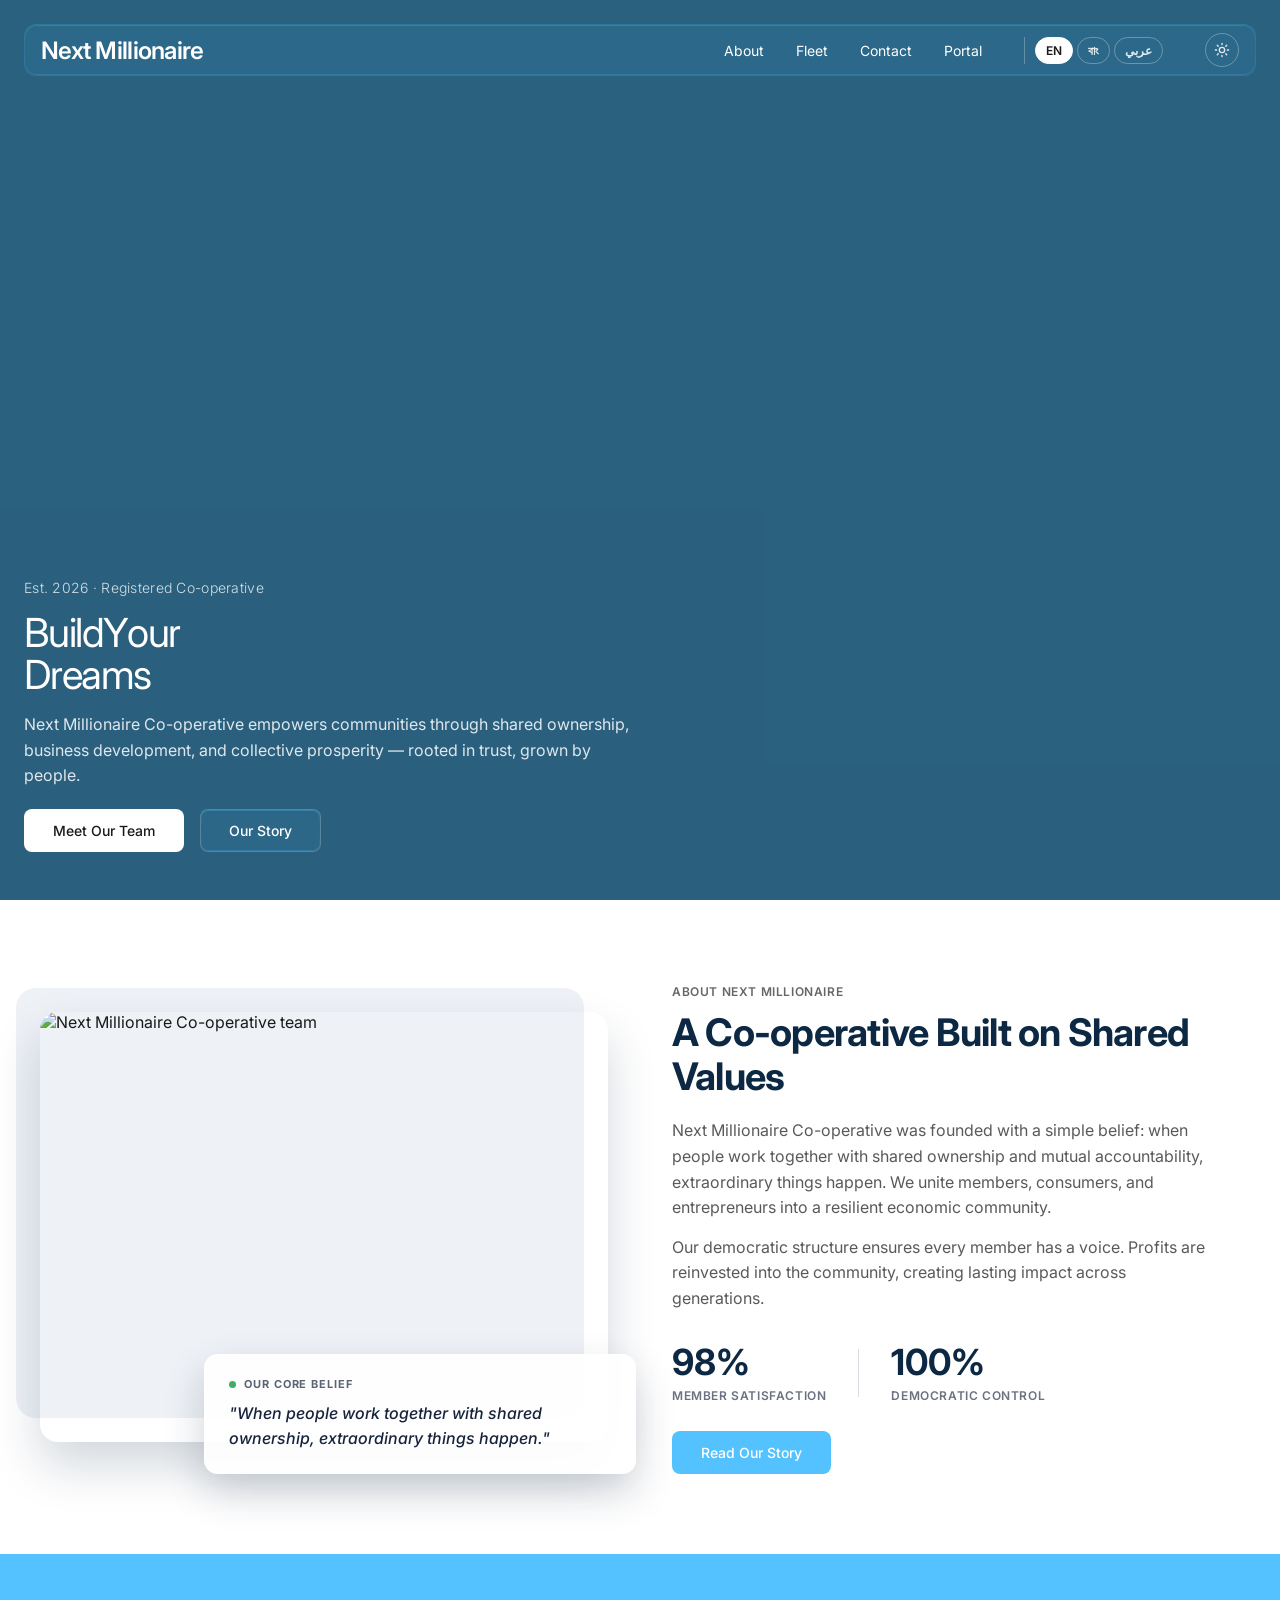
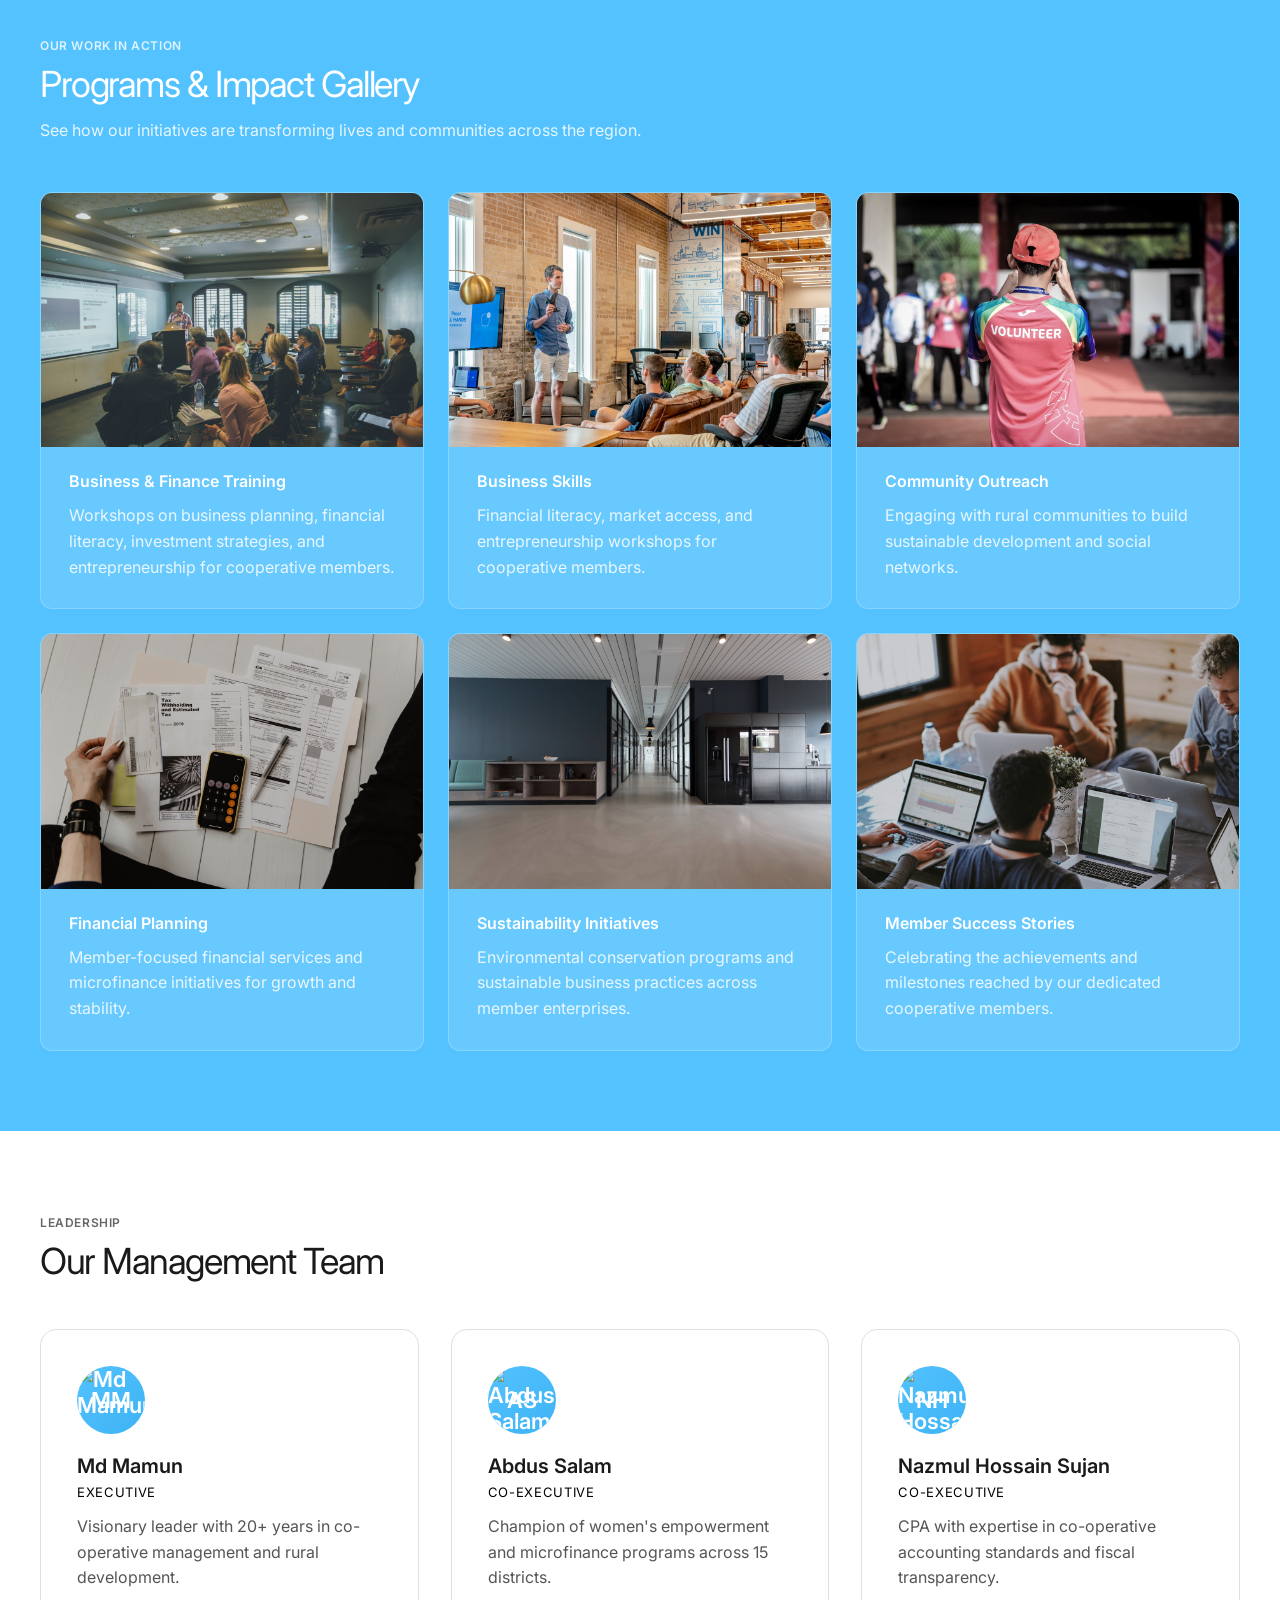
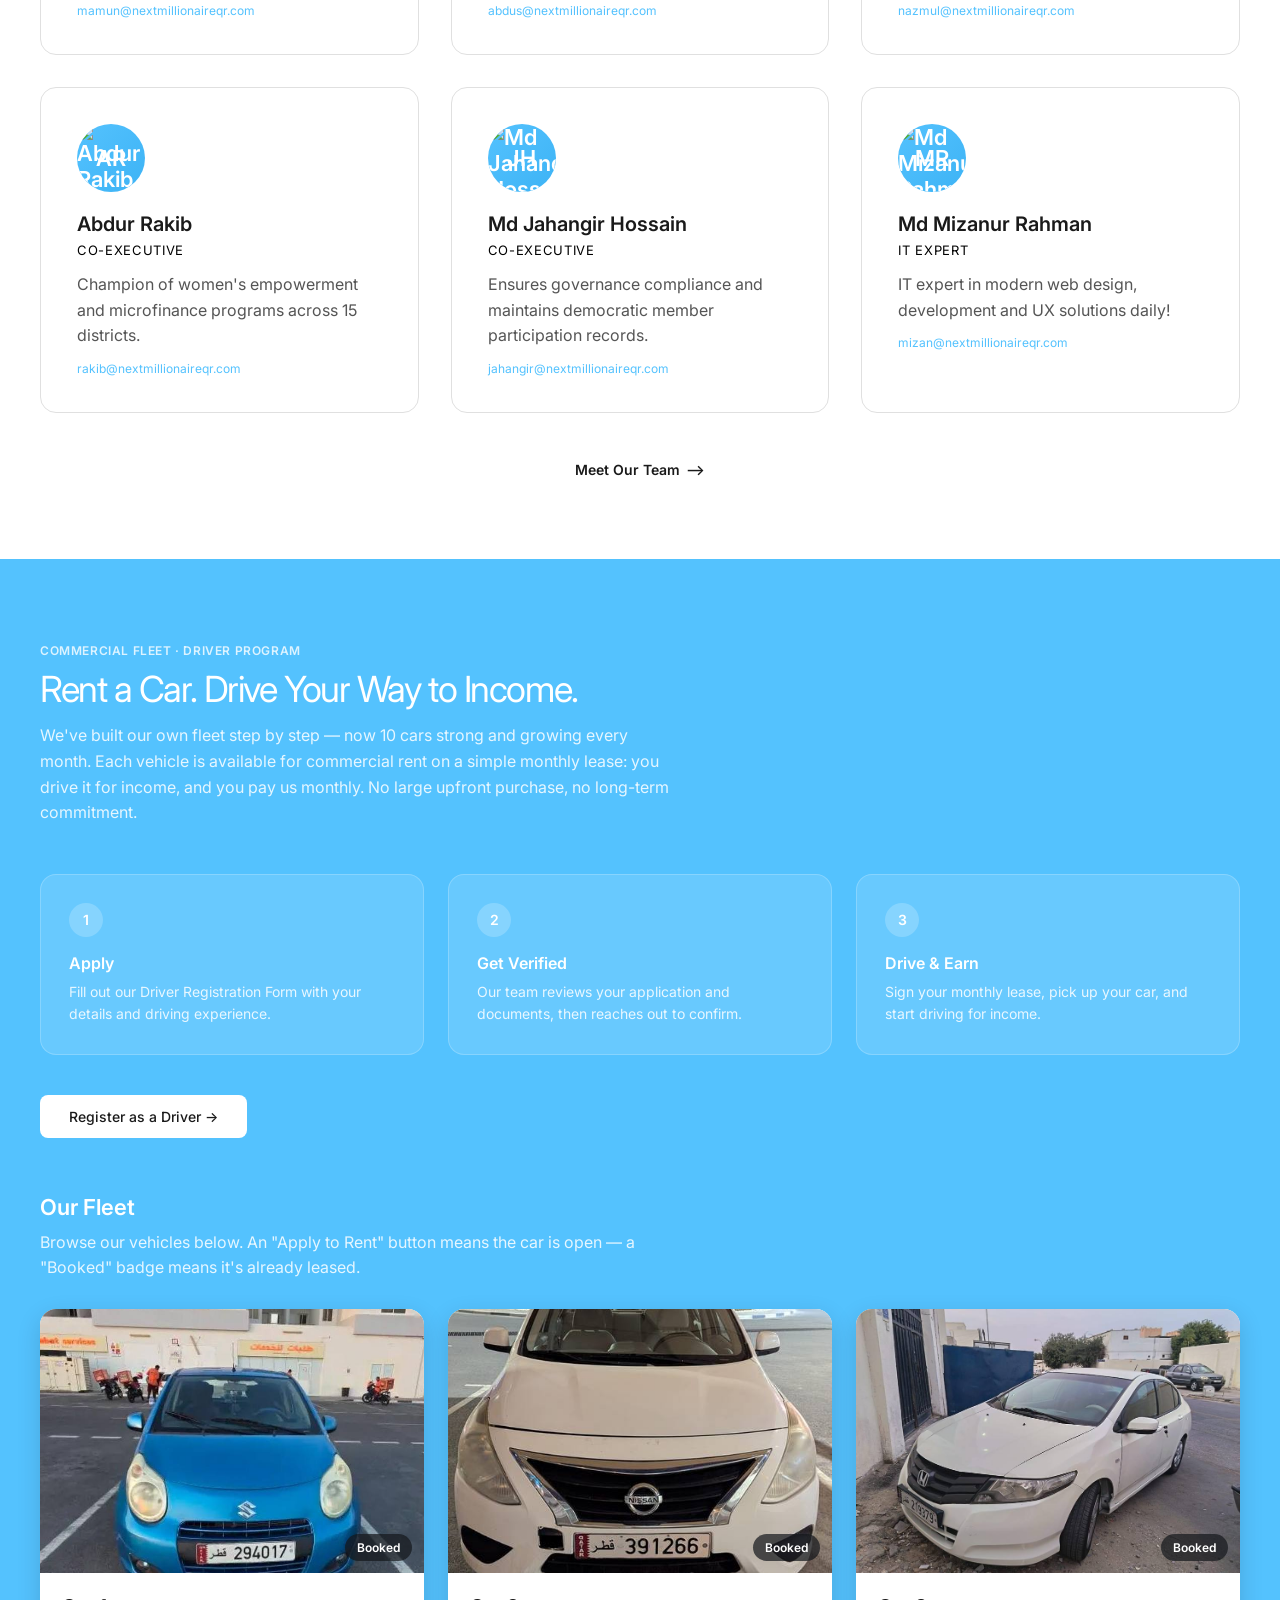
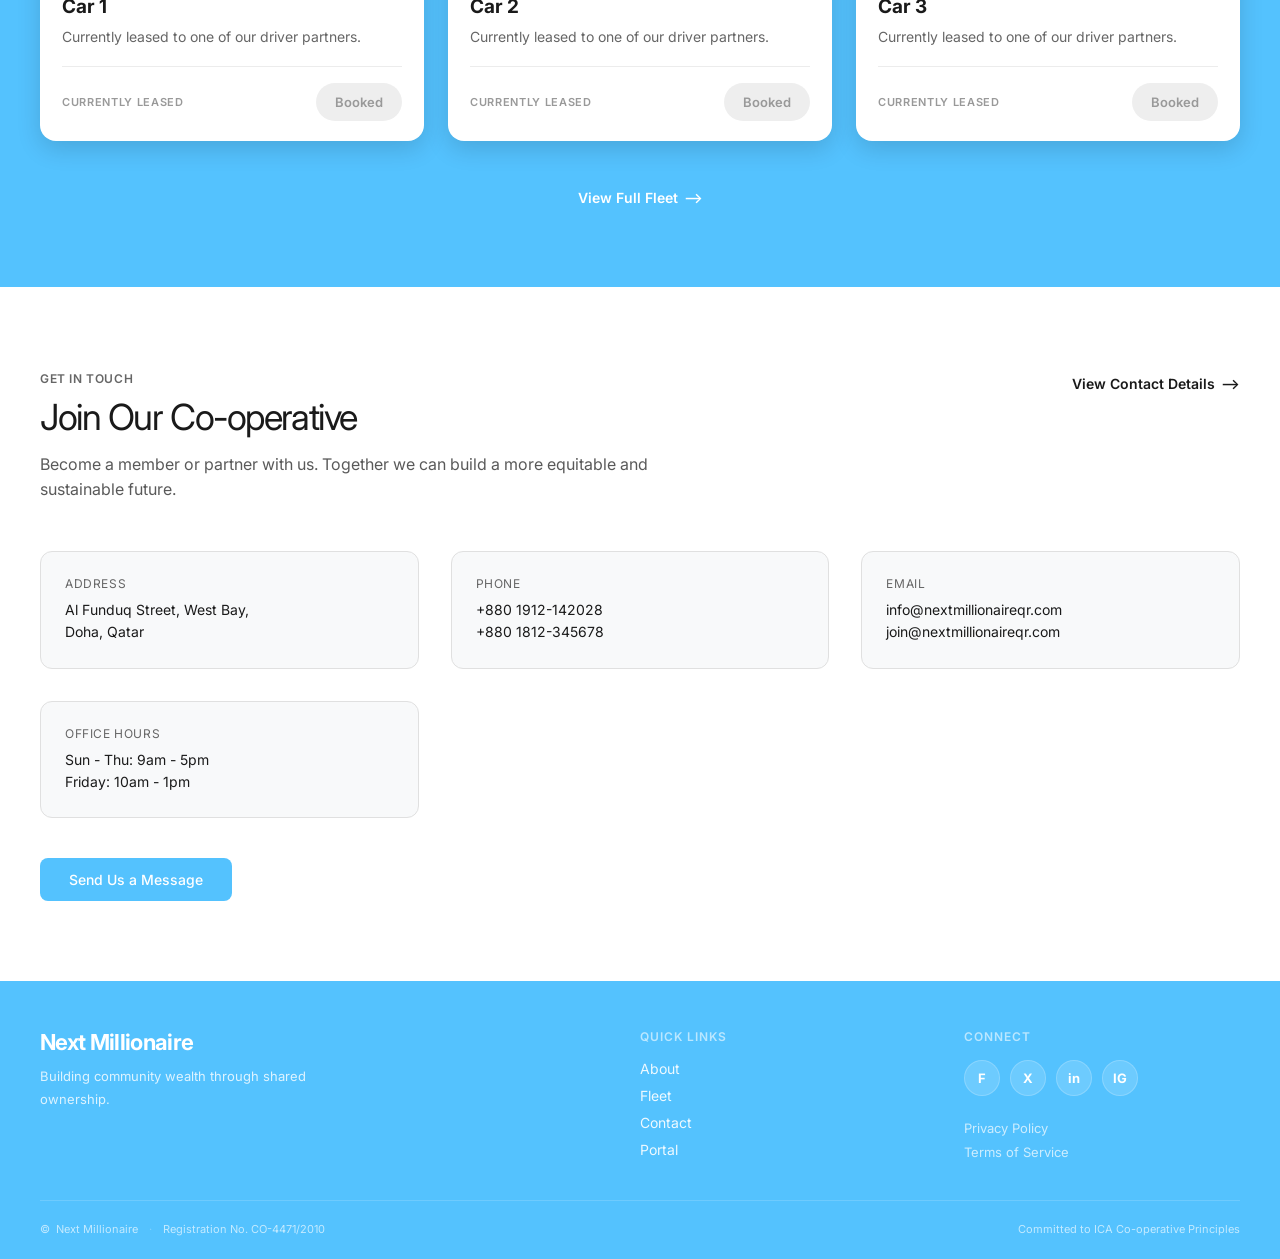
==== index.html @ caca3486 "Redesign footer to multi-column grid layout with nav links, social icons, and legal links" ====
<!DOCTYPE html>
<html lang="en">
<head>
<script>(function(){try{var t=localStorage.getItem('nm-theme')||((window.matchMedia&&window.matchMedia('(prefers-color-scheme: dark)').matches)?'dark':'light');document.documentElement.setAttribute('data-theme',t);}catch(e){}})();</script>
  <meta charset="UTF-8" />
  <meta name="viewport" content="width=device-width, initial-scale=1.0" />
  <title>Next Millionaire | Build Your Dreams</title>
  <meta name="description" content="Next Millionaire Co-operative empowers communities through shared ownership, business development, and collective prosperity — rooted in trust, grown by people.">
  <!-- Open Graph -->
  <meta property="og:title" content="Next Millionaire | Build Your Dreams">
  <meta property="og:description" content="Next Millionaire Co-operative empowers communities through shared ownership, business development, and collective prosperity — rooted in trust, grown by people.">
  <meta property="og:image" content="https://mizaaaan.github.io/nextmillionaireqr2/images/og-image.jpg">
  <meta property="og:image:width" content="1200">
  <meta property="og:image:height" content="630">
  <meta property="og:url" content="https://mizaaaan.github.io/nextmillionaireqr2/">
  <meta property="og:type" content="website">
  <meta property="og:site_name" content="Next Millionaire Co-operative">
  <meta property="og:locale" content="en_US">
  <!-- Twitter Card -->
  <meta name="twitter:card" content="summary_large_image">
  <meta name="twitter:title" content="Next Millionaire | Build Your Dreams">
  <meta name="twitter:description" content="Next Millionaire Co-operative empowers communities through shared ownership, business development, and collective prosperity.">
  <meta name="twitter:image" content="https://mizaaaan.github.io/nextmillionaireqr2/images/og-image.jpg">

  <!-- Favicons -->
  <link rel="icon" type="image/x-icon" href="images/favicon.ico">
  <link rel="icon" type="image/png" sizes="16x16" href="images/favicon-16x16.png">
  <link rel="icon" type="image/png" sizes="32x32" href="images/favicon-32x32.png">
  <link rel="apple-touch-icon" sizes="180x180" href="images/apple-touch-icon.png">
  <link rel="icon" type="image/png" sizes="192x192" href="images/android-chrome-192x192.png">
  <link rel="icon" type="image/png" sizes="512x512" href="images/android-chrome-512x512.png">

  <link rel="preconnect" href="https://fonts.googleapis.com">
  <link rel="preconnect" href="https://fonts.gstatic.com" crossorigin>
  <link href="https://fonts.googleapis.com/css2?family=Inter:wght@300;400;500;600&family=Hind+Siliguri:wght@400;500;600;700&family=Markazi+Text:wght@400;500;600;700&display=swap" rel="stylesheet">
  <link rel="stylesheet" href="css/styles.css">
  <style>
    /* Homepage section alternation (index.html only) */
    .content-section:nth-of-type(1) { background: #54C2FE; color: #fff; }
    .content-section:nth-of-type(2) { background: #fff; color: #1a1a1a; }
    .content-section:nth-of-type(3) { background: #54C2FE; color: #fff; }
    .content-section:nth-of-type(4) { background: #fff; color: #1a1a1a; }
    .content-section:nth-of-type(5) { background: #fff; color: #1a1a1a; }
    .content-section:nth-of-type(6) { background: #fff; color: #1a1a1a; }
    .content-section:nth-of-type(n+2):nth-of-type(even) .section-label { color: rgba(0, 0, 0, 0.6); }
    .content-section:nth-of-type(n+2):nth-of-type(even) .section-title { color: #1a1a1a; }
    .content-section:nth-of-type(n+2):nth-of-type(even) .muted { color: rgba(0, 0, 0, 0.65); }
    .content-section:nth-of-type(n+2):nth-of-type(odd) .section-label { color: rgba(255, 255, 255, 0.8); }
    .content-section:nth-of-type(n+2):nth-of-type(odd) .section-title { color: #fff; }
    .content-section:nth-of-type(n+2):nth-of-type(odd) .muted { color: rgba(255, 255, 255, 0.85); }
    .content-section:nth-of-type(3) .gallery-card,
    .content-section:nth-of-type(3) .value-card,
    .content-section:nth-of-type(4) .member-card { background: rgba(255, 255, 255, 0.12); border-color: rgba(255, 255, 255, 0.2); }
    .content-section:nth-of-type(3) .gallery-card:hover,
    .content-section:nth-of-type(3) .value-card:hover,
    .content-section:nth-of-type(4) .member-card:hover { background: rgba(255, 255, 255, 0.2); border-color: rgba(255, 255, 255, 0.4); }
    .content-section:nth-of-type(n+2):nth-of-type(even) .gallery-card,
    .content-section:nth-of-type(n+2):nth-of-type(even) .value-card { background: rgba(255, 255, 255, 0.12); border-color: rgba(255, 255, 255, 0.2); }
    .content-section:nth-of-type(n+2):nth-of-type(even) .gallery-card:hover,
    .content-section:nth-of-type(n+2):nth-of-type(even) .value-card:hover { background: rgba(255, 255, 255, 0.2); border-color: rgba(255, 255, 255, 0.4); }
    .content-section:nth-of-type(5) .value-card { color: #1a1a1a; }
    .content-section:nth-of-type(5) .value-card .muted { color: #555; }
    .content-section:nth-of-type(5) .value-title { color: #1a1a1a; }

    /* ── Homepage gallery card images ── */
    .gallery-card { padding: 0; overflow: hidden; display: block; }
    .gallery-card-img {
      width: 100%;
      aspect-ratio: 3 / 2;
      overflow: hidden;
      background: #eef1f3;
    }
    .gallery-card-img img {
      width: 100%;
      height: 100%;
      object-fit: cover;
      display: block;
      transition: transform 0.5s ease;
    }
    .gallery-card:hover .gallery-card-img img {
      transform: scale(1.05);
    }
    .gallery-card-body {
      padding: 24px 28px 28px;
    }
    .content-section:nth-of-type(n+2):nth-of-type(even) .member-contact { color: rgba(255, 255, 255, 0.9); }
    html[data-theme="dark"] .content-section:nth-of-type(1),
    html[data-theme="dark"] .content-section:nth-of-type(3) { background: #1a4f6e; color: #fff; }
    html[data-theme="dark"] .content-section:nth-of-type(2),
    html[data-theme="dark"] .content-section:nth-of-type(4),
    html[data-theme="dark"] .content-section:nth-of-type(5),
    html[data-theme="dark"] .content-section:nth-of-type(6) { background: #0d0f13; color: #e7e7e7; }
    html[data-theme="dark"] .content-section:nth-of-type(n+2):nth-of-type(even) .section-label,
    html[data-theme="dark"] .content-section:nth-of-type(5) .section-label { color: rgba(255, 255, 255, 0.55); }
    html[data-theme="dark"] .content-section:nth-of-type(n+2):nth-of-type(even) .section-title,
    html[data-theme="dark"] .content-section:nth-of-type(5) .section-title { color: #f5f5f5; }
    html[data-theme="dark"] .content-section:nth-of-type(n+2):nth-of-type(even) .muted,
    html[data-theme="dark"] .content-section:nth-of-type(5) .muted { color: rgba(255, 255, 255, 0.62); }
    html[data-theme="dark"] .content-section:nth-of-type(5) .value-card { color: #f5f5f5; }
    html[data-theme="dark"] .content-section:nth-of-type(5) .value-card .muted { color: rgba(255, 255, 255, 0.62); }
    html[data-theme="dark"] .content-section:nth-of-type(5) .value-title { color: #f5f5f5; }
    html[data-theme="dark"] .content-section:nth-of-type(n+2):nth-of-type(even) .member-contact { color: #7fd3ff; }

    /* ── Back to Top ── */
    #backToTop {
      position: fixed;
      bottom: 28px;
      right: 28px;
      z-index: 999;
      width: 44px;
      height: 44px;
      border-radius: 50%;
      background: #1a4f6e;
      color: #fff;
      border: none;
      cursor: pointer;
      display: flex;
      align-items: center;
      justify-content: center;
      box-shadow: 0 4px 14px rgba(0,0,0,0.25);
      opacity: 0;
      transform: translateY(14px);
      pointer-events: none;
      transition: opacity 0.35s ease, transform 0.35s ease, background 0.3s ease;
    }
    #backToTop.visible {
      opacity: 1;
      transform: translateY(0);
      pointer-events: auto;
    }
    #backToTop:hover {
      background: #123a52;
      transform: translateY(-3px);
    }
    #backToTop.visible:hover {
      transform: translateY(-3px);
    }
    #backToTop svg {
      width: 20px;
      height: 20px;
      stroke: currentColor;
      fill: none;
      stroke-width: 2.5;
      stroke-linecap: round;
      stroke-linejoin: round;
    }
    html[data-theme="dark"] #backToTop {
      background: #54C2FE;
      color: #1a1a1a;
    }
    html[data-theme="dark"] #backToTop:hover {
      background: #7fd3ff;
    }
    @media (max-width: 768px) {
      #backToTop { bottom: 20px; right: 20px; width: 38px; height: 38px; }
      #backToTop svg { width: 17px; height: 17px; }
    }

    /* ── Scroll Reveal Animations ── */
    .reveal {
      opacity: 0;
      transform: translateY(30px);
      transition: opacity 0.7s cubic-bezier(0.22, 1, 0.36, 1),
                  transform 0.7s cubic-bezier(0.22, 1, 0.36, 1);
    }
    .reveal.visible {
      opacity: 1;
      transform: translateY(0);
    }
  </style>
</head>
<body>
  <section class="hero">
    <!-- Background Video - REPLACE 'video.mp4' WITH YOUR VIDEO FILE -->
    <video class="bg-video" autoplay muted loop playsinline>
      <source src="https://d8j0ntlcm91z4.cloudfront.net/user_38xzZboKViGWJOttwIXH07lWA1P/hf_20260403_050628_c4e32401-fab4-4a27-b7a8-6e9291cd5959.mp4" type="video/mp4">
    </video>
    <!-- Overlay for better text readability -->
    <div style="position: absolute; inset: 0; background: rgba(0, 0, 0, 0.5); z-index: 1;"></div>
    <div class="hero-content">
      <div class="nav-wrap">
        <nav class="navbar liquid-glass">
          <a href="index.html" class="logo">Next Millionaire</a>
          <div class="nav-links">
            <a href="about.html" data-i18n="nav.about">About</a>
            <a href="fleet.html" data-i18n="nav.fleet">Fleet</a>
            <a href="contact.html" data-i18n="nav.contact">Contact</a>
            <a href="portal.html" data-i18n="nav.portal">Portal</a>
            <div class="lang-switch"><button data-lang-btn="en" class="active">EN</button><button data-lang-btn="bn">বাং</button><button data-lang-btn="ar">عربي</button></div><button class="theme-toggle" type="button" aria-label="Toggle dark mode" title="Toggle dark mode"><svg class="icon-sun" viewBox="0 0 24 24" fill="none" stroke="currentColor" stroke-width="2" stroke-linecap="round" stroke-linejoin="round"><circle cx="12" cy="12" r="4"></circle><path d="M12 2v2M12 20v2M4.93 4.93l1.41 1.41M17.66 17.66l1.41 1.41M2 12h2M20 12h2M4.93 19.07l1.41-1.41M17.66 6.34l1.41-1.41"/></svg><svg class="icon-moon" viewBox="0 0 24 24" fill="none" stroke="currentColor" stroke-width="2" stroke-linecap="round" stroke-linejoin="round"><path d="M21 12.79A9 9 0 1 1 11.21 3 7 7 0 0 0 21 12.79z"/></svg></button>
          </div>
          <button class="hamburger" id="hamburgerBtn">
            <span></span>
            <span></span>
            <span></span>
          </button>
        </nav>
        <div class="mobile-menu" id="mobileMenu">
          <a href="about.html" data-i18n="nav.about">About</a>
            <a href="fleet.html" data-i18n="nav.fleet">Fleet</a>
            <a href="contact.html" data-i18n="nav.contact">Contact</a>
            <a href="portal.html" data-i18n="nav.portal">Portal</a>
            <div class="lang-switch"><button data-lang-btn="en" class="active">EN</button><button data-lang-btn="bn">বাং</button><button data-lang-btn="ar">عربي</button></div><button class="theme-toggle" type="button" aria-label="Toggle dark mode" title="Toggle dark mode"><svg class="icon-sun" viewBox="0 0 24 24" fill="none" stroke="currentColor" stroke-width="2" stroke-linecap="round" stroke-linejoin="round"><circle cx="12" cy="12" r="4"></circle><path d="M12 2v2M12 20v2M4.93 4.93l1.41 1.41M17.66 17.66l1.41 1.41M2 12h2M20 12h2M4.93 19.07l1.41-1.41M17.66 6.34l1.41-1.41"/></svg><svg class="icon-moon" viewBox="0 0 24 24" fill="none" stroke="currentColor" stroke-width="2" stroke-linecap="round" stroke-linejoin="round"><path d="M21 12.79A9 9 0 1 1 11.21 3 7 7 0 0 0 21 12.79z"/></svg></button>
        </div>
      </div>
      <div class="hero-bottom">
        <div class="hero-grid">
          <div>
            <div class="eyebrow" data-i18n="hero.eyebrow">Est. 2026 · Registered Co-operative</div>
            <h1 id="heading"></h1>
            <p class="subheading" id="subheading" data-i18n="hero.subtitle">Next Millionaire Co-operative empowers communities through shared ownership, business development, and collective prosperity — rooted in trust, grown by people.</p>
            <div class="buttons" id="buttons">
              <a href="#management" class="btn-primary" data-i18n="hero.btn1">Meet Our Team</a>
              <a href="#about" class="btn-secondary liquid-glass" data-i18n="hero.btn2">Our Story</a>
            </div>
          </div>

        </div>
      </div>
    </div>
  </section>

  <section class="content-section reveal" id="about">
    <div class="container about-grid">
      <div class="about-media">
        <div class="about-media-decor"></div>
        <img class="about-photo" src="https://images.unsplash.com/photo-1657047954088-e805d0b3c2be?q=80&w=2150&auto=format&fit=crop&ixlib=rb-4.1.0&ixid=M3wxMjA3fDB8MHxwaG90by1wYWdlfHx8fGVufDB8fHx8fA%3D%3D 2150w," alt="Next Millionaire Co-operative team">
        <div class="about-quote-card">
          <div class="quote-label"><span class="quote-dot"></span><span data-i18n="about.quoteLabel">Our Core Belief</span></div>
          <p class="quote-text" data-i18n="about.quote">"When people work together with shared ownership, extraordinary things happen."</p>
        </div>
      </div>
      <div class="about-copy">
        <p class="section-label" data-i18n="about.label">About Next Millionaire</p>
        <h2 class="about-heading" data-i18n="about.title">A Co-operative Built on Shared Values</h2>
        <p class="muted" data-i18n="about.para1">Next Millionaire Co-operative was founded with a simple belief: when people work together with shared ownership and mutual accountability, extraordinary things happen. We unite members, consumers, and entrepreneurs into a resilient economic community.</p>
        <p class="muted" data-i18n="about.para2">Our democratic structure ensures every member has a voice. Profits are reinvested into the community, creating lasting impact across generations.</p>
        <div class="about-stats">
          <div class="about-stat">
            <div class="about-stat-num">98%</div>
            <div class="about-stat-label" data-i18n="stat.satisfaction">Member Satisfaction</div>
          </div>
          <div class="about-stat-divider"></div>
          <div class="about-stat">
            <div class="about-stat-num">100%</div>
            <div class="about-stat-label" data-i18n="stat.democratic">Democratic Control</div>
          </div>
        </div>
        <a href="about.html" class="about-cta" data-i18n="about.cta">Read Our Story</a>
      </div>
    </div>
  </section>
  
  <section class="content-section reveal" id="gallery">
    <div class="container">
      <div class="section-head-row">
        <div class="section-head">
          <p class="section-label" data-i18n="gallery.label">Our Work in Action</p>
          <h2 class="section-title" data-i18n="gallery.title">Programs & Impact Gallery</h2>
          <p class="muted" style="margin-top:14px;" data-i18n="gallery.subtitle">See how our initiatives are transforming lives and communities across the region.</p>
        </div>
      </div>
      <div class="gallery-grid">
        <div class="gallery-card"><div class="gallery-card-img"><img src="images/gallery/gallery-01.jpg" alt="Business & Finance Training" loading="lazy"></div><div class="gallery-card-body"><div class="gallery-title" data-i18n="g1.t">Business & Finance Training</div><p class="muted" data-i18n="g1.d">Workshops on business planning, financial literacy, investment strategies, and entrepreneurship for cooperative members.</p></div></div>
        <div class="gallery-card"><div class="gallery-card-img"><img src="images/gallery/gallery-02.jpg" alt="Business Skills" loading="lazy"></div><div class="gallery-card-body"><div class="gallery-title" data-i18n="g2.t">Business Skills</div><p class="muted" data-i18n="g2.d">Financial literacy, market access, and entrepreneurship workshops for cooperative members.</p></div></div>
        <div class="gallery-card"><div class="gallery-card-img"><img src="images/gallery/gallery-03.jpg" alt="Community Outreach" loading="lazy"></div><div class="gallery-card-body"><div class="gallery-title" data-i18n="g3.t">Community Outreach</div><p class="muted" data-i18n="g3.d">Engaging with rural communities to build sustainable development and social networks.</p></div></div>
        <div class="gallery-card"><div class="gallery-card-img"><img src="images/gallery/gallery-04.jpg" alt="Financial Planning" loading="lazy"></div><div class="gallery-card-body"><div class="gallery-title" data-i18n="g4.t">Financial Planning</div><p class="muted" data-i18n="g4.d">Member-focused financial services and microfinance initiatives for growth and stability.</p></div></div>
        <div class="gallery-card"><div class="gallery-card-img"><img src="images/gallery/gallery-05.jpg" alt="Sustainability Initiatives" loading="lazy"></div><div class="gallery-card-body"><div class="gallery-title" data-i18n="g5.t">Sustainability Initiatives</div><p class="muted" data-i18n="g5.d">Environmental conservation programs and sustainable business practices across member enterprises.</p></div></div>
        <div class="gallery-card"><div class="gallery-card-img"><img src="images/gallery/gallery-06.jpg" alt="Member Success Stories" loading="lazy"></div><div class="gallery-card-body"><div class="gallery-title" data-i18n="g6.t">Member Success Stories</div><p class="muted" data-i18n="g6.d">Celebrating the achievements and milestones reached by our dedicated cooperative members.</p></div></div>
      </div>
    </div>
  </section>

  <section class="content-section reveal" id="management">
    <div class="container">
      <div class="section-head">
        <p class="section-label" data-i18n="mgmt.label">Leadership</p>
        <h2 class="section-title" data-i18n="mgmt.title">Our Management Team</h2>
      </div>
      <div class="team-grid">
        <div class="member-card"><div class="avatar"><img src="images/Mamun.jpg" alt="Md Mamun">MM</div><div class="member-name">Md Mamun</div><div class="member-role" data-i18n="role.exec">executive</div><p class="muted" data-i18n="bio.leader">Visionary leader with 20+ years in co-operative management and rural development.</p><div class="member-contact">mamun@nextmillionaireqr.com</div></div>
        <div class="member-card"><div class="avatar"><img src="images/salam.jpeg" alt="Abdus Salam">AS</div><div class="member-name">Abdus Salam</div><div class="member-role" data-i18n="role.coexec">co-executive</div><p class="muted" data-i18n="bio.champion">Champion of women's empowerment and microfinance programs across 15 districts.</p><div class="member-contact">abdus@nextmillionaireqr.com</div></div>
        <div class="member-card"><div class="avatar"><img src="images/najm.jpg" alt="Nazmul Hossain Sujan">NH</div><div class="member-name">Nazmul Hossain Sujan</div><div class="member-role" data-i18n="role.coexec">co-executive</div><p class="muted" data-i18n="bio.cpa">CPA with expertise in co-operative accounting standards and fiscal transparency.</p><div class="member-contact">nazmul@nextmillionaireqr.com</div></div>
        <div class="member-card"><div class="avatar"><img src="images/rakib.jpg" alt="Abdur Rakib">AR</div><div class="member-name">Abdur Rakib</div><div class="member-role" data-i18n="role.coexec">co-executive</div><p class="muted" data-i18n="bio.champion">Champion of women's empowerment and microfinance programs across 15 districts.</p><div class="member-contact">rakib@nextmillionaireqr.com</div></div>
        <div class="member-card"><div class="avatar"><img src="images/jahangir.jpg" alt="Md Jahangir Hossain">JH</div><div class="member-name">Md Jahangir Hossain</div><div class="member-role" data-i18n="role.coexec">co-executive</div><p class="muted" data-i18n="bio.gov">Ensures governance compliance and maintains democratic member participation records.</p><div class="member-contact">jahangir@nextmillionaireqr.com</div></div>
        <div class="member-card"><div class="avatar"><img src="images/mizan.jpg" alt="Md Mizanur Rahman">MR</div><div class="member-name">Md Mizanur Rahman</div><div class="member-role" data-i18n="role.it">IT Expert</div><p class="muted" data-i18n="bio.it">IT expert in modern web design, development and UX solutions daily!</p><div class="member-contact">mizan@nextmillionaireqr.com</div></div>

      </div>
      <div class="section-link-below"><a href="team.html" class="section-link" data-i18n="mgmt.viewAll">Meet Our Team <span class="arrow">⟶</span></a></div>
    </div>
  </section>

  <section class="content-section reveal" id="driver-rental">
    <div class="container">
      <div class="section-head">
        <p class="section-label" data-i18n="dr.label">Commercial Fleet · Driver Program</p>
        <h2 class="section-title" data-i18n="dr.title">Rent a Car. Drive Your Way to Income.</h2>
        <p class="muted" style="margin-top:14px; max-width:640px;" data-i18n="dr.intro">We've built our own fleet step by step — now 10 cars strong and growing every month. Each vehicle is available for commercial rent on a simple monthly lease: you drive it for income, and you pay us monthly. No large upfront purchase, no long-term commitment.</p>
      </div>
      <div class="driver-steps">
        <div class="driver-step">
          <div class="driver-step-num">1</div>
          <div class="driver-step-title" data-i18n="dr.s1t">Apply</div>
          <p data-i18n="dr.s1d">Fill out our Driver Registration Form with your details and driving experience.</p>
        </div>
        <div class="driver-step">
          <div class="driver-step-num">2</div>
          <div class="driver-step-title" data-i18n="dr.s2t">Get Verified</div>
          <p data-i18n="dr.s2d">Our team reviews your application and documents, then reaches out to confirm.</p>
        </div>
        <div class="driver-step">
          <div class="driver-step-num">3</div>
          <div class="driver-step-title" data-i18n="dr.s3t">Drive &amp; Earn</div>
          <p data-i18n="dr.s3d">Sign your monthly lease, pick up your car, and start driving for income.</p>
        </div>
      </div>
      <div>
        <a href="https://forms.gle/8A5kRBSRUosY3T5PA" target="_blank" rel="noopener" class="btn-primary" data-i18n="dr.cta">Register as a Driver →</a>
      </div>

      <div class="fleet-head">
        <h3 class="fleet-title" data-i18n="dr.fleetTitle">Our Fleet</h3>
        <p class="muted fleet-subtitle" data-i18n="dr.fleetSubtitle">Browse our vehicles below. An "Apply to Rent" button means the car is open — a "Booked" badge means it's already leased.</p>
      </div>

      <div class="fleet-cards-grid" id="fleetGrid"></div>
      <div class="section-link-below"><a href="fleet.html" class="section-link" data-i18n="fleet.viewAll">View Full Fleet <span class="arrow">⟶</span></a></div>
    </div>
  </section>


  <section class="content-section reveal" id="contact">
    <div class="container">
      <div class="section-head-row">
        <div class="section-head">
          <p class="section-label" data-i18n="contact.label">Get In Touch</p>
          <h2 class="section-title" data-i18n="contact.title">Join Our Co-operative</h2>
          <p class="muted" style="margin-top:14px; max-width:620px;" data-i18n="contact.subtitle">Become a member or partner with us. Together we can build a more equitable and sustainable future.</p>
        </div>
        <a href="contact.html" class="section-link" data-i18n="contact.viewAll">View Contact Details <span class="arrow">⟶</span></a>
      </div>
      <div class="contact-grid">
        <div class="contact-item"><div class="contact-label" data-i18n="c.address">Address</div><div class="contact-value">Al Funduq Street, West Bay,<br>Doha, Qatar</div></div>
        <div class="contact-item"><div class="contact-label" data-i18n="c.phone">Phone</div><div class="contact-value">+880 1912-142028<br>+880 1812-345678</div></div>
        <div class="contact-item"><div class="contact-label" data-i18n="c.email">Email</div><div class="contact-value">info@nextmillionaireqr.com<br>join@nextmillionaireqr.com</div></div>
        <div class="contact-item"><div class="contact-label" data-i18n="c.hours">Office Hours</div><div class="contact-value" data-i18n="c.hoursVal">Sun - Thu: 9am - 5pm<br>Friday: 10am - 1pm</div></div>
      </div>
      <div style="margin-top:32px;"><a href="#" class="btn-primary" data-i18n="contact.btn">Send Us a Message</a></div>
    </div>
  </section>

    <footer>
    <div class="footer-inner">
      <div class="footer-grid">
        <!-- Brand column -->
        <div class="footer-brand-col">
          <div class="footer-brand-name">Next Millionaire</div>
          <div class="footer-tagline" data-i18n="footer.tagline">Building community wealth through shared ownership.</div>
        </div>
        <!-- Nav column -->
        <div>
          <div class="footer-col-title" data-i18n="footer.quickLinks">Quick Links</div>
          <div class="footer-links">
            <a href="about.html"><span data-i18n="nav.about">About</span> <span class="arrow-link">→</span></a>
            <a href="fleet.html"><span data-i18n="nav.fleet">Fleet</span> <span class="arrow-link">→</span></a>
            <a href="contact.html"><span data-i18n="nav.contact">Contact</span> <span class="arrow-link">→</span></a>
            <a href="portal.html"><span data-i18n="nav.portal">Portal</span> <span class="arrow-link">→</span></a>
          </div>
        </div>
        <!-- Social + Legal column -->
        <div class="footer-social-col">
          <div class="footer-col-title" data-i18n="footer.connect">Connect</div>
          <div class="footer-social-row">
            <a href="#" aria-label="Facebook" title="Facebook">F</a>
            <a href="#" aria-label="Twitter" title="Twitter">X</a>
            <a href="#" aria-label="LinkedIn" title="LinkedIn">in</a>
            <a href="#" aria-label="Instagram" title="Instagram">IG</a>
          </div>
          <div class="footer-legal-list">
            <a href="#" data-i18n="footer.privacy">Privacy Policy</a>
            <a href="#" data-i18n="footer.terms">Terms of Service</a>
          </div>
        </div>
      </div>
      <div class="footer-bottom">
        <div class="footer-meta">
          <span>&copy; <span id="year"></span> Next Millionaire</span>
          <span class="sep">&middot;</span>
          <span>Registration No. CO-4471/2010</span>
        </div>
        <div class="footer-meta">
          <span data-i18n="footer.ica">Committed to ICA Co-operative Principles</span>
        </div>
      </div>
    </div>
  </footer>

  <script>
    // Hamburger Menu Toggle
    const hamburgerBtn = document.getElementById('hamburgerBtn');
    const mobileMenu = document.getElementById('mobileMenu');

    hamburgerBtn.addEventListener('click', () => {
      hamburgerBtn.classList.toggle('active');
      mobileMenu.classList.toggle('active');
    });

    // Close menu when a link is clicked
    const menuLinks = mobileMenu.querySelectorAll('a');
    menuLinks.forEach(link => {
      link.addEventListener('click', () => {
        hamburgerBtn.classList.remove('active');
        mobileMenu.classList.remove('active');
      });
    });

    // Close menu when clicking outside
    document.addEventListener('click', (e) => {
      if (!e.target.closest('.nav-wrap')) {
        hamburgerBtn.classList.remove('active');
        mobileMenu.classList.remove('active');
      }
    });

    // Character animation for heading (language-aware)
    const heading = document.getElementById("heading");
    window.heroLines = {
      en: ["Build Your", "Dreams"],
      bn: ["আপনার স্বপ্ন", "গড়ে তুলুন"],
      ar: ["ابنِ", "أحلامك"]
    };

    window.setHeroHeading = function (lang) {
      const lines = window.heroLines[lang] || window.heroLines.en;
      const charDelay = 30;
      const initialDelay = 200;
      heading.innerHTML = "";

      // Latin script (English) can safely animate letter-by-letter since each
      // character is an independent glyph. Bengali and Arabic use connected/
      // shaped scripts (conjuncts, matras, ligatures) that must stay together
      // in the same box to render correctly, so those animate word-by-word.
      const isShapedScript = lang === "bn" || lang === "ar";

      lines.forEach((line, lineIndex) => {
        const lineSpan = document.createElement("span");
        lineSpan.style.display = "block";

        const units = isShapedScript ? line.split(" ") : [...line];

        units.forEach((unit, unitIndex) => {
          const span = document.createElement("span");
          span.className = "char";
          span.innerHTML = unit === "" ? "&nbsp;" : unit;
          const delay = initialDelay + lineIndex * units.length * charDelay + unitIndex * charDelay;
          span.style.transitionDelay = delay + "ms";
          lineSpan.appendChild(span);

          // Re-insert a real space between words so text wraps/reads normally
          if (isShapedScript && unitIndex < units.length - 1) {
            lineSpan.appendChild(document.createTextNode(" "));
          }
        });

        heading.appendChild(lineSpan);
      });

      setTimeout(() => {
        heading.querySelectorAll(".char").forEach((char) => {
          char.style.opacity = "1";
          char.style.transform = "translateX(0)";
        });
      }, 50);
    };

    window.setHeroHeading("en");

    setTimeout(() => document.getElementById("subheading").classList.add("show"), 800);
    setTimeout(() => document.getElementById("buttons").classList.add("show"), 1200);
    // Trigger tag-wrap visibility if element exists
    const tagWrap = document.querySelector(".tag-wrap");
    if (tagWrap) setTimeout(() => tagWrap.classList.add("show"), 1400);

  </script>

  <script>
    // ===================================================================
    // DRIVER FLEET — Our Fleet grid (in the "Drive With Us" section)
    //
    // HOW TO UPDATE CAR STATUSES:
    //   Edit data/fleet-status.json — change "booked" to "available" (or vice versa).
    //   The homepage and fleet page both read from this single file.
    //   No need to touch any HTML or JavaScript.
    // ===================================================================
    // Homepage shows only a preview of the fleet (first 3 cars).
    // The full 12-car list lives on fleet.html — see the "View Full Fleet" link below.
    const FLEET_DATA_URL = "data/fleet-status.json";
    const driverFormUrl = "https://forms.gle/8A5kRBSRUosY3T5PA";
    var _fleetCache = null;

    const fleetWords = {
      en: {
        car: "Car", booked: "Booked", available: "Available", apply: "Apply to Rent",
        monthlyLease: "Monthly Lease", currentlyLeased: "Currently Leased",
        descAvailable: "Ready for immediate pickup — apply today and start driving for income.",
        descBooked: "Currently leased to one of our driver partners."
      },
      bn: {
        car: "গাড়ি", booked: "বুক করা হয়েছে", available: "খালি আছে", apply: "ভাড়ার জন্য আবেদন করুন",
        monthlyLease: "মাসিক লিজ", currentlyLeased: "বর্তমানে লিজ দেওয়া",
        descAvailable: "সাথে সাথে পিকআপের জন্য প্রস্তুত — আজই আবেদন করুন এবং আয় শুরু করুন।",
        descBooked: "বর্তমানে আমাদের একজন ড্রাইভার পার্টনারের কাছে লিজ দেওয়া আছে।"
      },
      ar: {
        car: "سيارة", booked: "محجوزة", available: "متاحة", apply: "قدّم للإيجار",
        monthlyLease: "إيجار شهري", currentlyLeased: "مؤجرة حاليًا",
        descAvailable: "جاهزة للاستلام الفوري — قدّم اليوم وابدأ بتحقيق دخل.",
        descBooked: "مؤجرة حاليًا لأحد شركائنا السائقين."
      }
    };

    function loadFleetData(callback) {
      if (_fleetCache) {
        callback(_fleetCache);
        return;
      }
      var xhr = new XMLHttpRequest();
      xhr.open("GET", FLEET_DATA_URL, true);
      xhr.onload = function () {
        if (xhr.status === 200) {
          try {
            var data = JSON.parse(xhr.responseText);
            _fleetCache = data.cars || [];
            callback(_fleetCache);
          } catch (e) {
            callback([]);
          }
        } else {
          callback([]);
        }
      };
      xhr.onerror = function () { callback([]); };
      xhr.send();
    }

    window.renderFleet = function (lang) {
      loadFleetData(function (cars) {
        var grid = document.getElementById("fleetGrid");
        if (!grid) return;
        var words = fleetWords[lang] || fleetWords.en;
        // Homepage shows first 3 cars as a preview
        var preview = cars.slice(0, 3);
        grid.innerHTML = preview.map(function (car) {
          var label = words.car + " " + car.num;
          var isBooked = car.status === "booked";
          var pill = isBooked
            ? '<span class="fleet-pill booked">' + words.booked + '</span>'
            : '<span class="fleet-pill available"><span class="dot"></span>' + words.available + '</span>';
          var desc = isBooked ? words.descBooked : words.descAvailable;
          var footLabel = isBooked ? words.currentlyLeased : words.monthlyLease;
          var action = isBooked
            ? '<span class="fleet-card-v2-btn booked">' + words.booked + '</span>'
            : '<a href="' + driverFormUrl + '" target="_blank" rel="noopener" class="fleet-card-v2-btn">' + words.apply + '</a>';
          return '' +
            '<div class="fleet-card-v2">' +
              '<div class="fleet-card-v2-photo">' +
                '<img src="' + car.image + '" alt="' + label + '" loading="lazy">' +
                pill +
              '</div>' +
              '<div class="fleet-card-v2-body">' +
                '<h4 class="fleet-card-v2-title">' + label + '</h4>' +
                '<p class="fleet-card-v2-desc">' + desc + '</p>' +
                '<div class="fleet-card-v2-divider"></div>' +
                '<div class="fleet-card-v2-foot">' +
                  '<span class="fleet-card-v2-label">' + footLabel + '</span>' +
                  action +
                '</div>' +
              '</div>' +
            '</div>';
        }).join("");
      });
    };
    window.renderFleet("en");
  </script>

  <script>
    window.translations = {
      en: {
        "nav.about": "About", "nav.fleet": "Fleet", "nav.contact": "Contact", "nav.portal": "Portal",
        "hero.eyebrow": "Est. 2026 · Registered Co-operative",
        "hero.subtitle": "Next Millionaire Co-operative empowers communities through shared ownership, business development, and collective prosperity — rooted in trust, grown by people.",
        "hero.btn1": "Meet Our Team",
        "hero.btn2": "Our Story",
        "about.label": "About Next Millionaire",
        "about.title": "A Co-operative Built on Shared Values",
        "about.para1": "Next Millionaire Co-operative was founded with a simple belief: when people work together with shared ownership and mutual accountability, extraordinary things happen. We unite members, consumers, and entrepreneurs into a resilient economic community.",
        "about.para2": "Our democratic structure ensures every member has a voice. Profits are reinvested into the community, creating lasting impact across generations.",
        "stat.members": "Active Members", "stat.years": "Years of Service", "stat.turnover": "Annual Turnover", "stat.villages": "Villages Served",
        "about.tagline1": "🌱 Cultivating community wealth through democratic enterprise",
        "about.tagline2": "98% Member Satisfaction",
        "about.quoteLabel": "Our Core Belief",
        "about.quote": "\"When people work together with shared ownership, extraordinary things happen.\"",
        "stat.satisfaction": "Member Satisfaction", "stat.democratic": "Democratic Control",
        "about.cta": "Read Our Story",
        "gallery.label": "Our Work in Action",
        "gallery.title": "Programs &amp; Impact Gallery",
        "gallery.subtitle": "See how our initiatives are transforming lives and communities across the region.",
        "g1.t": "Business & Finance Training", "g1.d": "Workshops on business planning, financial literacy, investment strategies, and entrepreneurship for cooperative members.",
        "g2.t": "Business Skills", "g2.d": "Financial literacy, market access, and entrepreneurship workshops for cooperative members.",
        "g3.t": "Community Outreach", "g3.d": "Engaging with rural communities to build sustainable development and social networks.",
        "g4.t": "Financial Planning", "g4.d": "Member-focused financial services and microfinance initiatives for growth and stability.",
        "g5.t": "Sustainability Initiatives", "g5.d": "Environmental conservation programs and sustainable business practices across member enterprises.",
        "g6.t": "Member Success Stories", "g6.d": "Celebrating the achievements and milestones reached by our dedicated cooperative members.",
        "mgmt.label": "Leadership",
        "mgmt.title": "Our Management Team",
        "mgmt.viewAll": "Meet Our Team <span class=\"arrow\">⟶</span>",
        "role.exec": "executive", "role.coexec": "co-executive", "role.it": "IT Expert",
        "bio.leader": "Visionary leader with 20+ years in co-operative management and rural development.",
        "bio.champion": "Champion of women's empowerment and microfinance programs across 15 districts.",
        "bio.cpa": "CPA with expertise in co-operative accounting standards and fiscal transparency.",
        "bio.gov": "Ensures governance compliance and maintains democratic member participation records.",
        "bio.it": "IT expert in modern web design, development and UX solutions daily!",
        "dr.label": "Commercial Fleet · Driver Program",
        "dr.title": "Rent a Car. Drive Your Way to Income.",
        "dr.intro": "We've built our own fleet step by step — now 10 cars strong and growing every month. Each vehicle is available for commercial rent on a simple monthly lease: you drive it for income, and you pay us monthly. No large upfront purchase, no long-term commitment.",
        "dr.s1t": "Apply", "dr.s1d": "Fill out our Driver Registration Form with your details and driving experience.",
        "dr.s2t": "Get Verified", "dr.s2d": "Our team reviews your application and documents, then reaches out to confirm.",
        "dr.s3t": "Drive &amp; Earn", "dr.s3d": "Sign your monthly lease, pick up your car, and start driving for income.",
        "dr.cta": "Register as a Driver →",
        "dr.fleetTitle": "Our Fleet",
        "dr.fleetSubtitle": "Browse our vehicles below. An \"Apply to Rent\" button means the car is open — a \"Booked\" badge means it's already leased.",
        "fleet.viewAll": "View Full Fleet <span class=\"arrow\">⟶</span>",
        "values.label": "Our Principles",
        "values.title": "Built on Timeless Values",
        "v1.t": "Democratic Control", "v1.d": "One member, one vote. Every decision is made collectively, ensuring all voices shape our direction equally.",
        "v2.t": "Education &amp; Training", "v2.d": "We invest continuously in member skills, financial literacy, and leadership development for long-term empowerment.",
        "v3.t": "Environmental Stewardship", "v3.d": "Sustainable practices protect the land and resources for future generations of our business community.",
        "v4.t": "Equitable Distribution", "v4.d": "Surplus is distributed fairly based on member participation — rewarding contribution, not capital ownership.",
        "v5.t": "Transparency", "v5.d": "Open books, open decisions. Every member has access to financial records and governance documents.",
        "v6.t": "Community Concern", "v6.d": "We work for the sustainable development of our communities through policies accepted by our members.",
        "contact.label": "Get In Touch",
        "contact.title": "Join Our Co-operative",
        "contact.subtitle": "Become a member or partner with us. Together we can build a more equitable and sustainable future.",
        "contact.viewAll": "View Contact Details <span class=\"arrow\">⟶</span>",
        "c.address": "Address", "c.phone": "Phone", "c.email": "Email", "c.hours": "Office Hours",
        "c.hoursVal": "Sun - Thu: 9am - 5pm<br>Friday: 10am - 1pm",
        "contact.btn": "Send Us a Message",
                "footer.privacy": "Privacy Policy",
        "footer.terms": "Terms of Service",
        "footer.ica": "Committed to ICA Co-operative Principles",
        "footer.tagline": "Building community wealth through shared ownership."
      },
      bn: {
        "nav.about": "আমাদের সম্পর্কে", "nav.fleet": "ফ্লিট", "nav.contact": "যোগাযোগ", "nav.portal": "পোর্টাল",
        "hero.eyebrow": "প্রতিষ্ঠিত ২০২৬ · নিবন্ধিত সমবায় সমিতি",
        "hero.subtitle": "নেক্সট মিলিয়নিয়ার কো-অপারেটিভ যৌথ মালিকানা, ব্যবসায়িক উন্নয়ন এবং সমষ্টিগত সমৃদ্ধির মাধ্যমে সম্প্রদায়কে ক্ষমতায়ন করে — বিশ্বাসে প্রোথিত, মানুষের হাতে গড়া।",
        "hero.btn1": "আমাদের টিমের সাথে পরিচিত হোন",
        "hero.btn2": "আমাদের গল্প",
        "about.label": "নেক্সট মিলিয়নিয়ার সম্পর্কে",
        "about.title": "যৌথ মূল্যবোধের উপর গড়া একটি সমবায় সমিতি",
        "about.para1": "নেক্সট মিলিয়নিয়ার কো-অপারেটিভ একটি সহজ বিশ্বাস নিয়ে প্রতিষ্ঠিত হয়েছে: মানুষ যখন যৌথ মালিকানা ও পারস্পরিক জবাবদিহিতার মাধ্যমে একসাথে কাজ করে, তখন অসাধারণ কিছু ঘটে। আমরা সদস্য, ভোক্তা এবং উদ্যোক্তাদের একত্রিত করে একটি টেকসই অর্থনৈতিক সম্প্রদায় গড়ে তুলি।",
        "about.para2": "আমাদের গণতান্ত্রিক কাঠামো নিশ্চিত করে যে প্রতিটি সদস্যের মতামতের গুরুত্ব রয়েছে। মুনাফা সম্প্রদায়ে পুনর্বিনিয়োগ করা হয়, যা প্রজন্ম থেকে প্রজন্মে স্থায়ী প্রভাব তৈরি করে।",
        "stat.members": "সক্রিয় সদস্য", "stat.years": "সেবার বছর", "stat.turnover": "বার্ষিক লেনদেন", "stat.villages": "সেবাপ্রাপ্ত গ্রাম",
        "about.tagline1": "🌱 গণতান্ত্রিক উদ্যোগের মাধ্যমে সমষ্টিগত সম্পদ গড়ে তোলা",
        "about.tagline2": "৯৮% সদস্য সন্তুষ্টি",
        "about.quoteLabel": "আমাদের মূল বিশ্বাস",
        "about.quote": "\"মানুষ যখন যৌথ মালিকানা নিয়ে একসাথে কাজ করে, তখন অসাধারণ কিছু ঘটে।\"",
        "stat.satisfaction": "সদস্য সন্তুষ্টি", "stat.democratic": "গণতান্ত্রিক নিয়ন্ত্রণ",
        "about.cta": "আমাদের গল্প পড়ুন",
        "gallery.label": "আমাদের কর্মকাণ্ড",
        "gallery.title": "কর্মসূচি ও প্রভাবের গ্যালারি",
        "gallery.subtitle": "দেখুন কীভাবে আমাদের উদ্যোগ পুরো অঞ্চল জুড়ে মানুষের জীবন ও সম্প্রদায়কে বদলে দিচ্ছে।",
        "g1.t": "ব্যবসা ও আর্থিক প্রশিক্ষণ", "g1.d": "ব্যবসায়িক পরিকল্পনা, আর্থিক সাক্ষরতা, বিনিয়োগ কৌশল এবং উদ্যোক্তা উন্নয়নে কর্মশালা।",
        "g2.t": "ব্যবসায়িক দক্ষতা", "g2.d": "সমবায় সদস্যদের জন্য আর্থিক সাক্ষরতা, বাজার সংযোগ এবং উদ্যোক্তা কর্মশালা।",
        "g3.t": "সম্প্রদায়ের সাথে যোগাযোগ", "g3.d": "টেকসই উন্নয়ন ও সামাজিক নেটওয়ার্ক গড়তে গ্রামীণ সম্প্রদায়ের সাথে সম্পৃক্ততা।",
        "g4.t": "আর্থিক পরিকল্পনা", "g4.d": "প্রবৃদ্ধি ও স্থিতিশীলতার জন্য সদস্যকেন্দ্রিক আর্থিক সেবা ও ক্ষুদ্রঋণ উদ্যোগ।",
        "g5.t": "টেকসই উদ্যোগ", "g5.d": "সদস্যদের উদ্যোগজুড়ে পরিবেশ সংরক্ষণ কর্মসূচি ও টেকসই ব্যবসায়িক অনুশীলন।",
        "g6.t": "সদস্যদের সাফল্যের গল্প", "g6.d": "আমাদের নিবেদিতপ্রাণ সমবায় সদস্যদের অর্জন ও মাইলফলক উদযাপন।",
        "mgmt.label": "নেতৃত্ব",
        "mgmt.title": "আমাদের ব্যবস্থাপনা টিম",
        "mgmt.viewAll": "আমাদের টিমের সাথে পরিচিত হন <span class=\"arrow\">⟶</span>",
        "role.exec": "নির্বাহী", "role.coexec": "সহ-নির্বাহী", "role.it": "আইটি বিশেষজ্ঞ",
        "bio.leader": "সমবায় ব্যবস্থাপনা ও গ্রামীণ উন্নয়নে ২০+ বছরের অভিজ্ঞতাসম্পন্ন দূরদর্শী নেতা।",
        "bio.champion": "১৫টি জেলাজুড়ে নারীর ক্ষমতায়ন ও ক্ষুদ্রঋণ কর্মসূচির একজন প্রবক্তা।",
        "bio.cpa": "সমবায় হিসাবরক্ষণ মান ও আর্থিক স্বচ্ছতায় দক্ষ একজন সিপিএ (চার্টার্ড অ্যাকাউন্ট্যান্ট)।",
        "bio.gov": "পরিচালনাগত সম্মতি নিশ্চিত করেন এবং গণতান্ত্রিক সদস্য অংশগ্রহণের রেকর্ড সংরক্ষণ করেন।",
        "bio.it": "আধুনিক ওয়েব ডিজাইন, ডেভেলপমেন্ট এবং ইউএক্স সমাধানে দক্ষ আইটি বিশেষজ্ঞ!",
        "dr.label": "বাণিজ্যিক বহর · চালক কর্মসূচি",
        "dr.title": "গাড়ি ভাড়া নিন। আয়ের পথে গাড়ি চালান।",
        "dr.intro": "আমরা ধাপে ধাপে নিজস্ব গাড়ির বহর গড়ে তুলেছি — এখন ১০টি গাড়ি নিয়ে, এবং প্রতি মাসে তা আরও বাড়ছে। প্রতিটি গাড়ি একটি সহজ মাসিক লিজে বাণিজ্যিক ভাড়ায় পাওয়া যায়: আপনি আয়ের জন্য গাড়ি চালাবেন এবং আমাদের মাসিক অর্থ পরিশোধ করবেন। কোনো বড় অগ্রিম অর্থ প্রয়োজন নেই, দীর্ঘমেয়াদী প্রতিশ্রুতিরও দরকার নেই।",
        "dr.s1t": "আবেদন করুন", "dr.s1d": "আপনার তথ্য ও ড্রাইভিং অভিজ্ঞতাসহ আমাদের চালক নিবন্ধন ফর্ম পূরণ করুন।",
        "dr.s2t": "যাচাই সম্পন্ন করুন", "dr.s2d": "আমাদের টিম আপনার আবেদন ও কাগজপত্র যাচাই করে নিশ্চিত করতে যোগাযোগ করবে।",
        "dr.s3t": "গাড়ি চালান ও আয় করুন", "dr.s3d": "মাসিক লিজে স্বাক্ষর করুন, গাড়ি সংগ্রহ করুন এবং আয়ের জন্য গাড়ি চালানো শুরু করুন।",
        "dr.cta": "চালক হিসেবে নিবন্ধন করুন →",
        "dr.fleetTitle": "আমাদের গাড়ির বহর",
        "dr.fleetSubtitle": "নিচে আমাদের গাড়িগুলো দেখুন। \"Apply to Rent\" বাটন মানে গাড়িটি খালি আছে — \"Booked\" ব্যাজ মানে এটি ইতিমধ্যে লিজ দেওয়া হয়েছে।",
        "fleet.viewAll": "সম্পূর্ণ ফ্লিট দেখুন <span class=\"arrow\">⟶</span>",
        "values.label": "আমাদের নীতিমালা",
        "values.title": "চিরন্তন মূল্যবোধের উপর প্রতিষ্ঠিত",
        "v1.t": "গণতান্ত্রিক নিয়ন্ত্রণ", "v1.d": "একজন সদস্য, একটি ভোট। প্রতিটি সিদ্ধান্ত যৌথভাবে নেওয়া হয়, যাতে সকলের মতামত সমানভাবে আমাদের দিকনির্দেশনা গঠন করে।",
        "v2.t": "শিক্ষা ও প্রশিক্ষণ", "v2.d": "দীর্ঘমেয়াদী ক্ষমতায়নের জন্য আমরা সদস্যদের দক্ষতা, আর্থিক সাক্ষরতা এবং নেতৃত্ব উন্নয়নে ক্রমাগত বিনিয়োগ করি।",
        "v3.t": "পরিবেশগত তত্ত্বাবধান", "v3.d": "টেকসই চর্চা আমাদের ব্যবসায়িক সম্প্রদায়ের ভবিষ্যৎ প্রজন্মের জন্য জমি ও সম্পদ রক্ষা করে।",
        "v4.t": "ন্যায্য বণ্টন", "v4.d": "সদস্যদের অংশগ্রহণের ভিত্তিতে উদ্বৃত্ত ন্যায্যভাবে বণ্টন করা হয় — যা মূলধনের মালিকানা নয়, অবদানকে পুরস্কৃত করে।",
        "v5.t": "স্বচ্ছতা", "v5.d": "উন্মুক্ত হিসাব, উন্মুক্ত সিদ্ধান্ত। প্রতিটি সদস্যের আর্থিক নথি ও পরিচালনা সংক্রান্ত নথিতে প্রবেশাধিকার রয়েছে।",
        "v6.t": "সম্প্রদায়ের প্রতি দায়বদ্ধতা", "v6.d": "আমরা সদস্যদের গৃহীত নীতিমালার মাধ্যমে আমাদের সম্প্রদায়ের টেকসই উন্নয়নে কাজ করি।",
        "contact.label": "যোগাযোগ করুন",
        "contact.title": "আমাদের সমবায়ে যোগ দিন",
        "contact.subtitle": "সদস্য হন অথবা আমাদের সাথে অংশীদার হন। একসাথে আমরা আরও ন্যায্য ও টেকসই ভবিষ্যৎ গড়তে পারি।",
        "contact.viewAll": "যোগাযোগের বিবরণ দেখুন <span class=\"arrow\">⟶</span>",
        "c.address": "ঠিকানা", "c.phone": "ফোন", "c.email": "ইমেইল", "c.hours": "অফিসের সময়",
        "c.hoursVal": "রবি - বৃহস্পতি: সকাল ৯টা - বিকাল ৫টা<br>শুক্রবার: সকাল ১০টা - দুপুর ১টা",
        "contact.btn": "আমাদের বার্তা পাঠান",
        "footer.ica": "আইসিএ সমবায় নীতিমালার প্রতি প্রতিশ্রুতিবদ্ধ",
        "footer.quickLinks": "দ্রুত লিঙ্ক",
        "footer.connect": "সংযোগ",
        "footer.tagline": "যৌগ মালিকানার মাধ্যমে সম্প্রদায়ের সম্পদ গড়ে তোলা",
      },
      ar: {
        "nav.about": "من نحن", "nav.fleet": "الأسطول", "nav.contact": "اتصل بنا", "nav.portal": "البوابة",
        "hero.eyebrow": "تأسست 2026 · جمعية تعاونية مسجلة",
        "hero.subtitle": "تعمل جمعية نكست ميليونير التعاونية على تمكين المجتمعات من خلال الملكية المشتركة والتنمية التجارية والازدهار الجماعي — متجذرة في الثقة، وينميها الناس.",
        "hero.btn1": "تعرف على فريقنا",
        "hero.btn2": "قصتنا",
        "about.label": "عن نكست ميليونير",
        "about.title": "جمعية تعاونية مبنية على قيم مشتركة",
        "about.para1": "تأسست جمعية نكست ميليونير التعاونية على إيمان بسيط: عندما يعمل الناس معًا بملكية مشتركة ومساءلة متبادلة، تحدث أمور استثنائية. نجمع الأعضاء والمستهلكين ورواد الأعمال في مجتمع اقتصادي قوي ومترابط.",
        "about.para2": "يضمن هيكلنا الديمقراطي أن يكون لكل عضو صوت مسموع. يُعاد استثمار الأرباح في المجتمع، مما يخلق أثرًا دائمًا عبر الأجيال.",
        "stat.members": "الأعضاء النشطون", "stat.years": "سنوات الخدمة", "stat.turnover": "الإيرادات السنوية", "stat.villages": "القرى التي نخدمها",
        "about.tagline1": "🌱 نزرع ثروة المجتمع من خلال المشاريع الديمقراطية",
        "about.tagline2": "98% رضا الأعضاء",
        "about.quoteLabel": "إيماننا الأساسي",
        "about.quote": "\"عندما يعمل الناس معًا بملكية مشتركة، تحدث أمور استثنائية.\"",
        "stat.satisfaction": "رضا الأعضاء", "stat.democratic": "الرقابة الديمقراطية",
        "about.cta": "اقرأ قصتنا",
        "gallery.label": "أعمالنا في الميدان",
        "gallery.title": "معرض البرامج والأثر",
        "gallery.subtitle": "شاهد كيف تُحدث مبادراتنا تحولًا في حياة الناس والمجتمعات في جميع أنحاء المنطقة.",
        "g1.t": "التدريب على الأعمال والمالي", "g1.d": "ورش عمل حول التخطيط עסקי والثقافة المالية واستراتيجيات الاستثمار وريادة الأعمال لأعضاء الجمعية.",
        "g2.t": "المهارات التجارية", "g2.d": "ورش عمل حول المعرفة المالية والوصول إلى الأسواق وريادة الأعمال لأعضاء الجمعية.",
        "g3.t": "التواصل المجتمعي", "g3.d": "التفاعل مع المجتمعات الريفية لبناء تنمية مستدامة وشبكات اجتماعية.",
        "g4.t": "التخطيط المالي", "g4.d": "خدمات مالية تركز على الأعضاء ومبادرات التمويل الأصغر لتحقيق النمو والاستقرار.",
        "g5.t": "مبادرات الاستدامة", "g5.d": "برامج للحفاظ على البيئة وممارسات الأعمال المستدامة عبر مؤسسات الأعضاء.",
        "g6.t": "قصص نجاح الأعضاء", "g6.d": "الاحتفاء بإنجازات وأعضاء جمعيتنا المتفانين ومحطاتهم المهمة.",
        "mgmt.label": "القيادة",
        "mgmt.title": "فريق الإدارة لدينا",
        "mgmt.viewAll": "تعرف على فريقنا <span class=\"arrow\">⟶</span>",
        "role.exec": "المدير التنفيذي", "role.coexec": "نائب تنفيذي", "role.it": "خبير تقنية المعلومات",
        "bio.leader": "قائد صاحب رؤية يمتلك خبرة تزيد عن 20 عامًا في الإدارة التعاونية والتنمية الريفية.",
        "bio.champion": "رائد في برامج تمكين المرأة والتمويل الأصغر عبر 15 منطقة.",
        "bio.cpa": "محاسب قانوني معتمد يتمتع بخبرة في معايير المحاسبة التعاونية والشفافية المالية.",
        "bio.gov": "يضمن الالتزام بالحوكمة ويحتفظ بسجلات مشاركة الأعضاء الديمقراطية.",
        "bio.it": "خبير تقنية معلومات متخصص في تصميم وتطوير المواقع وحلول تجربة المستخدم يوميًا!",
        "dr.label": "الأسطول التجاري · برنامج السائقين",
        "dr.title": "استأجر سيارة. اقُد طريقك نحو الدخل.",
        "dr.intro": "قمنا ببناء أسطولنا الخاص خطوة بخطوة — ويضم الآن 10 سيارات، ويستمر في النمو كل شهر. كل سيارة متاحة للإيجار التجاري بعقد إيجار شهري بسيط: تقود السيارة لتحقيق دخل، وتدفع لنا شهريًا. بدون دفعة أولى كبيرة، وبدون التزام طويل الأمد.",
        "dr.s1t": "قدّم طلبك", "dr.s1d": "املأ استمارة تسجيل السائق ببياناتك وخبرتك في القيادة.",
        "dr.s2t": "التحقق من طلبك", "dr.s2d": "يراجع فريقنا طلبك ومستنداتك، ثم يتواصل معك للتأكيد.",
        "dr.s3t": "قُد واكسب", "dr.s3d": "وقّع عقد الإيجار الشهري، واستلم سيارتك، وابدأ القيادة لتحقيق الدخل.",
        "dr.cta": "سجّل كسائق ←",
        "dr.fleetTitle": "أسطولنا",
        "dr.fleetSubtitle": "تصفح سياراتنا أدناه. زر \"التقديم للإيجار\" يعني أن السيارة متاحة — وشارة \"محجوزة\" تعني أنها مؤجرة بالفعل.",
        "fleet.viewAll": "عرض الأسطول الكامل <span class=\"arrow\">⟶</span>",
        "values.label": "مبادئنا",
        "values.title": "مبني على قيم خالدة",
        "v1.t": "الرقابة الديمقراطية", "v1.d": "عضو واحد، صوت واحد. يُتخذ كل قرار بشكل جماعي، بما يضمن أن تُشكّل جميع الآراء اتجاهنا بالتساوي.",
        "v2.t": "التعليم والتدريب", "v2.d": "نستثمر باستمرار في مهارات الأعضاء والمعرفة المالية وتطوير القيادات من أجل التمكين طويل الأمد.",
        "v3.t": "الإشراف البيئي", "v3.d": "تحمي الممارسات المستدامة الأرض والموارد للأجيال القادمة من مجتمعنا الزراعي.",
        "v4.t": "التوزيع العادل", "v4.d": "يُوزَّع الفائض بعدالة بناءً على مشاركة الأعضاء — لمكافأة المساهمة، لا ملكية رأس المال.",
        "v5.t": "الشفافية", "v5.d": "سجلات مفتوحة، وقرارات مفتوحة. يمكن لكل عضو الاطلاع على السجلات المالية ووثائق الحوكمة.",
        "v6.t": "الاهتمام بالمجتمع", "v6.d": "نعمل من أجل التنمية المستدامة لمجتمعاتنا من خلال سياسات يوافق عليها أعضاؤنا.",
        "contact.label": "تواصل معنا",
        "contact.title": "انضم إلى جمعيتنا التعاونية",
        "contact.subtitle": "كن عضوًا أو شريكًا معنا. معًا يمكننا بناء مستقبل أكثر عدلاً واستدامة.",
        "contact.viewAll": "عرض تفاصيل التواصل <span class=\"arrow\">⟶</span>",
        "c.address": "العنوان", "c.phone": "الهاتف", "c.email": "البريد الإلكتروني", "c.hours": "ساعات العمل",
        "c.hoursVal": "الأحد - الخميس: 9 صباحًا - 5 مساءً<br>الجمعة: 10 صباحًا - 1 ظهرًا",
        "contact.btn": "أرسل لنا رسالة",
        "footer.privacy": "سياسة الخصوصية",
        "footer.terms": "شروط الخدمة",
        "footer.ica": "ملتزمون بمبادئ التحالف التعاوني الدولي (ICA)",
        "footer.quickLinks": "روابط سريعة",
        "footer.tagline": "Building community wealth through shared ownership.",
      }
    };
  </script>
  <script src="js/theme-toggle.js"></script>
  <script src="js/i18n.js"></script>

  <!-- Back to Top -->
  <button id="backToTop" type="button" aria-label="Back to top" title="Back to top">
    <svg viewBox="0 0 24 24"><polyline points="18 15 12 9 6 15"/></svg>
  </button>
  <script>
    (function() {
      var btn = document.getElementById('backToTop');
      var threshold = 400;
      var ticking = false;

      function onScroll() {
        if (!ticking) {
          window.requestAnimationFrame(function() {
            btn.classList.toggle('visible', window.scrollY > threshold);
            ticking = false;
          });
          ticking = true;
        }
      }

      btn.addEventListener('click', function() {
        window.scrollTo({ top: 0, behavior: 'smooth' });
      });

      window.addEventListener('scroll', onScroll, { passive: true });
    })();

    // ── Scroll Reveal (IntersectionObserver) ──
    (function () {
      var els = document.querySelectorAll('.reveal');
      if ('IntersectionObserver' in window) {
        var observer = new IntersectionObserver(function (entries) {
          entries.forEach(function (entry) {
            if (entry.isIntersecting) {
              entry.target.classList.add('visible');
              observer.unobserve(entry.target);
            }
          });
        }, { threshold: 0.12, rootMargin: '0px 0px -40px 0px' });
        els.forEach(function (el) { observer.observe(el); });
      } else {
        // Fallback: show everything immediately
        els.forEach(function (el) { el.classList.add('visible'); });
      }
    })();
  </script>
</body>
</html>
---- css/styles.css ----
/* ============================================================================
   Next Millionaire — Shared Stylesheet
   ============================================================================ */

/* ── Reset & Base ── */
* { margin: 0; padding: 0; box-sizing: border-box; }
html { scroll-behavior: smooth; }
body {
  font-family: 'Inter', sans-serif;
  background: #fff;
  color: #1a1a1a;
  overflow-x: hidden;
  -webkit-font-smoothing: antialiased;
  -moz-osx-font-smoothing: grayscale;
}
a { color: inherit; text-decoration: none; }

/* ── Liquid Glass Effect ── */
.liquid-glass {
  background: rgba(84, 194, 254, 0.08);
  background-blend-mode: luminosity;
  backdrop-filter: blur(4px);
  -webkit-backdrop-filter: blur(4px);
  border: 1px solid rgba(84, 194, 254, 0.15);
  box-shadow: inset 0 1px 1px rgba(84, 194, 254, 0.1);
  position: relative;
  overflow: hidden;
}
.liquid-glass::before {
  content: '';
  position: absolute;
  inset: 0;
  border-radius: inherit;
  padding: 1.4px;
  background: linear-gradient(180deg,
    rgba(84,194,254,0.2) 0%, rgba(84,194,254,0.1) 20%,
    rgba(84,194,254,0) 40%, rgba(84,194,254,0) 60%,
    rgba(84,194,254,0.1) 80%, rgba(84,194,254,0.2) 100%);
  -webkit-mask: linear-gradient(#fff 0 0) content-box, linear-gradient(#fff 0 0);
  -webkit-mask-composite: xor;
  mask-composite: exclude;
  pointer-events: none;
}
.content-section:nth-of-type(n+2):nth-of-type(even) .liquid-glass {
  background: rgba(255, 255, 255, 0.12);
  border-color: rgba(255, 255, 255, 0.2);
  box-shadow: inset 0 1px 1px rgba(255, 255, 255, 0.1);
}

/* ── Hero ── */
.hero {
  position: relative;
  min-height: 60vh;
  overflow: hidden;
  background: #54C2FE;
}
.bg-video {
  position: absolute;
  inset: 0;
  width: 100%;
  height: 100%;
  object-fit: cover;
  z-index: 0;
  display: block;
}
.hero-content {
  position: relative;
  z-index: 2;
  min-height: 100vh;
  display: flex;
  flex-direction: column;
  color: #fff;
}

/* ── Navigation ── */
.nav-wrap { padding: 24px 24px 0; }
.navbar {
  display: flex;
  align-items: center;
  justify-content: space-between;
  padding: 8px 16px;
  border-radius: 12px;
}
.logo {
  font-size: 24px;
  font-weight: 600;
  letter-spacing: -0.03em;
  white-space: nowrap;
}
.nav-links {
  display: flex;
  align-items: center;
  gap: 32px;
  font-size: 14px;
}
.nav-links a { transition: color 0.3s ease; }
.nav-links a:hover { color: rgba(255, 255, 255, 0.7); }

/* Hamburger Menu */
.hamburger {
  display: none;
  flex-direction: column;
  cursor: pointer;
  background: none;
  border: none;
  padding: 0;
  gap: 6px;
}
.hamburger span {
  width: 24px;
  height: 2px;
  background: #fff;
  border-radius: 2px;
  transition: all 0.3s ease;
}
.hamburger.active span:nth-child(1) {
  transform: translateY(8px) rotate(45deg);
}
.hamburger.active span:nth-child(2) {
  opacity: 0;
}
.hamburger.active span:nth-child(3) {
  transform: translateY(-8px) rotate(-45deg);
}

/* Mobile Menu - Liquid Glass */
.mobile-menu {
  display: none;
  position: fixed;
  top: 70px;
  right: 16px;
  background: rgba(255, 255, 255, 0.08);
  background-blend-mode: screen;
  backdrop-filter: blur(20px);
  -webkit-backdrop-filter: blur(20px);
  border: 1px solid rgba(255, 255, 255, 0.2);
  border-radius: 16px;
  padding: 16px 0;
  min-width: 200px;
  z-index: 1000;
  box-shadow:
    0 8px 32px rgba(0, 0, 0, 0.3),
    inset 0 1px 1px rgba(255, 255, 255, 0.2);
  overflow: hidden;
}
.mobile-menu::before {
  content: '';
  position: absolute;
  inset: 0;
  border-radius: 16px;
  padding: 1.4px;
  background: linear-gradient(135deg,
    rgba(255,255,255,0.4) 0%,
    rgba(255,255,255,0.1) 30%,
    rgba(255,255,255,0.05) 50%,
    rgba(255,255,255,0.1) 70%,
    rgba(255,255,255,0.3) 100%);
  -webkit-mask: linear-gradient(#fff 0 0) content-box, linear-gradient(#fff 0 0);
  -webkit-mask-composite: xor;
  mask-composite: exclude;
  pointer-events: none;
  z-index: 0;
}
.mobile-menu.active {
  display: flex;
  flex-direction: column;
}
.mobile-menu a {
  padding: 12px 24px;
  font-size: 14px;
  transition: all 0.3s ease;
  border-left: 3px solid transparent;
  position: relative;
  z-index: 1;
}
.mobile-menu a:hover {
  background: rgba(255, 255, 255, 0.12);
  border-left-color: #667eea;
  color: #fff;
  backdrop-filter: blur(5px);
}

/* ── Hero Bottom ── */
.hero-bottom {
  flex: 1;
  display: flex;
  flex-direction: column;
  justify-content: flex-end;
  padding: 0 24px 48px;
}
.hero-grid {
  display: grid;
  grid-template-columns: 1fr;
  align-items: end;
  gap: 32px;
}
.eyebrow {
  display: inline-block;
  margin-bottom: 16px;
  color: rgba(255, 255, 255, 0.8);
  font-size: 14px;
  font-weight: 300;
  letter-spacing: 0.02em;
}
h1 {
  font-size: 40px;
  line-height: 1.05;
  font-weight: 400;
  letter-spacing: -0.04em;
  margin-bottom: 16px;
}
.char {
  display: inline-block;
  opacity: 0;
  transform: translateX(-18px);
  transition: opacity 500ms ease-out, transform 500ms ease-out;
}
.subheading {
  color: rgba(255, 255, 255, 0.85);
  font-size: 16px;
  line-height: 1.6;
  margin-bottom: 20px;
  max-width: 620px;
  opacity: 0;
  transition: opacity 1000ms ease;
}
.buttons {
  display: flex;
  flex-wrap: wrap;
  gap: 16px;
  opacity: 0;
  transition: opacity 1000ms ease;
}
.buttons.show { opacity: 1; }

.btn-primary, .btn-secondary {
  padding: 12px 28px;
  border-radius: 8px;
  font-size: 14px;
  font-weight: 500;
  display: inline-block;
  transition: all 0.3s ease;
  cursor: pointer;
}
.btn-primary {
  background: #fff;
  color: #1a1a1a;
  border: 1px solid transparent;
}
.btn-primary:hover {
  background: transparent;
  color: #fff;
  border-color: #fff;
  transform: translateY(-2px);
}
.btn-secondary {
  border: 1px solid rgba(255, 255, 255, 0.2);
  color: #fff;
}
.btn-secondary:hover {
  border-color: rgba(255, 255, 255, 0.4);
  background: rgba(255, 255, 255, 0.05);
}

.tag-wrap {
  opacity: 0;
  transition: opacity 1000ms ease;
}
.tag-wrap.show { opacity: 1; }
.tag {
  display: inline-block;
  padding: 8px 16px;
  border-radius: 20px;
  font-size: 12px;
  font-weight: 500;
  letter-spacing: 0.05em;
  text-transform: uppercase;
}
.subheading.show { opacity: 1; }

/* ── Content Sections ── */
.content-section {
  padding: 80px 24px;
  background: #fff;
}
#values {
  padding-top: 40px;
}



.container {
  max-width: 1200px;
  margin: 0 auto;
}
.section-head { margin-bottom: 48px; }

/* Section head row */
.section-head-row {
  display: flex;
  justify-content: space-between;
  align-items: flex-start;
  gap: 24px;
  flex-wrap: wrap;
  margin-bottom: 48px;
}
.section-head-row .section-head { margin-bottom: 0; flex: 1 1 320px; }

.section-link {
  display: inline-flex;
  align-items: center;
  gap: 6px;
  margin-top: 8px;
  font-size: 14px;
  font-weight: 600;
  color: inherit;
  text-decoration: none;
  white-space: nowrap;
  transition: gap 0.2s ease, opacity 0.2s ease;
}
.section-link-below {
  text-align: center;
  margin-top: 40px;
}
.card-link {
  display: inline-flex;
  align-items: center;
  gap: 6px;
  margin-top: 16px;
  font-size: 14px;
  font-weight: 600;
  color: inherit;
  text-decoration: none;
  transition: gap 0.2s ease, opacity 0.2s ease;
}
.card-link:hover { gap: 10px; opacity: 0.8; }
.section-link .arrow,
.card-link .arrow { transition: transform 0.2s ease; }
.section-link:hover .arrow,
.card-link:hover .arrow { transform: translateX(3px); }

.section-label {
  display: inline-block;
  color: #666;
  font-size: 12px;
  font-weight: 600;
  letter-spacing: 0.05em;
  text-transform: uppercase;
  margin-bottom: 12px;
}
.section-title {
  font-size: 36px;
  font-weight: 400;
  letter-spacing: -0.04em;
  line-height: 1.1;
  max-width: 600px;
  color: #1a1a1a;
}
.muted {
  color: #666;
  line-height: 1.6;
}

/* ── Glass Card (about, gallery, team, etc.) ── */
.glass-card {
  padding: 32px;
  border-radius: 12px;
}

/* ── Stats Grid ── */
.stats-grid {
  display: grid;
  grid-template-columns: 1fr 1fr;
  gap: 24px;
  margin-bottom: 24px;
}
.stat {
  text-align: center;
}
.stat-num {
  font-size: 28px;
  font-weight: 600;
  display: block;
  margin-bottom: 8px;
}
.stat-label {
  font-size: 12px;
  color: #666;
  text-transform: uppercase;
  letter-spacing: 0.05em;
}

/* ── About Section ── */
.about-grid {
  display: grid;
  grid-template-columns: 1fr 1fr;
  gap: 64px;
  align-items: center;
}
.about-media {
  position: relative;
}
.about-media-decor {
  position: absolute;
  top: -24px;
  left: -24px;
  width: 100%;
  height: 100%;
  background: #eef1f6;
  border-radius: 20px;
  z-index: 0;
}
.about-photo {
  position: relative;
  z-index: 1;
  display: block;
  width: 100%;
  height: 430px;
  object-fit: cover;
  border-radius: 18px;
  box-shadow: 0 24px 48px rgba(13, 40, 67, 0.18);
}
.about-quote-card {
  position: absolute;
  z-index: 2;
  right: -28px;
  bottom: -32px;
  width: 76%;
  background: rgba(255, 255, 255, 0.92);
  border-radius: 14px;
  padding: 22px 24px;
  box-shadow: 0 18px 40px rgba(13, 40, 67, 0.2);
  border: 1px solid rgba(255, 255, 255, 0.7);
}
.quote-label {
  display: flex;
  align-items: center;
  gap: 8px;
  font-size: 11px;
  font-weight: 700;
  letter-spacing: 0.08em;
  text-transform: uppercase;
  color: #5a6472;
  margin-bottom: 10px;
}
.quote-dot {
  width: 7px;
  height: 7px;
  border-radius: 50%;
  background: #3fae6a;
  flex-shrink: 0;
}
.quote-text {
  font-style: italic;
  font-size: 16px;
  line-height: 1.55;
  color: #16233a;
  font-weight: 500;
}
.about-heading {
  font-size: 38px;
  font-weight: 700;
  letter-spacing: -0.02em;
  line-height: 1.15;
  color: #0d2843;
  max-width: 520px;
  margin-bottom: 20px;
}
.about-copy .muted { max-width: 540px; }
.about-copy .muted + .muted { margin-top: 14px; }
.about-stats {
  display: flex;
  align-items: center;
  gap: 32px;
  margin: 32px 0 28px;
}
.about-stat-num {
  font-size: 36px;
  font-weight: 700;
  color: #0d2843;
  line-height: 1;
  margin-bottom: 8px;
}
.about-stat-label {
  font-size: 12px;
  font-weight: 600;
  letter-spacing: 0.05em;
  text-transform: uppercase;
  color: #6b7280;
}
.about-stat-divider {
  width: 1px;
  height: 48px;
  background: #d8dde3;
  flex-shrink: 0;
}
.about-cta {
  display: inline-block;
  background: #54C2FE;
  color: #fff;
  padding: 12px 28px;
  border-radius: 8px;
  font-size: 14px;
  font-weight: 500;
  border: 1px solid transparent;
  transition: all 0.3s ease;
  cursor: pointer;
}
.about-cta:hover {
  background: transparent;
  color: #54C2FE;
  border-color: #54C2FE;
  transform: translateY(-2px);
}

/* ── Team ── */
.team-grid {
  display: grid;
  grid-template-columns: repeat(3, 1fr);
  gap: 32px;
}
.member-card {
  background: #f8f9fa;
  padding: 36px;
  border-radius: 16px;
  border: 1px solid #e0e0e0;
  transition: all 0.3s ease;
}
.member-card:hover {
  background: #fff;
  border-color: #54C2FE;
  transform: translateY(-4px);
  box-shadow: 0 8px 24px rgba(84, 194, 254, 0.15);
}
#management .member-card {
  background: #fff;
  border-color: #e0e0e0;
}
#management .member-card:hover {
  background: #fff;
  border-color: #54C2FE;
}
.avatar {
  width: 68px;
  height: 68px;
  border-radius: 50%;
  background: linear-gradient(135deg, #54C2FE 0%, #3DB3F5 100%);
  display: flex;
  align-items: center;
  justify-content: center;
  font-weight: 600;
  font-size: 22px;
  color: #fff;
  margin-bottom: 20px;
  overflow: hidden;
  position: relative;
}
.avatar img {
  width: 100%;
  height: 100%;
  object-fit: cover;
  position: absolute;
  top: 0;
  left: 0;
  border-radius: 50%;
}
.member-name {
  font-size: 20px;
  font-weight: 600;
  margin-bottom: 6px;
}
.member-role {
  font-size: 13px;
  color: #000;
  text-transform: uppercase;
  letter-spacing: 0.05em;
  margin-bottom: 14px;
}
#management .member-role {
  color: #000;
}
#management .member-name {
  color: #1a1a1a;
}
#management .muted {
  color: #555;
}
.member-contact {
  font-size: 12px;
  color: #54C2FE;
  margin-top: 12px;
  word-break: break-word;
}
.content-section:nth-of-type(n+2):nth-of-type(even) .member-contact {
  color: rgba(255, 255, 255, 0.9);
}
#management .member-contact {
  color: #54C2FE;
}

/* ── Gallery ── */
.gallery-grid {
  display: grid;
  grid-template-columns: repeat(auto-fit, minmax(320px, 1fr));
  gap: 24px;
}
.gallery-card, .value-card {
  background: #f8f9fa;
  padding: 32px;
  border-radius: 12px;
  border: 1px solid #e0e0e0;
  transition: all 0.3s ease;
}
.content-section:nth-of-type(3) .value-card,
.content-section:nth-of-type(3) .gallery-card,
.content-section:nth-of-type(4) .member-card {
  background: rgba(255, 255, 255, 0.12);
  border-color: rgba(255, 255, 255, 0.2);
}
.gallery-card:hover, .value-card:hover {
  background: #fff;
  border-color: #54C2FE;
  transform: translateY(-4px);
  box-shadow: 0 8px 24px rgba(84, 194, 254, 0.15);
}
.content-section:nth-of-type(3) .value-card:hover,
.content-section:nth-of-type(3) .gallery-card:hover,
.content-section:nth-of-type(4) .member-card:hover {
  background: rgba(255, 255, 255, 0.2);
  border-color: rgba(255, 255, 255, 0.4);
}
.content-section:nth-of-type(n+2):nth-of-type(even) .gallery-card,
.content-section:nth-of-type(n+2):nth-of-type(even) .value-card {
  background: rgba(255, 255, 255, 0.12);
  border-color: rgba(255, 255, 255, 0.2);
}
.content-section:nth-of-type(n+2):nth-of-type(even) .gallery-card:hover,
.content-section:nth-of-type(n+2):nth-of-type(even) .value-card:hover {
  background: rgba(255, 255, 255, 0.2);
  border-color: rgba(255, 255, 255, 0.4);
}
.icon {
  font-size: 40px;
  margin-bottom: 16px;
  display: block;
}
.value-card .icon {
  font-size: 48px;
  margin-bottom: 20px;
}
.gallery-title, .value-title {
  font-size: 16px;
  font-weight: 600;
  margin-bottom: 12px;
  color: inherit;
}
.value-title {
  font-size: 18px;
  font-weight: 700;
  margin-bottom: 12px;
  color: inherit;
}
.content-section:nth-of-type(5) .value-card {
  color: #1a1a1a;
}
.content-section:nth-of-type(5) .value-card .muted {
  color: #555;
}
.content-section:nth-of-type(5) .value-title {
  color: #1a1a1a;
}

/* #values is nth-of-type(5)=odd but has white background */
#values {
  background: #fff;
  color: #1a1a1a;
}
#values .value-card {
  background: #f5f5f5;
  border-color: #e0e0e0;
}
#values .value-card:hover {
  background: #fff;
  border-color: #54C2FE;
}
#values .section-label {
  color: rgba(0, 0, 0, 0.6);
}
#values .section-title {
  color: #1a1a1a;
}
#values .muted {
  color: rgba(0, 0, 0, 0.65);
}
#values .gallery-title,
#values .value-title {
  color: #1a1a1a;
}

/* ── Values Grid ── */
.values-grid {
  display: grid;
  grid-template-columns: repeat(auto-fit, minmax(280px, 1fr));
  gap: 20px;
  max-width: 100%;
}
.value-card {
  background: #f5f5f5;
  padding: 32px;
  border-radius: 16px;
  border: 1px solid #e0e0e0;
  transition: all 0.3s ease;
  display: flex;
  flex-direction: column;
}
.value-card:hover {
  background: #fff;
  border-color: #54C2FE;
  transform: translateY(-4px);
  box-shadow: 0 8px 24px rgba(84, 194, 254, 0.15);
}

/* ── Contact ── */
#contact .btn-primary {
  background: #54C2FE;
  color: #fff;
  border-color: transparent;
}
#contact .btn-primary:hover {
  background: transparent;
  color: #54C2FE;
  border-color: #54C2FE;
}

.contact-grid {
  display: grid;
  grid-template-columns: repeat(auto-fit, minmax(280px, 1fr));
  gap: 32px;
  margin-bottom: 40px;
}
.contact-item {
  background: #f8f9fa;
  padding: 24px;
  border-radius: 12px;
  border: 1px solid #e0e0e0;
}
.contact-label {
  font-size: 12px;
  color: #666;
  text-transform: uppercase;
  letter-spacing: 0.05em;
  margin-bottom: 8px;
  display: block;
}
.contact-value {
  font-size: 14px;
  line-height: 1.6;
}

/* ── Footer ── */
footer {
  background: #54C2FE;
  border-top: none;
  padding: 48px 24px 0;
  color: #fff;
  text-align: left;
}
html[data-theme="dark"] footer {
  background: #1a4f6e;
  border-top: 1px solid rgba(255, 255, 255, 0.06);
}
.footer-inner {
  max-width: 1200px;
  margin: 0 auto;
}

/* Multi-column grid layout */
.footer-grid {
  display: grid;
  grid-template-columns: 2fr 1fr 1fr;
  gap: 48px;
  padding-bottom: 40px;
}

/* Brand column */
.footer-brand-col {}
.footer-brand-name {
  font-size: 22px;
  font-weight: 700;
  letter-spacing: -0.03em;
  margin-bottom: 10px;
  color: #fff;
}
.footer-tagline {
  font-size: 13px;
  line-height: 1.7;
  color: rgba(255,255,255,0.8);
  max-width: 320px;
}

/* Nav column */
.footer-col-title {
  font-size: 12px;
  font-weight: 600;
  letter-spacing: 0.08em;
  text-transform: uppercase;
  color: rgba(255,255,255,0.6);
  margin-bottom: 16px;
}
.footer-links {
  display: flex;
  flex-direction: column;
  gap: 10px;
}
.footer-links a {
  color: rgba(255,255,255,0.9);
  font-size: 14px;
  font-weight: 400;
  transition: all 0.2s ease;
  display: inline-flex;
  align-items: center;
  gap: 6px;
  width: fit-content;
}
.footer-links a:hover {
  opacity: 0.75;
  transform: translateX(4px);
}
.footer-links a .arrow-link {
  opacity: 0;
  transition: opacity 0.2s ease, transform 0.2s ease;
  font-size: 11px;
}
.footer-links a:hover .arrow-link {
  opacity: 1;
  transform: translateX(2px);
}

/* Social + Legal column */
.footer-social-col {}
.footer-social-row {
  display: flex;
  gap: 10px;
  margin-bottom: 24px;
}
.footer-social-row a {
  display: inline-flex;
  align-items: center;
  justify-content: center;
  width: 36px;
  height: 36px;
  border-radius: 50%;
  background: rgba(255,255,255,0.15);
  color: #fff;
  font-size: 13px;
  font-weight: 700;
  transition: all 0.25s ease;
  border: 1px solid rgba(255,255,255,0.2);
  text-decoration: none;
}
.footer-social-row a:hover {
  background: rgba(255,255,255,0.95);
  color: #1a4f6e;
  transform: translateY(-3px);
  border-color: rgba(255,255,255,0.8);
  box-shadow: 0 4px 12px rgba(0,0,0,0.1);
}
.footer-legal-list {
  display: flex;
  flex-direction: column;
  gap: 8px;
}
.footer-legal-list a {
  color: rgba(255,255,255,0.7);
  font-size: 13px;
  font-weight: 400;
  transition: opacity 0.2s ease;
  width: fit-content;
}
.footer-legal-list a:hover { opacity: 0.85; }

/* Bottom bar */
.footer-bottom {
  border-top: 1px solid rgba(255,255,255,0.15);
  padding: 20px 0;
  display: flex;
  justify-content: space-between;
  align-items: center;
  flex-wrap: wrap;
  gap: 8px;
}
html[data-theme="dark"] .footer-bottom {
  border-top-color: rgba(255,255,255,0.08);
}
.footer-meta {
  font-size: 11px;
  color: rgba(255,255,255,0.65);
  line-height: 1.6;
}
.footer-meta span {
  display: inline-block;
}
.footer-meta .sep {
  margin: 0 8px;
  opacity: 0.4;
}

/* ── Driver Car Rental ── */
#driver-rental,
#fleet {
  background: #54C2FE;
  color: #fff;
}
#driver-rental .section-label,
#fleet .section-label { color: rgba(255, 255, 255, 0.8); }
#driver-rental .section-title,
#fleet .section-title { color: #fff; }
#driver-rental .muted,
#fleet .muted { color: rgba(255, 255, 255, 0.85); }

.driver-steps {
  display: grid;
  grid-template-columns: repeat(auto-fit, minmax(220px, 1fr));
  gap: 24px;
  margin-bottom: 40px;
}
.driver-step {
  background: rgba(255, 255, 255, 0.12);
  border: 1px solid rgba(255, 255, 255, 0.2);
  border-radius: 16px;
  padding: 28px;
  transition: all 0.3s ease;
}
.driver-step:hover {
  background: rgba(255, 255, 255, 0.2);
  border-color: rgba(255, 255, 255, 0.4);
  transform: translateY(-4px);
}
.driver-step-num {
  width: 34px;
  height: 34px;
  border-radius: 50%;
  background: rgba(255, 255, 255, 0.2);
  display: flex;
  align-items: center;
  justify-content: center;
  font-weight: 600;
  font-size: 14px;
  margin-bottom: 16px;
}
.driver-step-title { font-size: 16px; font-weight: 600; margin-bottom: 8px; color: #fff; }
.driver-step p { color: rgba(255, 255, 255, 0.85); font-size: 14px; line-height: 1.6; }

/* ── Fleet ── */
.fleet-head {
  margin-top: 56px;
  margin-bottom: 24px;
}
.fleet-head-row {
  margin-top: 56px;
  display: flex;
  align-items: baseline;
  justify-content: space-between;
  gap: 24px;
  flex-wrap: wrap;
}
.fleet-subtitle {
  margin-top: 10px;
  margin-bottom: 28px;
  max-width: 640px;
}
.fleet-title {
  font-size: 22px;
  font-weight: 600;
  color: #fff;
  margin-bottom: 8px;
}
.fleet-grid {
  display: grid;
  grid-template-columns: repeat(auto-fill, minmax(220px, 1fr));
  gap: 20px;
}
.fleet-card {
  background: rgba(255, 255, 255, 0.12);
  border: 1px solid rgba(255, 255, 255, 0.2);
  border-radius: 16px;
  overflow: hidden;
  transition: all 0.3s ease;
}
.fleet-card:hover {
  background: rgba(255, 255, 255, 0.2);
  border-color: rgba(255, 255, 255, 0.4);
  transform: translateY(-4px);
}
.fleet-photo {
  width: 100%;
  aspect-ratio: 4 / 3;
  overflow: hidden;
  background: rgba(255, 255, 255, 0.08);
}
.fleet-photo img {
  width: 100%;
  height: 100%;
  object-fit: cover;
  display: block;
}
.fleet-info {
  padding: 14px 16px 18px;
  display: flex;
  align-items: center;
  justify-content: space-between;
  gap: 10px;
}
.fleet-label {
  font-size: 14px;
  font-weight: 600;
  color: #fff;
}
.fleet-status {
  font-size: 12px;
  font-weight: 600;
  padding: 7px 14px;
  border-radius: 999px;
  text-decoration: none;
  white-space: nowrap;
  border: 1px solid transparent;
  transition: all 0.3s ease;
}
.fleet-status.booked {
  background: rgba(255, 255, 255, 0.15);
  color: rgba(255, 255, 255, 0.65);
  cursor: not-allowed;
}
.fleet-status.available {
  background: #fff;
  color: #1a1a1a;
}
.fleet-status.available:hover {
  background: transparent;
  color: #fff;
  border-color: #fff;
}

/* ── Homepage Fleet Preview (v2 cards) ── */
.fleet-cards-grid {
  display: grid;
  grid-template-columns: repeat(3, 1fr);
  gap: 24px;
}
.fleet-card-v2 {
  background: #fff;
  border-radius: 16px;
  overflow: hidden;
  box-shadow: 0 8px 24px rgba(0, 0, 0, 0.14);
  display: flex;
  flex-direction: column;
  transition: transform 0.3s ease, box-shadow 0.3s ease;
}
.fleet-card-v2:hover {
  transform: translateY(-4px);
  box-shadow: 0 14px 32px rgba(0, 0, 0, 0.2);
}
.fleet-card-v2-photo {
  position: relative;
  aspect-ratio: 16 / 11;
  overflow: hidden;
  background: #eef1f3;
}
.fleet-card-v2-photo img {
  width: 100%;
  height: 100%;
  object-fit: cover;
  display: block;
}
.fleet-pill {
  position: absolute;
  right: 12px;
  bottom: 12px;
  display: inline-flex;
  align-items: center;
  gap: 6px;
  padding: 6px 12px;
  border-radius: 999px;
  font-size: 12px;
  font-weight: 600;
}
.fleet-pill.available { background: rgba(255, 255, 255, 0.95); color: #1a8449; }
.fleet-pill.available .dot { width: 6px; height: 6px; border-radius: 50%; background: #21b25e; display: inline-block; }
.fleet-pill.booked { background: rgba(20, 24, 28, 0.7); color: #fff; }
.fleet-card-v2-body {
  padding: 22px 22px 20px;
  display: flex;
  flex-direction: column;
  flex: 1;
}
.fleet-card-v2-title {
  font-size: 19px;
  font-weight: 700;
  color: #1a1a1a;
  margin-bottom: 8px;
}
.fleet-card-v2-desc {
  font-size: 14px;
  line-height: 1.6;
  color: #666;
  flex: 1;
}
.fleet-card-v2-divider {
  height: 1px;
  background: #ececec;
  margin: 18px 0 16px;
}
.fleet-card-v2-foot {
  display: flex;
  align-items: center;
  justify-content: space-between;
  gap: 10px;
}
.fleet-card-v2-label {
  font-size: 11px;
  font-weight: 600;
  letter-spacing: 0.06em;
  text-transform: uppercase;
  color: #999;
}
.fleet-card-v2-btn {
  font-size: 13px;
  font-weight: 600;
  padding: 10px 18px;
  border-radius: 999px;
  text-decoration: none;
  white-space: nowrap;
  background: #1a4f6e;
  color: #fff;
  border: 1px solid transparent;
  transition: all 0.3s ease;
}
.fleet-card-v2-btn:hover { background: #123a52; }
.fleet-card-v2-btn.booked {
  background: #eee;
  color: #999;
  cursor: not-allowed;
}

/* ========================================================================
   Language switcher & i18n
   ======================================================================== */
.lang-switch {
  display: flex;
  align-items: center;
  gap: 4px;
  margin-left: 10px;
  padding-left: 10px;
  border-left: 1px solid rgba(255, 255, 255, 0.25);
}
.lang-switch button {
  background: transparent;
  border: 1px solid rgba(255, 255, 255, 0.3);
  color: rgba(255, 255, 255, 0.85);
  font-size: 12px;
  font-weight: 600;
  padding: 5px 10px;
  border-radius: 999px;
  cursor: pointer;
  transition: all 0.25s ease;
  font-family: 'Inter', sans-serif;
}
.lang-switch button:hover {
  border-color: #fff;
  color: #fff;
}
.lang-switch button.active {
  background: #fff;
  color: #1a1a1a;
  border-color: #fff;
}
.mobile-menu .lang-switch {
  margin: 12px 24px 4px;
  padding-left: 0;
  padding-top: 16px;
  border-left: none;
  border-top: 1px solid rgba(255, 255, 255, 0.15);
}

/* Bangla / Arabic type */
body.lang-bn { font-family: 'Hind Siliguri', 'Inter', sans-serif; }
body.lang-ar { font-family: 'Markazi Text', 'Inter', sans-serif; }

/* RTL adjustments (Arabic) */
html[dir="rtl"] .lang-switch {
  margin-left: 0;
  margin-right: 10px;
  padding-left: 0;
  padding-right: 10px;
  border-left: none;
  border-right: 1px solid rgba(255, 255, 255, 0.25);
}
html[dir="rtl"] .mobile-menu a { border-left: none; border-right: 3px solid transparent; }
html[dir="rtl"] .mobile-menu a:hover { border-left-color: transparent; border-right-color: #667eea; }
html[dir="rtl"] .eyebrow,
html[dir="rtl"] .section-head,
html[dir="rtl"] .fleet-head { text-align: right; }
html[dir="rtl"] .fleet-head-row { flex-direction: row-reverse; text-align: right; }
html[dir="rtl"] .fleet-subtitle { text-align: right; }
html[dir="rtl"] .driver-step,
html[dir="rtl"] .value-card,
html[dir="rtl"] .gallery-card,
html[dir="rtl"] .member-card,
html[dir="rtl"] .contact-item,
html[dir="rtl"] .glass-card { text-align: right; }
html[dir="rtl"] .section-link .arrow,
html[dir="rtl"] .card-link .arrow { display: inline-block; transform: scaleX(-1); }
html[dir="rtl"] .section-link:hover .arrow,
html[dir="rtl"] .card-link:hover .arrow { transform: scaleX(-1) translateX(3px); }
html[dir="rtl"] .fleet-info { flex-direction: row-reverse; }
html[dir="rtl"] .fleet-card-v2-foot { flex-direction: row-reverse; }
html[dir="rtl"] .about-heading,
html[dir="rtl"] .about-copy .muted,
html[dir="rtl"] .quote-text { text-align: right; }
html[dir="rtl"] .about-quote-card { right: auto; left: -28px; }
html[dir="rtl"] .about-media-decor { left: auto; right: -24px; }

/* RTL footer */
html[dir="rtl"] footer { text-align: right; }
html[dir="rtl"] .footer-links a:hover { transform: translateX(-4px); }
html[dir="rtl"] .footer-links a .arrow-link {
  display: inline-block;
  transform: scaleX(-1);
}
html[dir="rtl"] .footer-links a:hover .arrow-link {
  transform: scaleX(-1) translateX(2px);
}
html[dir="rtl"] .footer-bottom { flex-direction: row-reverse; }
@media (max-width: 768px) {
  html[dir="rtl"] .footer-links a:hover { transform: none; }
  html[dir="rtl"] .footer-bottom { flex-direction: column; }
}

/* ========================================================================
   Theme Toggle Button
   ======================================================================== */
.theme-toggle {
  display: flex;
  align-items: center;
  justify-content: center;
  width: 34px;
  height: 34px;
  margin-left: 10px;
  border: 1px solid rgba(255, 255, 255, 0.3);
  border-radius: 999px;
  background: transparent;
  color: rgba(255, 255, 255, 0.85);
  cursor: pointer;
  transition: all 0.25s ease;
  flex-shrink: 0;
}
.theme-toggle:hover { border-color: #fff; color: #fff; }
.theme-toggle svg { width: 16px; height: 16px; display: block; pointer-events: none; }
.theme-toggle .icon-moon { display: none; }
html[data-theme="dark"] .theme-toggle .icon-sun { display: none; }
html[data-theme="dark"] .theme-toggle .icon-moon { display: block; }
.mobile-menu .theme-toggle { margin: 12px 24px 0; }
html[dir="rtl"] .theme-toggle { margin-left: 0; margin-right: 10px; }
html[dir="rtl"] .mobile-menu .theme-toggle { margin: 12px 24px 0; }

/* ========================================================================
   Dark Theme Palette
   ======================================================================== */
html[data-theme="dark"] body { background: #0d0f13; color: #e7e7e7; }
html[data-theme="dark"] .mobile-menu { background: rgba(20, 22, 28, 0.55); }
html[data-theme="dark"] .content-section { background: #0d0f13; color: #e7e7e7; }

html[data-theme="dark"] .content-section:nth-of-type(1),
html[data-theme="dark"] .content-section:nth-of-type(3) { background: #1a4f6e; color: #fff; }

html[data-theme="dark"] .content-section:nth-of-type(2),
html[data-theme="dark"] .content-section:nth-of-type(4),
html[data-theme="dark"] .content-section:nth-of-type(5),
html[data-theme="dark"] .content-section:nth-of-type(6) { background: #0d0f13; color: #e7e7e7; }

html[data-theme="dark"] .section-label { color: rgba(255, 255, 255, 0.55); }
html[data-theme="dark"] .section-title { color: #f5f5f5; }
html[data-theme="dark"] .muted { color: rgba(255, 255, 255, 0.62); }

html[data-theme="dark"] .content-section:nth-of-type(n+2):nth-of-type(even) .section-label,
html[data-theme="dark"] .content-section:nth-of-type(5) .section-label { color: rgba(255, 255, 255, 0.55); }
html[data-theme="dark"] .content-section:nth-of-type(n+2):nth-of-type(even) .section-title,
html[data-theme="dark"] .content-section:nth-of-type(5) .section-title { color: #f5f5f5; }
html[data-theme="dark"] .content-section:nth-of-type(n+2):nth-of-type(even) .muted,
html[data-theme="dark"] .content-section:nth-of-type(5) .muted { color: rgba(255, 255, 255, 0.62); }
html[data-theme="dark"] .content-section:nth-of-type(5) .value-card { color: #f5f5f5; }
html[data-theme="dark"] .content-section:nth-of-type(5) .value-card .muted { color: rgba(255, 255, 255, 0.62); }
html[data-theme="dark"] .content-section:nth-of-type(5) .value-title { color: #f5f5f5; }
html[data-theme="dark"] .content-section:nth-of-type(n+2):nth-of-type(even) .member-contact { color: #7fd3ff; }

/* About section (dark) */
html[data-theme="dark"] .about-media-decor { background: rgba(255, 255, 255, 0.06); }
html[data-theme="dark"] .about-photo { box-shadow: 0 24px 48px rgba(0, 0, 0, 0.45); }
html[data-theme="dark"] .about-quote-card { background: rgba(20, 22, 28, 0.85); border-color: rgba(255, 255, 255, 0.12); }
html[data-theme="dark"] .quote-text { color: #e7e7e7; }
html[data-theme="dark"] .quote-label { color: rgba(255, 255, 255, 0.55); }
html[data-theme="dark"] .about-heading { color: #f5f5f5; }
html[data-theme="dark"] .about-stat-num { color: #f5f5f5; }
html[data-theme="dark"] .about-stat-label { color: rgba(255, 255, 255, 0.55); }
html[data-theme="dark"] .about-stat-divider { background: rgba(255, 255, 255, 0.15); }
html[data-theme="dark"] .about-cta { background: #fff; color: #1a1a1a; border-color: transparent; }
html[data-theme="dark"] .about-cta:hover { background: transparent; color: #fff; border-color: #fff; }

/* Glass card (dark) */
html[data-theme="dark"] .glass-card { background: rgba(255, 255, 255, 0.04); border-color: rgba(255, 255, 255, 0.1); }
html[data-theme="dark"] .glass-card::before { display: none; }
html[data-theme="dark"] .stat-label { color: rgba(255, 255, 255, 0.55); }
html[data-theme="dark"] .stat-num { color: #f5f5f5; }

/* Cards (dark) */
html[data-theme="dark"] .member-card,
html[data-theme="dark"] .gallery-card,
html[data-theme="dark"] .value-card,
html[data-theme="dark"] .contact-item {
  background: rgba(255, 255, 255, 0.035);
  border-color: rgba(255, 255, 255, 0.1);
}
html[data-theme="dark"] .member-card:hover,
html[data-theme="dark"] .gallery-card:hover,
html[data-theme="dark"] .value-card:hover {
  background: rgba(255, 255, 255, 0.06);
  border-color: #54C2FE;
}
html[data-theme="dark"] #management .member-card,
html[data-theme="dark"] #management .member-card:hover { background: rgba(255, 255, 255, 0.035); border-color: rgba(255, 255, 255, 0.1); }
html[data-theme="dark"] #management .member-card:hover { border-color: #54C2FE; }
html[data-theme="dark"] .member-name,
html[data-theme="dark"] #management .member-name,
html[data-theme="dark"] .gallery-title,
html[data-theme="dark"] .value-title { color: #f5f5f5; }
html[data-theme="dark"] .member-role,
html[data-theme="dark"] #management .member-role { color: rgba(255, 255, 255, 0.55); }
html[data-theme="dark"] #management .muted { color: rgba(255, 255, 255, 0.62); }

html[data-theme="dark"] .fleet-card,
html[data-theme="dark"] .driver-step { background: rgba(255, 255, 255, 0.04); border-color: rgba(255, 255, 255, 0.1); }
html[data-theme="dark"] .fleet-status { color: rgba(255, 255, 255, 0.7); }

/* Fleet v2 cards (dark) */
html[data-theme="dark"] .fleet-card-v2 { background: rgba(255, 255, 255, 0.05); box-shadow: none; border: 1px solid rgba(255, 255, 255, 0.1); }
html[data-theme="dark"] .fleet-card-v2-title { color: #f5f5f5; }
html[data-theme="dark"] .fleet-card-v2-desc { color: rgba(255, 255, 255, 0.6); }
html[data-theme="dark"] .fleet-card-v2-divider { background: rgba(255, 255, 255, 0.12); }
html[data-theme="dark"] .fleet-card-v2-label { color: rgba(255, 255, 255, 0.45); }
html[data-theme="dark"] .fleet-card-v2-btn.booked { background: rgba(255, 255, 255, 0.1); color: rgba(255, 255, 255, 0.5); }

/* index.html only sections (dark) */
html[data-theme="dark"] #values { background: #0d0f13; color: #e7e7e7; }
html[data-theme="dark"] #driver-rental,
html[data-theme="dark"] #fleet { background: #1a4f6e; color: #fff; }

html[data-theme="dark"] #values .value-card { background: rgba(255, 255, 255, 0.035); border-color: rgba(255, 255, 255, 0.1); }
html[data-theme="dark"] #values .value-card:hover { background: rgba(255, 255, 255, 0.06); border-color: #54C2FE; }
html[data-theme="dark"] #values .section-label { color: rgba(255, 255, 255, 0.55); }
html[data-theme="dark"] #values .section-title { color: #f5f5f5; }
html[data-theme="dark"] #values .muted { color: rgba(255, 255, 255, 0.62); }
html[data-theme="dark"] #values .gallery-title,
html[data-theme="dark"] #values .value-title { color: #f5f5f5; }

/* Contact dark */
html[data-theme="dark"] #contact .contact-label { color: rgba(255, 255, 255, 0.55); }
html[data-theme="dark"] #contact .contact-value { color: #e7e7e7; }
html[data-theme="dark"] #contact .btn-primary { background: #fff; color: #1a1a1a; border-color: transparent; }
html[data-theme="dark"] #contact .btn-primary:hover { background: transparent; color: #fff; border-color: #fff; }

/* ========================================================================
   Media Queries
   ======================================================================== */

/* ── Tablet (≤1024px) ── */
@media (max-width: 1024px) {
  .team-grid {
    grid-template-columns: repeat(2, 1fr);
    gap: 24px;
  }
  .gallery-grid {
    grid-template-columns: repeat(2, 1fr);
  }
  .values-grid {
    grid-template-columns: repeat(2, 1fr);
  }
  .fleet-cards-grid { grid-template-columns: repeat(2, 1fr); }

  .footer-grid {
    grid-template-columns: 1fr 1fr;
    gap: 32px;
  }
  .footer-brand-col { grid-column: 1 / -1; }
  .footer-tagline { max-width: 100%; }
}

/* ── Mobile (≤768px) ── */
@media (max-width: 768px) {
  h1 { font-size: 32px; }
  .section-title { font-size: 26px; }
  .logo { font-size: 18px; }

  .nav-links { display: none; }
  .hamburger { display: flex; }

  .content-section { padding: 60px 16px; }
  .section-head { margin-bottom: 32px; }
  .section-head-row { flex-direction: column; align-items: flex-start; gap: 12px; margin-bottom: 32px; }
  .fleet-head-row { flex-direction: column; align-items: flex-start; gap: 10px; }
  .section-head-row .section-head { flex: none; width: 100%; }

  .about-grid { grid-template-columns: 1fr; gap: 56px; }
  .about-media-decor { display: none; }
  .about-photo { height: 300px; }
  .about-quote-card { position: static; width: 100%; margin-top: 16px; right: auto; bottom: auto; }
  .about-heading { font-size: 28px; max-width: 100%; }
  .about-stats { gap: 20px; }
  .about-stat-num { font-size: 28px; }

  .team-grid {
    grid-template-columns: 1fr;
    gap: 20px;
  }
  .member-card {
    padding: 24px;
    border-radius: 12px;
  }
  .avatar {
    width: 52px;
    height: 52px;
    font-size: 17px;
    margin-bottom: 14px;
  }
  .member-name { font-size: 17px; }
  .member-role { font-size: 12px; }

  .gallery-grid { grid-template-columns: 1fr; gap: 16px; }
  .gallery-card { padding: 24px; }

  .values-grid { grid-template-columns: 1fr; gap: 16px; }
  .value-card { padding: 24px; }
  .value-title { font-size: 16px; }
  .value-card .icon { font-size: 36px; margin-bottom: 14px; }

  .contact-grid { grid-template-columns: 1fr; gap: 16px; }
  .contact-item { padding: 20px; }

  .driver-steps { grid-template-columns: 1fr; gap: 16px; }
  .driver-step { padding: 22px; }

  .fleet-grid { grid-template-columns: repeat(auto-fill, minmax(140px, 1fr)); gap: 12px; }
  .fleet-info { padding: 10px 12px 14px; flex-direction: column; align-items: flex-start; gap: 8px; }
  .fleet-status { width: 100%; text-align: center; }

  .fleet-cards-grid { grid-template-columns: 1fr; gap: 18px; }

  .buttons { flex-direction: column; gap: 12px; }
  .btn-primary, .btn-secondary { text-align: center; }

  .footer-grid {
    grid-template-columns: 1fr;
    gap: 28px;
  }
  .footer-brand-col { grid-column: 1; }
  footer { padding: 36px 16px 0; text-align: center; }
  .footer-bottom { flex-direction: column; text-align: center; gap: 4px; }
  .footer-links a { width: 100%; justify-content: center; }
  .footer-links a:hover { transform: none; }
  .footer-social-row { justify-content: center; }
  .footer-legal-list { align-items: center; }
  .footer-tagline { max-width: 100%; }
}

/* ── Small mobile (≤480px) ── */
@media (max-width: 480px) {
  h1 { font-size: 28px; }
  .section-title { font-size: 22px; }
  .content-section { padding: 48px 14px; }
  .stats-grid { grid-template-columns: 1fr 1fr; }
  .stat-num { font-size: 22px; }
  .about-stat-num { font-size: 24px; }
  .about-photo { height: 240px; }
  .member-card { padding: 20px; }
  .member-name { font-size: 16px; }
}
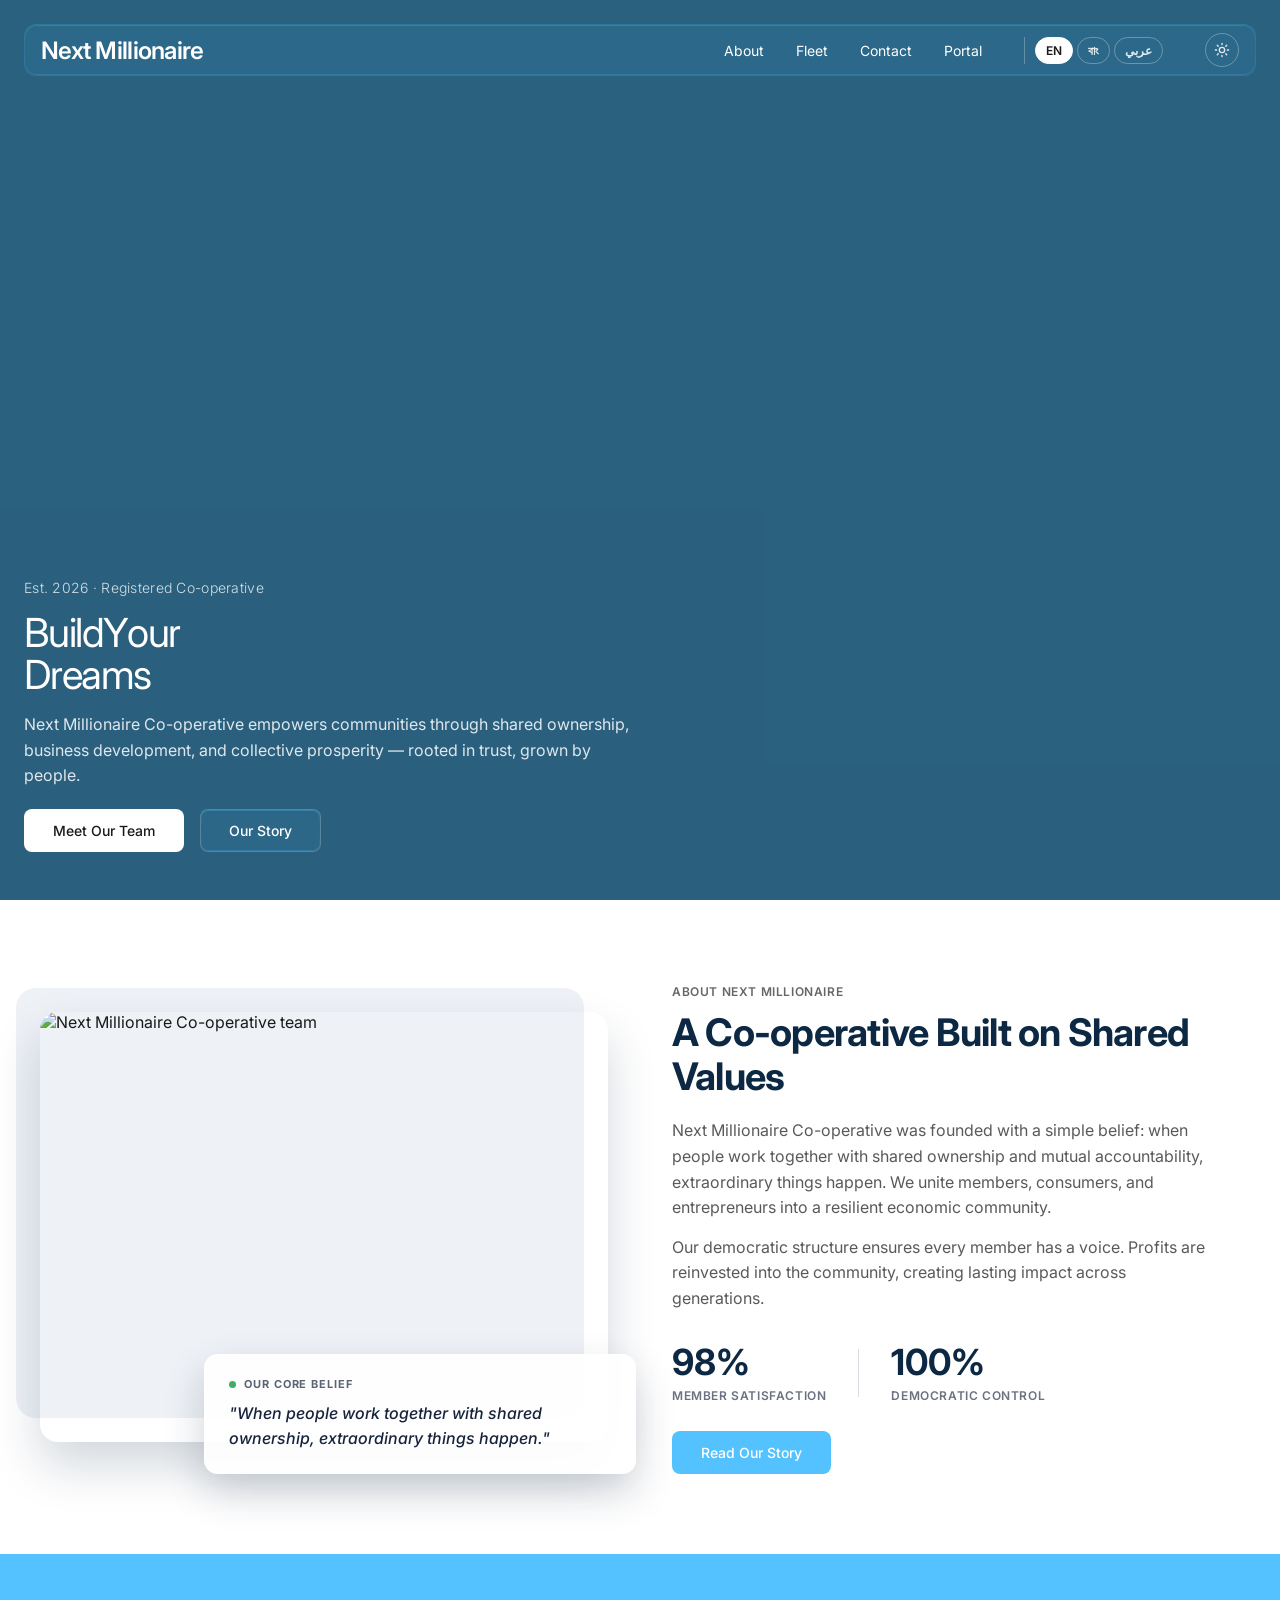
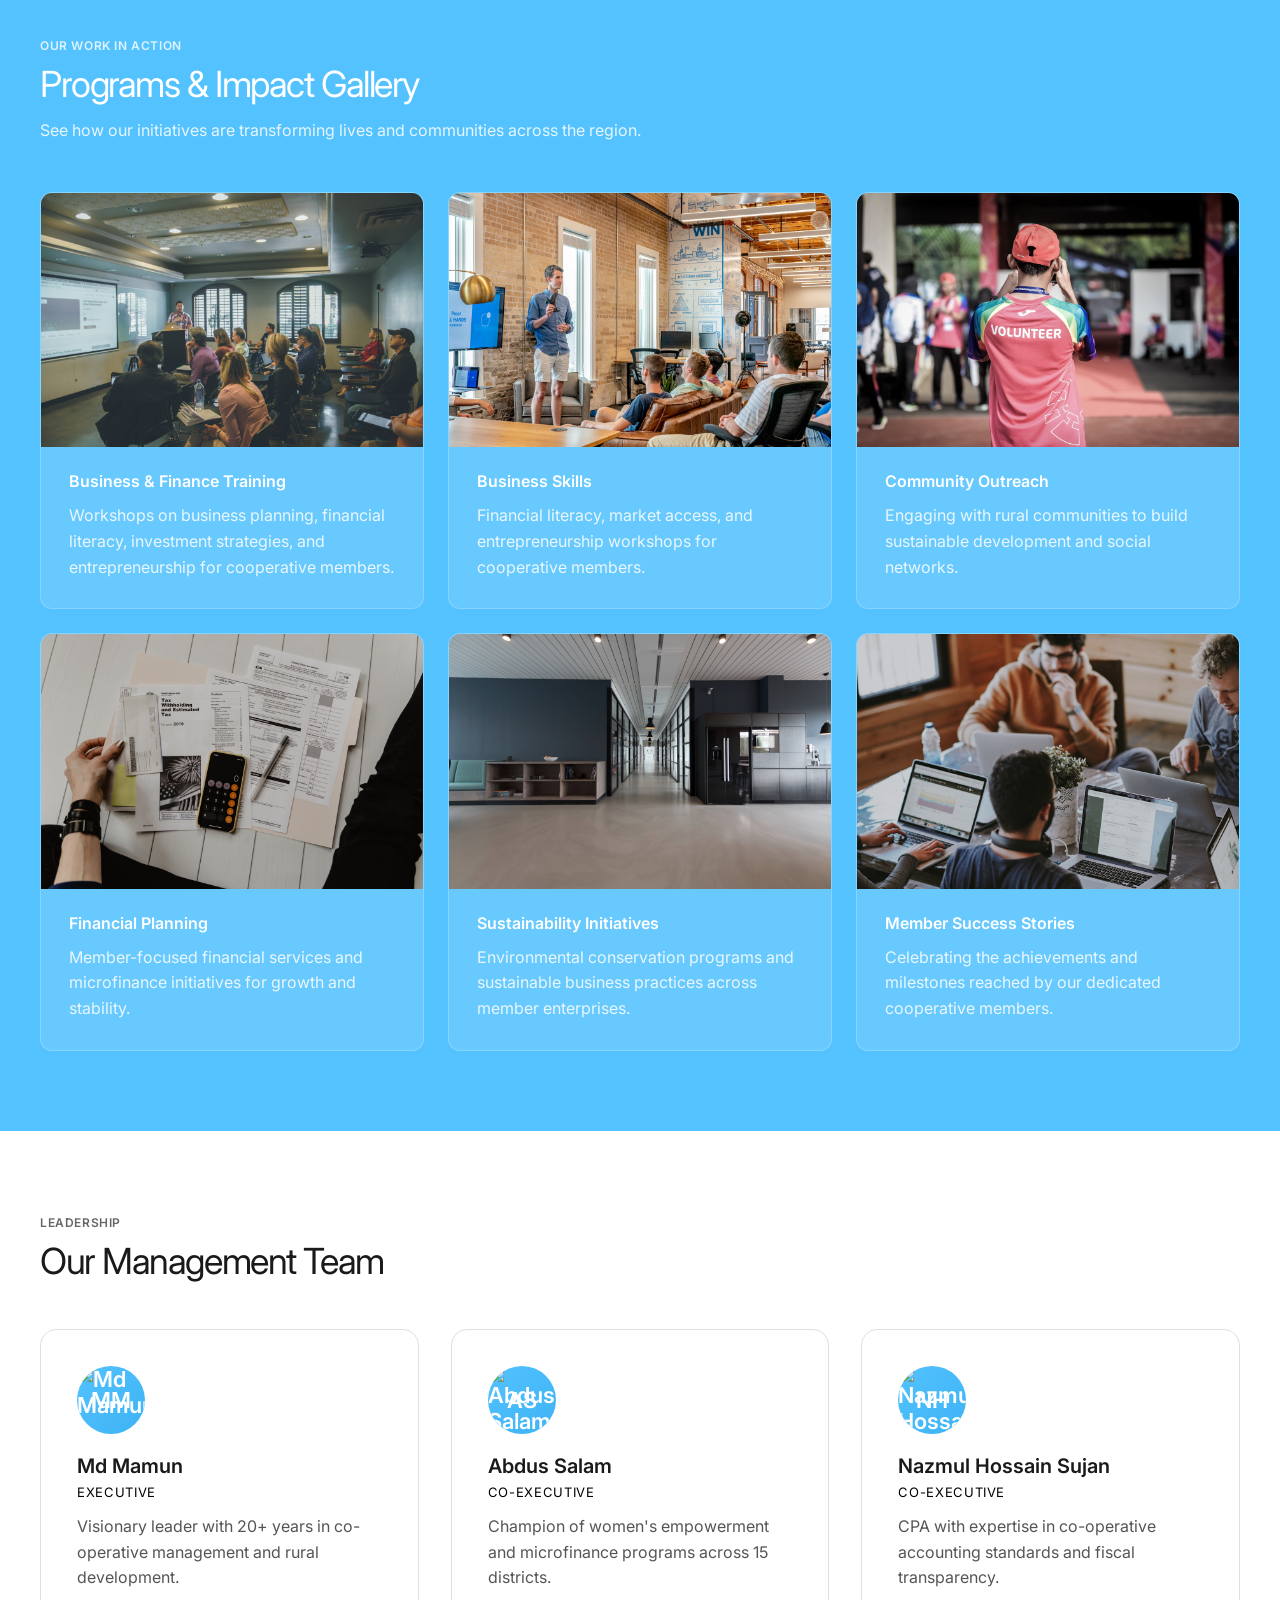
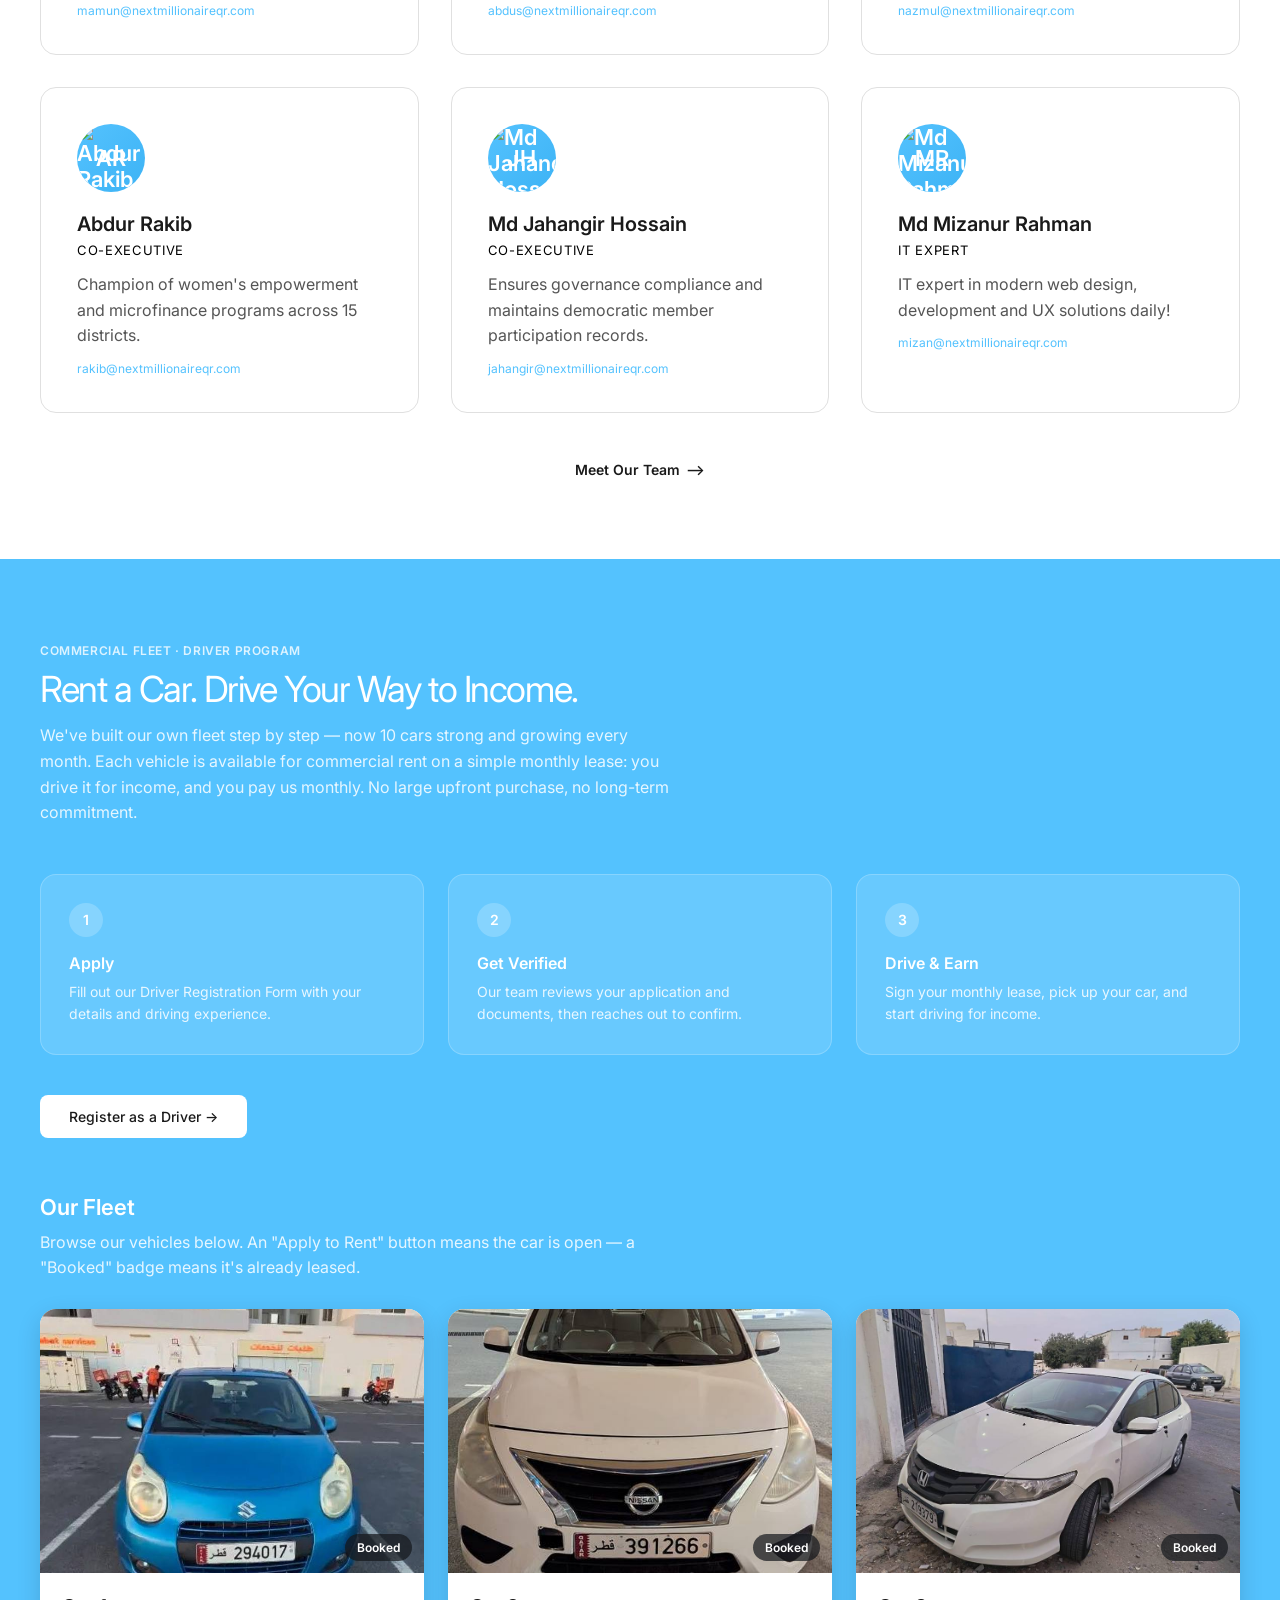
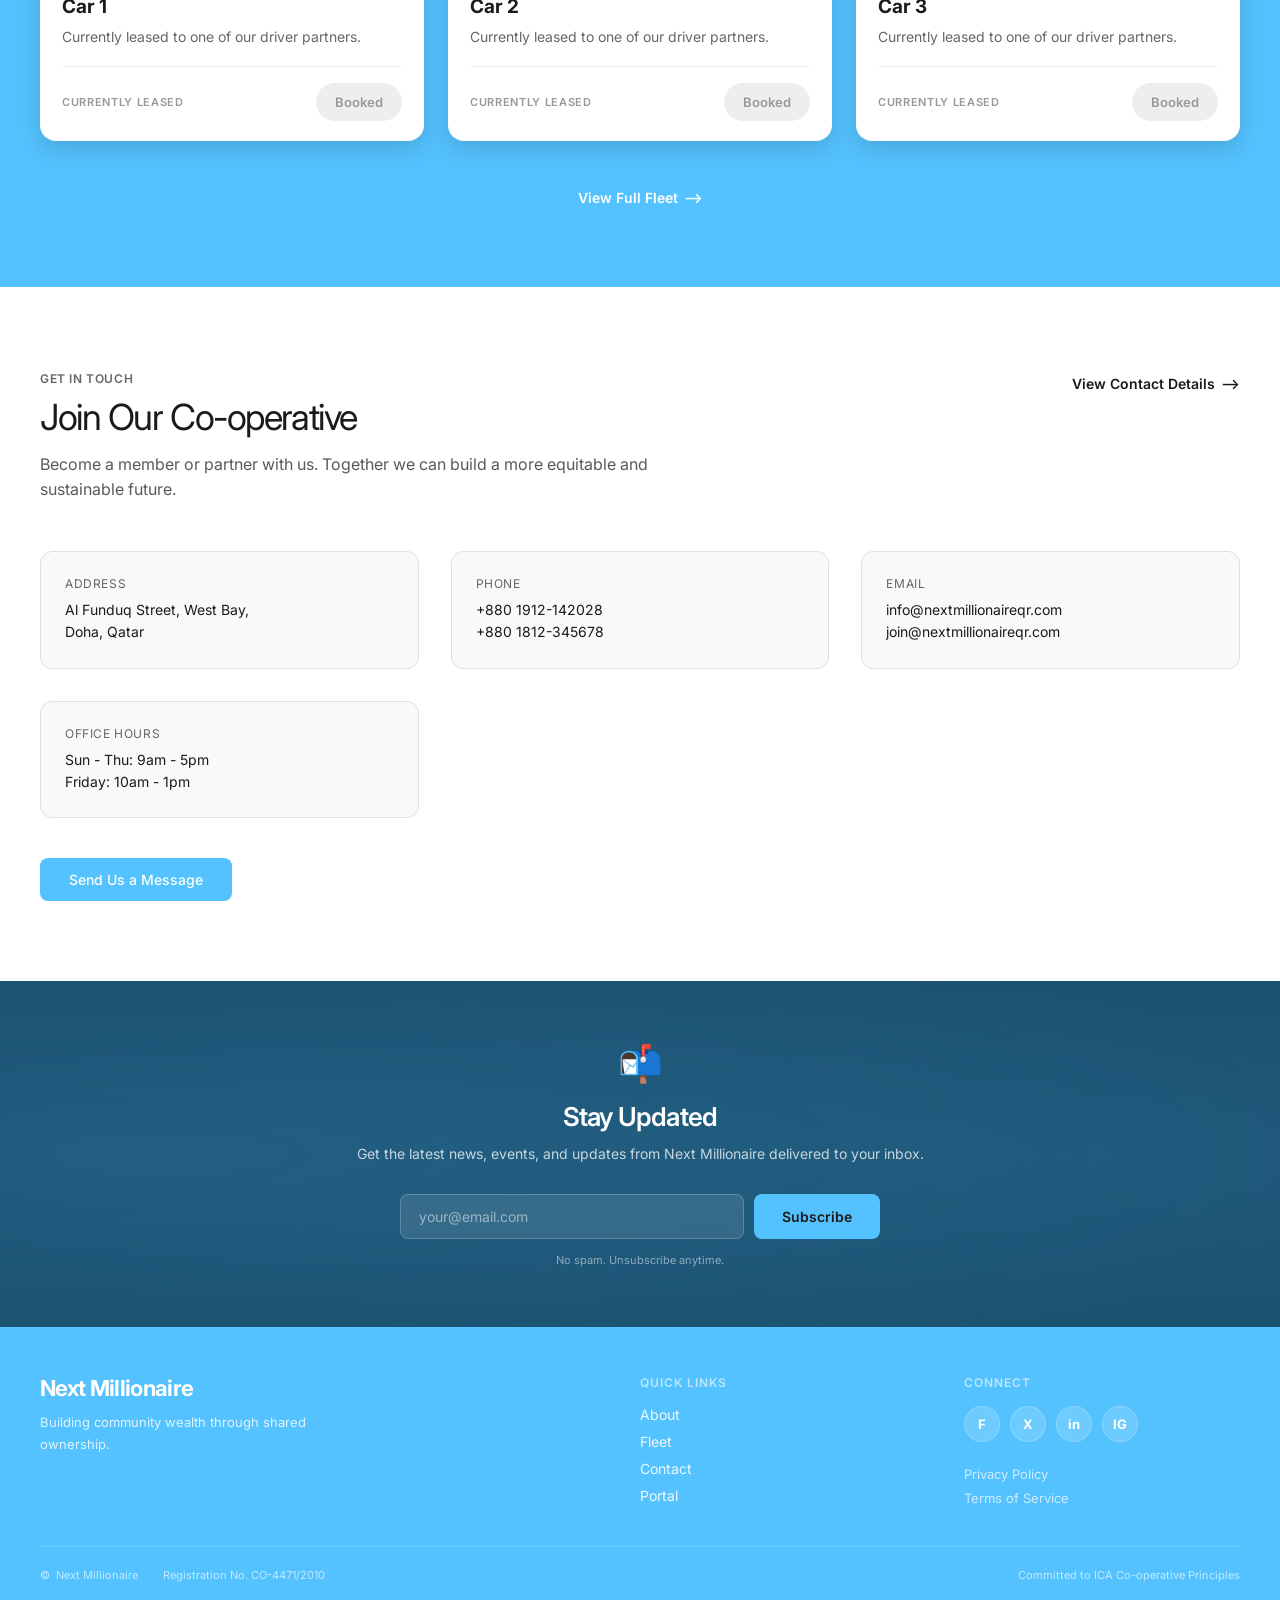
==== commit 038fb17a: "Add newsletter signup section above footer with i18n support" ====
--- a/index.html
+++ b/index.html
@@ -345,6 +345,19 @@
         <div class="contact-item"><div class="contact-label" data-i18n="c.hours">Office Hours</div><div class="contact-value" data-i18n="c.hoursVal">Sun - Thu: 9am - 5pm<br>Friday: 10am - 1pm</div></div>
       </div>
       <div style="margin-top:32px;"><a href="#" class="btn-primary" data-i18n="contact.btn">Send Us a Message</a></div>
+    </div>
+  </section>
+  <!-- Newsletter Signup -->
+  <section class="newsletter-section">
+    <div class="newsletter-inner">
+      <span class="newsletter-icon">📬</span>
+      <h3 class="newsletter-title" data-i18n="newsletter.title">Stay Updated</h3>
+      <p class="newsletter-desc" data-i18n="newsletter.desc">Get the latest news, events, and updates from Next Millionaire delivered to your inbox.</p>
+      <form class="newsletter-form" onsubmit="event.preventDefault(); alert('Thanks for subscribing!');">
+        <input type="email" placeholder="your@email.com" aria-label="Email address" required>
+        <button type="submit" data-i18n="newsletter.btn">Subscribe</button>
+      </form>
+      <p class="newsletter-note" data-i18n="newsletter.note">No spam. Unsubscribe anytime.</p>
     </div>
   </section>
 
@@ -647,7 +660,11 @@
                 "footer.privacy": "Privacy Policy",
         "footer.terms": "Terms of Service",
         "footer.ica": "Committed to ICA Co-operative Principles",
-        "footer.tagline": "Building community wealth through shared ownership."
+        "footer.tagline": "Building community wealth through shared ownership.",
+        "newsletter.title": "Stay Updated",
+        "newsletter.desc": "Get the latest news, events, and updates from Next Millionaire delivered to your inbox.",
+        "newsletter.btn": "Subscribe",
+        "newsletter.note": "No spam. Unsubscribe anytime.",
       },
       bn: {
         "nav.about": "আমাদের সম্পর্কে", "nav.fleet": "ফ্লিট", "nav.contact": "যোগাযোগ", "nav.portal": "পোর্টাল",
@@ -712,7 +729,11 @@
         "footer.ica": "আইসিএ সমবায় নীতিমালার প্রতি প্রতিশ্রুতিবদ্ধ",
         "footer.quickLinks": "দ্রুত লিঙ্ক",
         "footer.connect": "সংযোগ",
-        "footer.tagline": "যৌগ মালিকানার মাধ্যমে সম্প্রদায়ের সম্পদ গড়ে তোলা",
+        "footer.tagline": "যৌগ মালিকানার মাধ্যমে সম্প্রদায়ের সম্পদ গড়ে তোলা",,
+        "newsletter.title": "সাপডেট থাকুন",
+        "newsletter.desc": "নেক্সট মিলিয়নিয়ার থেকে সাম্প্রতিক খবর, ইভেন্ট এবং আপডেট আপনার ইনবক্সে পেতে সাবস্ক্রাব করুন।",
+        "newsletter.btn": "সাবস্ক্রাব",
+        "newsletter.note": "কোনো স্প্যাম নেই। যে কোনো সময় আনসাবস্ক্রাব করতে পারেন।",
       },
       ar: {
         "nav.about": "من نحن", "nav.fleet": "الأسطول", "nav.contact": "اتصل بنا", "nav.portal": "البوابة",
@@ -778,7 +799,11 @@
         "footer.terms": "شروط الخدمة",
         "footer.ica": "ملتزمون بمبادئ التحالف التعاوني الدولي (ICA)",
         "footer.quickLinks": "روابط سريعة",
-        "footer.tagline": "Building community wealth through shared ownership.",
+        "footer.tagline": "Building community wealth through shared ownership.",,
+        "newsletter.title": "ابق على اطلاع",
+        "newsletter.desc": "احصل على آخر الأخبار والفعاليات والتحديثات من نكست ميليونير مباشرة إلى صندوق الوارد الخاص بك.",
+        "newsletter.btn": "اشتراك",
+        "newsletter.note": "لا بريد مزعج. يمكنك إلغاء الاشتراك في أي وقت.",
       }
     };
   </script>
--- a/css/styles.css
+++ b/css/styles.css
@@ -756,6 +756,111 @@
   font-size: 14px;
   line-height: 1.6;
 }
+
+/* ── Newsletter Signup ── */
+.newsletter-section {
+  background: #1a4f6e;
+  padding: 60px 24px;
+  text-align: center;
+  color: #fff;
+  position: relative;
+  overflow: hidden;
+}
+html[data-theme="dark"] .newsletter-section {
+  background: #0d0f13;
+  border-top: 1px solid rgba(255, 255, 255, 0.06);
+  border-bottom: 1px solid rgba(255, 255, 255, 0.06);
+}
+.newsletter-section::before {
+  content: '';
+  position: absolute;
+  top: -50%;
+  left: -50%;
+  width: 200%;
+  height: 200%;
+  background: radial-gradient(ellipse at 30% 50%, rgba(84,194,254,0.12) 0%, transparent 50%),
+              radial-gradient(ellipse at 70% 50%, rgba(84,194,254,0.08) 0%, transparent 50%);
+  pointer-events: none;
+}
+.newsletter-inner {
+  max-width: 600px;
+  margin: 0 auto;
+  position: relative;
+  z-index: 1;
+}
+.newsletter-icon {
+  font-size: 36px;
+  margin-bottom: 16px;
+  display: block;
+}
+.newsletter-title {
+  font-size: 26px;
+  font-weight: 600;
+  letter-spacing: -0.03em;
+  margin-bottom: 10px;
+  color: #fff;
+}
+.newsletter-desc {
+  font-size: 14px;
+  line-height: 1.7;
+  color: rgba(255,255,255,0.75);
+  margin-bottom: 28px;
+}
+.newsletter-form {
+  display: flex;
+  gap: 10px;
+  max-width: 480px;
+  margin: 0 auto;
+}
+.newsletter-form input[type="email"] {
+  flex: 1;
+  padding: 13px 18px;
+  border-radius: 8px;
+  border: 1px solid rgba(255,255,255,0.2);
+  background: rgba(255,255,255,0.1);
+  color: #fff;
+  font-size: 14px;
+  font-family: 'Inter', sans-serif;
+  outline: none;
+  transition: all 0.25s ease;
+}
+.newsletter-form input[type="email"]::placeholder {
+  color: rgba(255,255,255,0.5);
+}
+.newsletter-form input[type="email"]:focus {
+  border-color: rgba(255,255,255,0.5);
+  background: rgba(255,255,255,0.15);
+}
+.newsletter-form button {
+  padding: 13px 28px;
+  border-radius: 8px;
+  border: none;
+  background: #54C2FE;
+  color: #1a1a1a;
+  font-size: 14px;
+  font-weight: 600;
+  cursor: pointer;
+  transition: all 0.25s ease;
+  white-space: nowrap;
+  font-family: 'Inter', sans-serif;
+}
+.newsletter-form button:hover {
+  background: #7fd3ff;
+  transform: translateY(-2px);
+}
+.newsletter-note {
+  font-size: 11px;
+  color: rgba(255,255,255,0.5);
+  margin-top: 14px;
+}
+@media (max-width: 768px) {
+  .newsletter-section { padding: 48px 16px; }
+  .newsletter-title { font-size: 22px; }
+  .newsletter-form { flex-direction: column; gap: 10px; }
+  .newsletter-form input[type="email"] { text-align: center; }
+  .newsletter-form button { width: 100%; }
+}
+html[dir="rtl"] .newsletter-section { text-align: center; }
 
 /* ── Footer ── */
 footer {
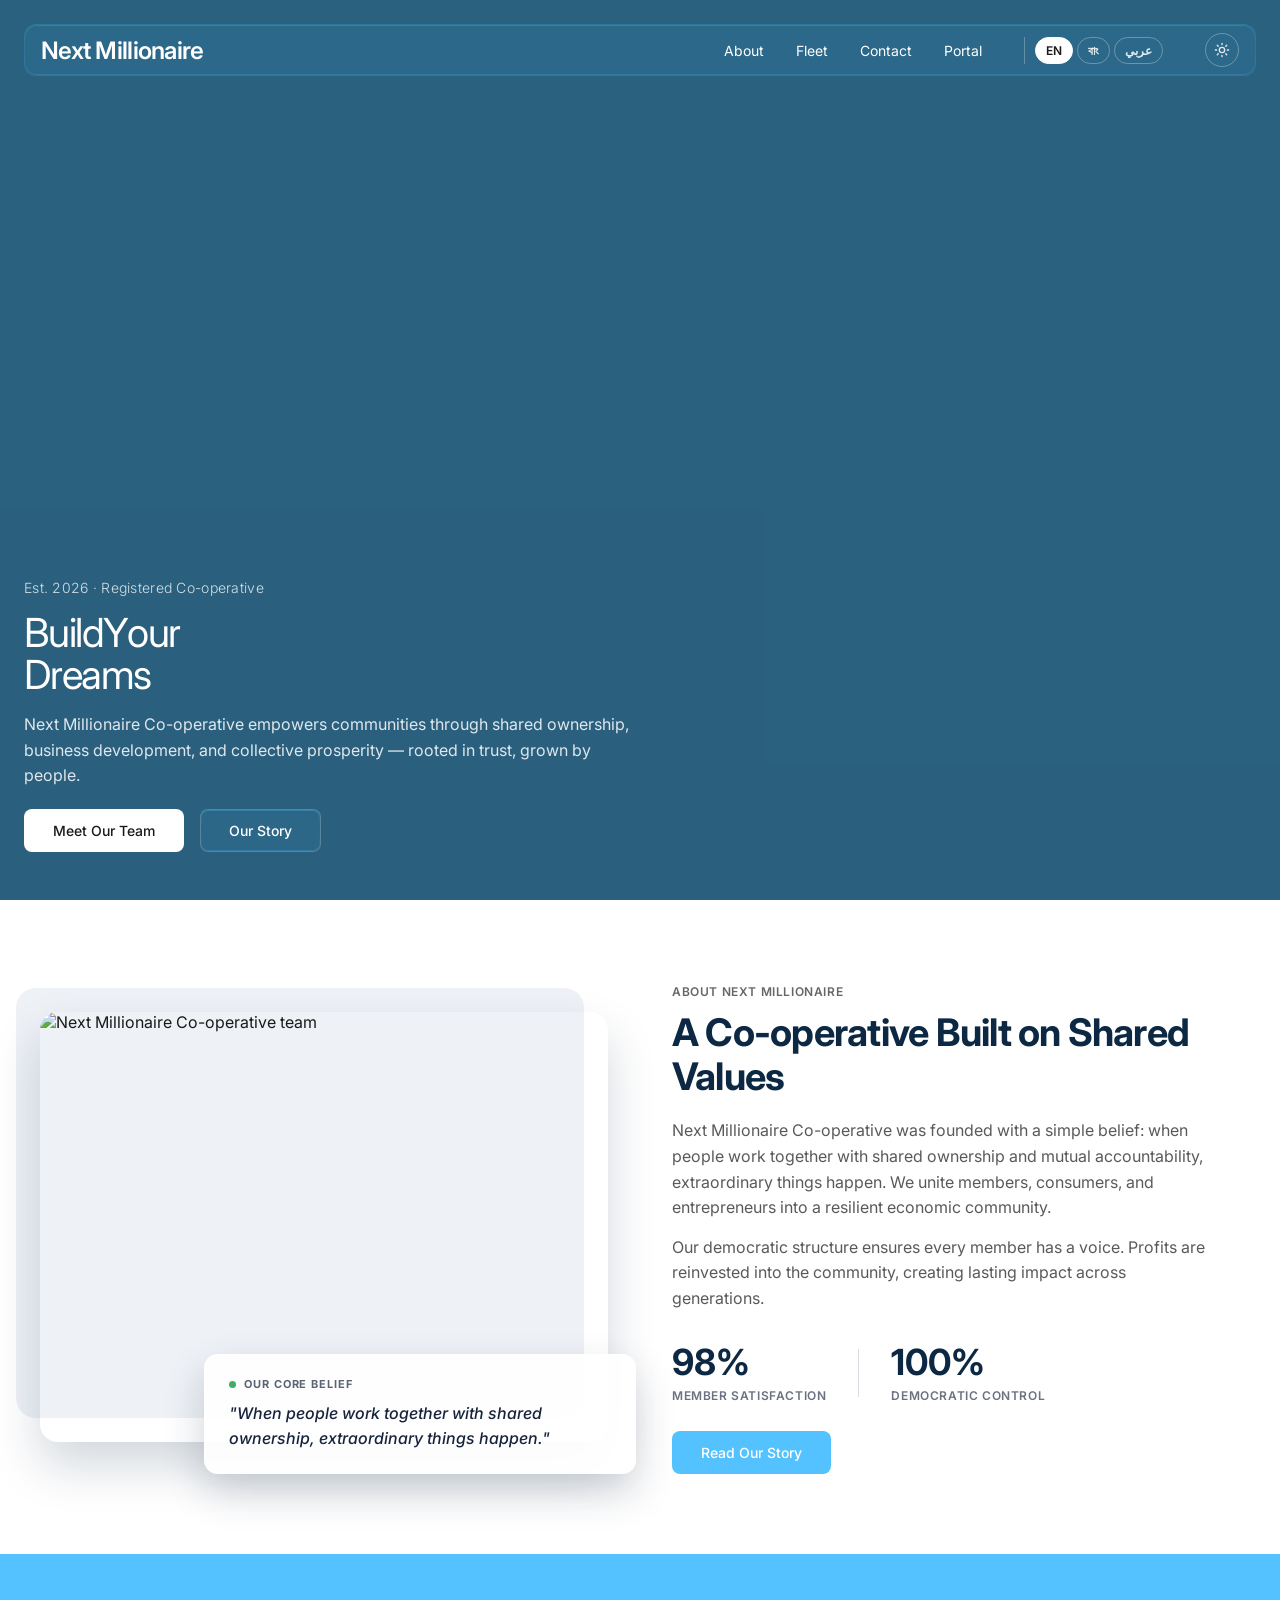
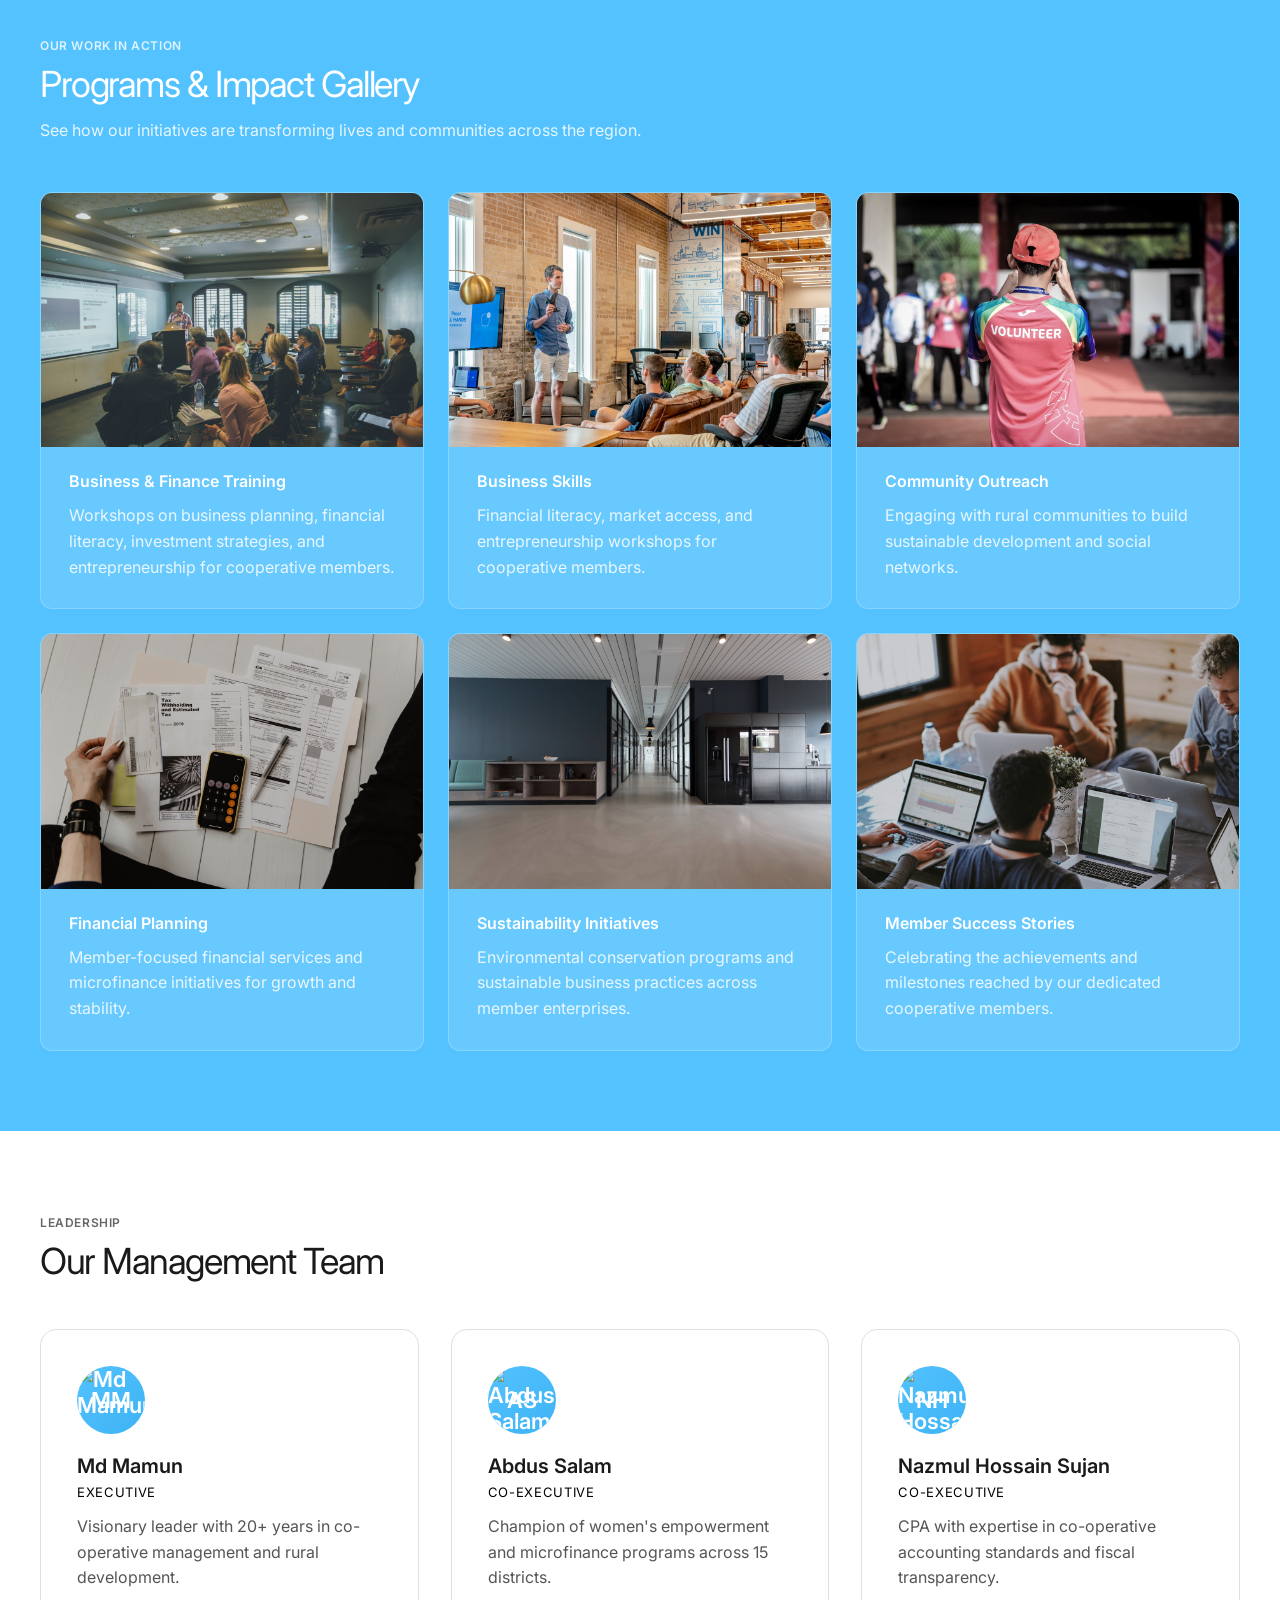
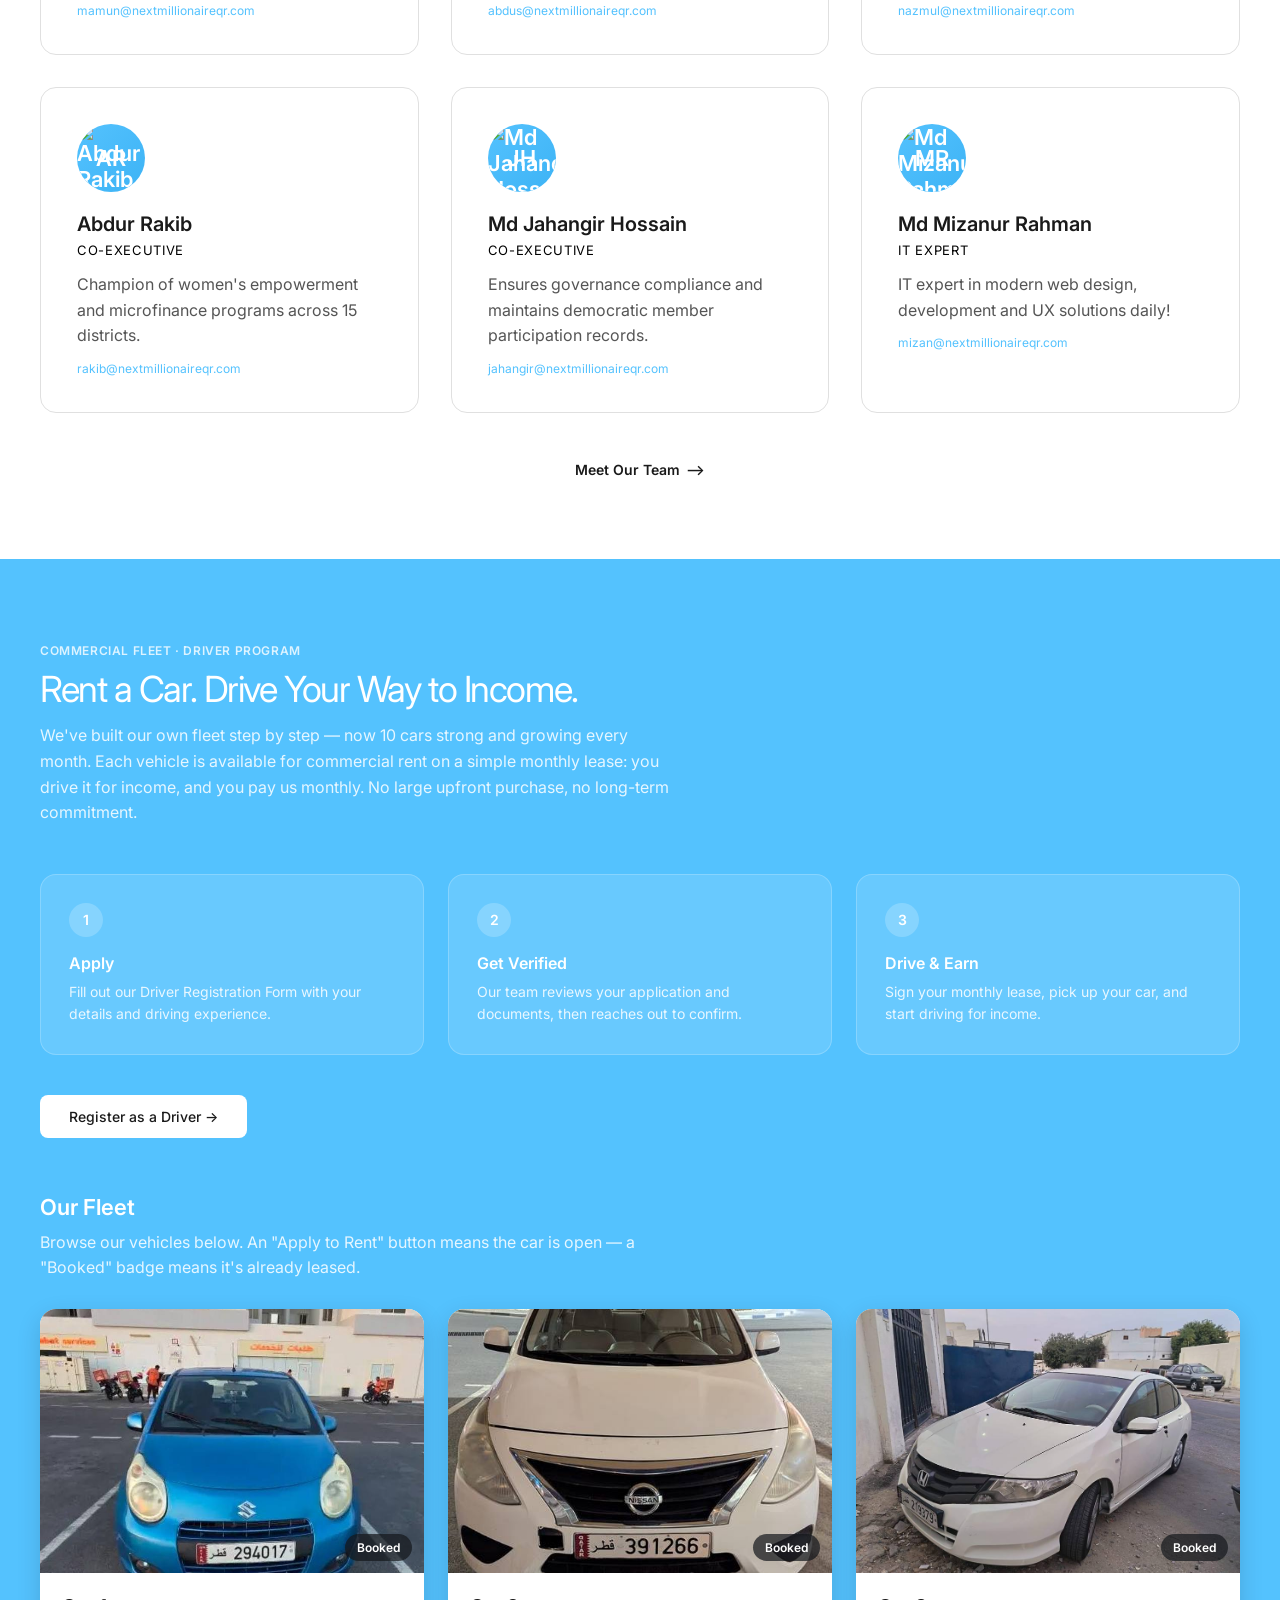
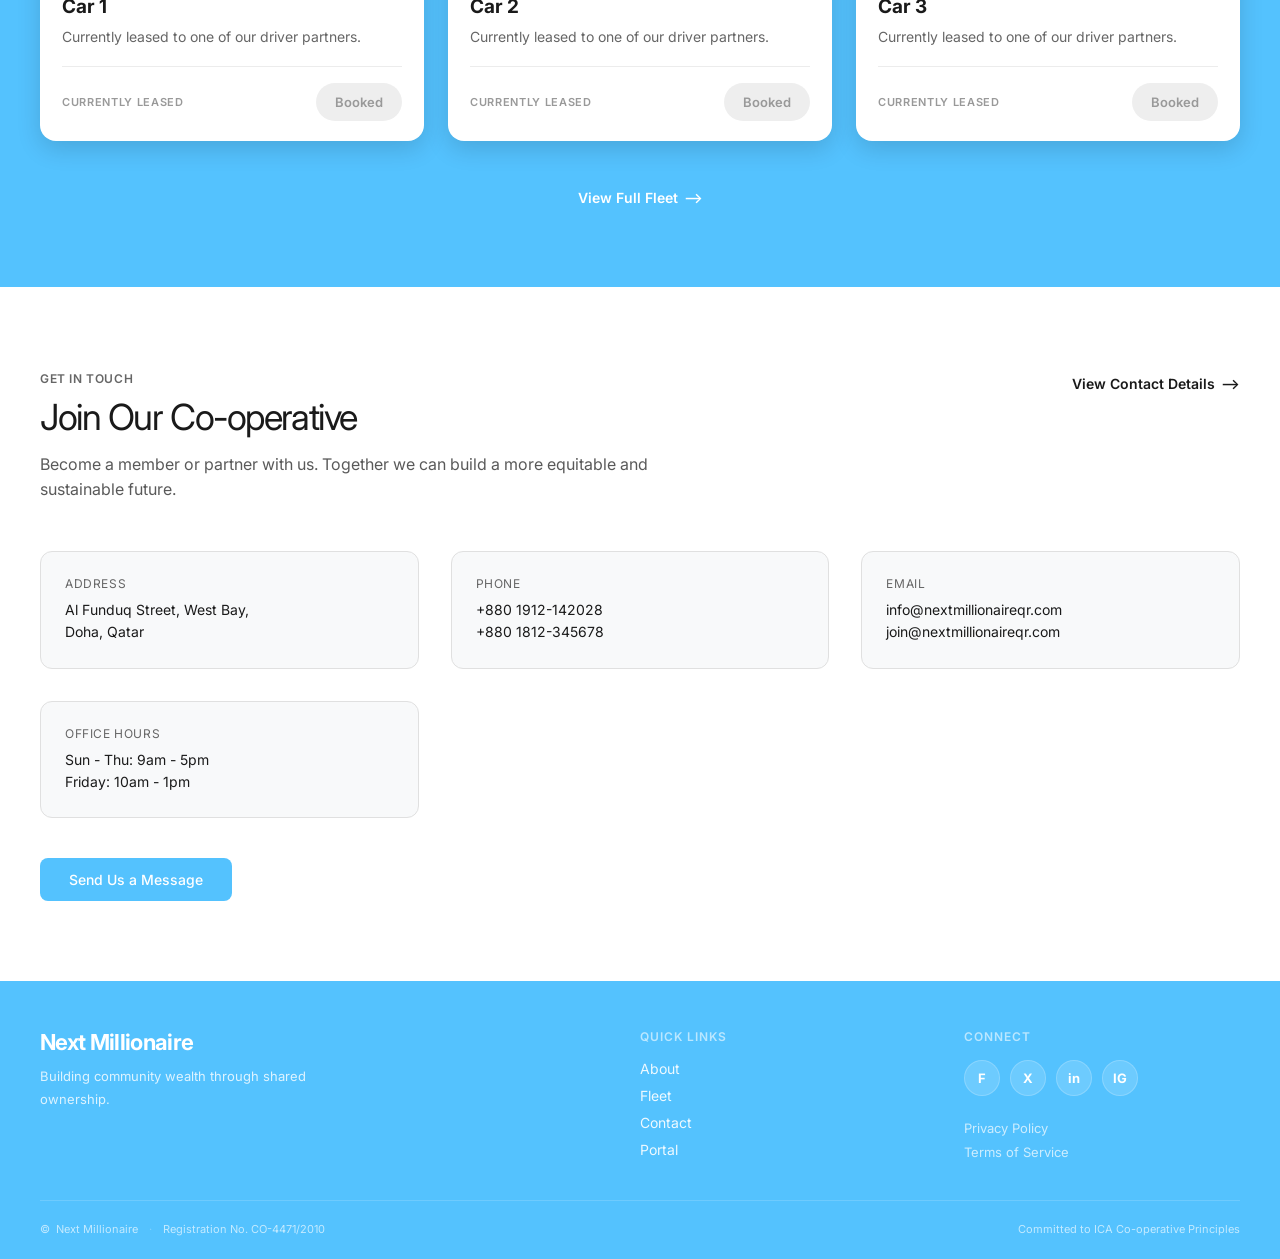
==== commit 3054a7a4: "Remove newsletter signup section from all pages" ====
--- a/index.html
+++ b/index.html
@@ -347,19 +347,7 @@
       <div style="margin-top:32px;"><a href="#" class="btn-primary" data-i18n="contact.btn">Send Us a Message</a></div>
     </div>
   </section>
-  <!-- Newsletter Signup -->
-  <section class="newsletter-section">
-    <div class="newsletter-inner">
-      <span class="newsletter-icon">📬</span>
-      <h3 class="newsletter-title" data-i18n="newsletter.title">Stay Updated</h3>
-      <p class="newsletter-desc" data-i18n="newsletter.desc">Get the latest news, events, and updates from Next Millionaire delivered to your inbox.</p>
-      <form class="newsletter-form" onsubmit="event.preventDefault(); alert('Thanks for subscribing!');">
-        <input type="email" placeholder="your@email.com" aria-label="Email address" required>
-        <button type="submit" data-i18n="newsletter.btn">Subscribe</button>
-      </form>
-      <p class="newsletter-note" data-i18n="newsletter.note">No spam. Unsubscribe anytime.</p>
-    </div>
-  </section>
+
 
     <footer>
     <div class="footer-inner">
@@ -661,10 +649,6 @@
         "footer.terms": "Terms of Service",
         "footer.ica": "Committed to ICA Co-operative Principles",
         "footer.tagline": "Building community wealth through shared ownership.",
-        "newsletter.title": "Stay Updated",
-        "newsletter.desc": "Get the latest news, events, and updates from Next Millionaire delivered to your inbox.",
-        "newsletter.btn": "Subscribe",
-        "newsletter.note": "No spam. Unsubscribe anytime.",
       },
       bn: {
         "nav.about": "আমাদের সম্পর্কে", "nav.fleet": "ফ্লিট", "nav.contact": "যোগাযোগ", "nav.portal": "পোর্টাল",
@@ -730,10 +714,6 @@
         "footer.quickLinks": "দ্রুত লিঙ্ক",
         "footer.connect": "সংযোগ",
         "footer.tagline": "যৌগ মালিকানার মাধ্যমে সম্প্রদায়ের সম্পদ গড়ে তোলা",,
-        "newsletter.title": "সাপডেট থাকুন",
-        "newsletter.desc": "নেক্সট মিলিয়নিয়ার থেকে সাম্প্রতিক খবর, ইভেন্ট এবং আপডেট আপনার ইনবক্সে পেতে সাবস্ক্রাব করুন।",
-        "newsletter.btn": "সাবস্ক্রাব",
-        "newsletter.note": "কোনো স্প্যাম নেই। যে কোনো সময় আনসাবস্ক্রাব করতে পারেন।",
       },
       ar: {
         "nav.about": "من نحن", "nav.fleet": "الأسطول", "nav.contact": "اتصل بنا", "nav.portal": "البوابة",
@@ -800,10 +780,6 @@
         "footer.ica": "ملتزمون بمبادئ التحالف التعاوني الدولي (ICA)",
         "footer.quickLinks": "روابط سريعة",
         "footer.tagline": "Building community wealth through shared ownership.",,
-        "newsletter.title": "ابق على اطلاع",
-        "newsletter.desc": "احصل على آخر الأخبار والفعاليات والتحديثات من نكست ميليونير مباشرة إلى صندوق الوارد الخاص بك.",
-        "newsletter.btn": "اشتراك",
-        "newsletter.note": "لا بريد مزعج. يمكنك إلغاء الاشتراك في أي وقت.",
       }
     };
   </script>
--- a/css/styles.css
+++ b/css/styles.css
@@ -756,111 +756,6 @@
   font-size: 14px;
   line-height: 1.6;
 }
-
-/* ── Newsletter Signup ── */
-.newsletter-section {
-  background: #1a4f6e;
-  padding: 60px 24px;
-  text-align: center;
-  color: #fff;
-  position: relative;
-  overflow: hidden;
-}
-html[data-theme="dark"] .newsletter-section {
-  background: #0d0f13;
-  border-top: 1px solid rgba(255, 255, 255, 0.06);
-  border-bottom: 1px solid rgba(255, 255, 255, 0.06);
-}
-.newsletter-section::before {
-  content: '';
-  position: absolute;
-  top: -50%;
-  left: -50%;
-  width: 200%;
-  height: 200%;
-  background: radial-gradient(ellipse at 30% 50%, rgba(84,194,254,0.12) 0%, transparent 50%),
-              radial-gradient(ellipse at 70% 50%, rgba(84,194,254,0.08) 0%, transparent 50%);
-  pointer-events: none;
-}
-.newsletter-inner {
-  max-width: 600px;
-  margin: 0 auto;
-  position: relative;
-  z-index: 1;
-}
-.newsletter-icon {
-  font-size: 36px;
-  margin-bottom: 16px;
-  display: block;
-}
-.newsletter-title {
-  font-size: 26px;
-  font-weight: 600;
-  letter-spacing: -0.03em;
-  margin-bottom: 10px;
-  color: #fff;
-}
-.newsletter-desc {
-  font-size: 14px;
-  line-height: 1.7;
-  color: rgba(255,255,255,0.75);
-  margin-bottom: 28px;
-}
-.newsletter-form {
-  display: flex;
-  gap: 10px;
-  max-width: 480px;
-  margin: 0 auto;
-}
-.newsletter-form input[type="email"] {
-  flex: 1;
-  padding: 13px 18px;
-  border-radius: 8px;
-  border: 1px solid rgba(255,255,255,0.2);
-  background: rgba(255,255,255,0.1);
-  color: #fff;
-  font-size: 14px;
-  font-family: 'Inter', sans-serif;
-  outline: none;
-  transition: all 0.25s ease;
-}
-.newsletter-form input[type="email"]::placeholder {
-  color: rgba(255,255,255,0.5);
-}
-.newsletter-form input[type="email"]:focus {
-  border-color: rgba(255,255,255,0.5);
-  background: rgba(255,255,255,0.15);
-}
-.newsletter-form button {
-  padding: 13px 28px;
-  border-radius: 8px;
-  border: none;
-  background: #54C2FE;
-  color: #1a1a1a;
-  font-size: 14px;
-  font-weight: 600;
-  cursor: pointer;
-  transition: all 0.25s ease;
-  white-space: nowrap;
-  font-family: 'Inter', sans-serif;
-}
-.newsletter-form button:hover {
-  background: #7fd3ff;
-  transform: translateY(-2px);
-}
-.newsletter-note {
-  font-size: 11px;
-  color: rgba(255,255,255,0.5);
-  margin-top: 14px;
-}
-@media (max-width: 768px) {
-  .newsletter-section { padding: 48px 16px; }
-  .newsletter-title { font-size: 22px; }
-  .newsletter-form { flex-direction: column; gap: 10px; }
-  .newsletter-form input[type="email"] { text-align: center; }
-  .newsletter-form button { width: 100%; }
-}
-html[dir="rtl"] .newsletter-section { text-align: center; }
 
 /* ── Footer ── */
 footer {
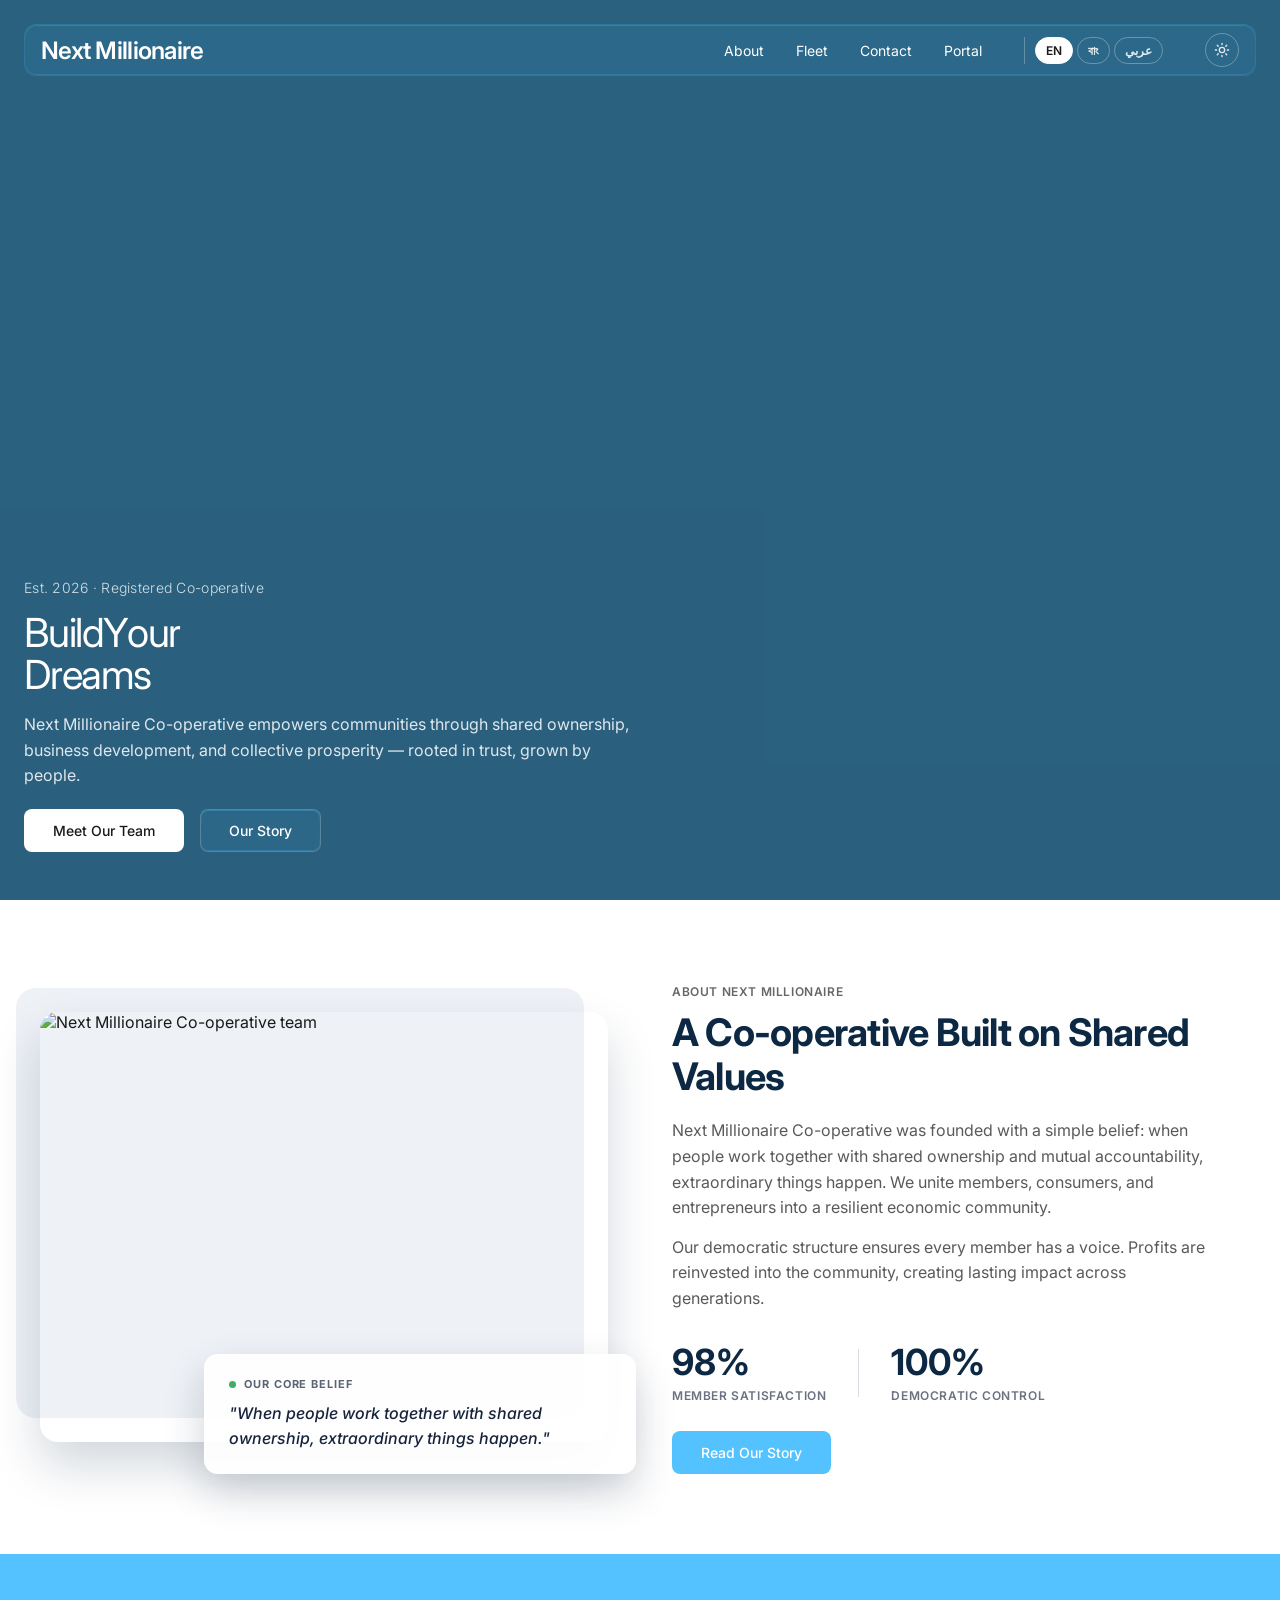
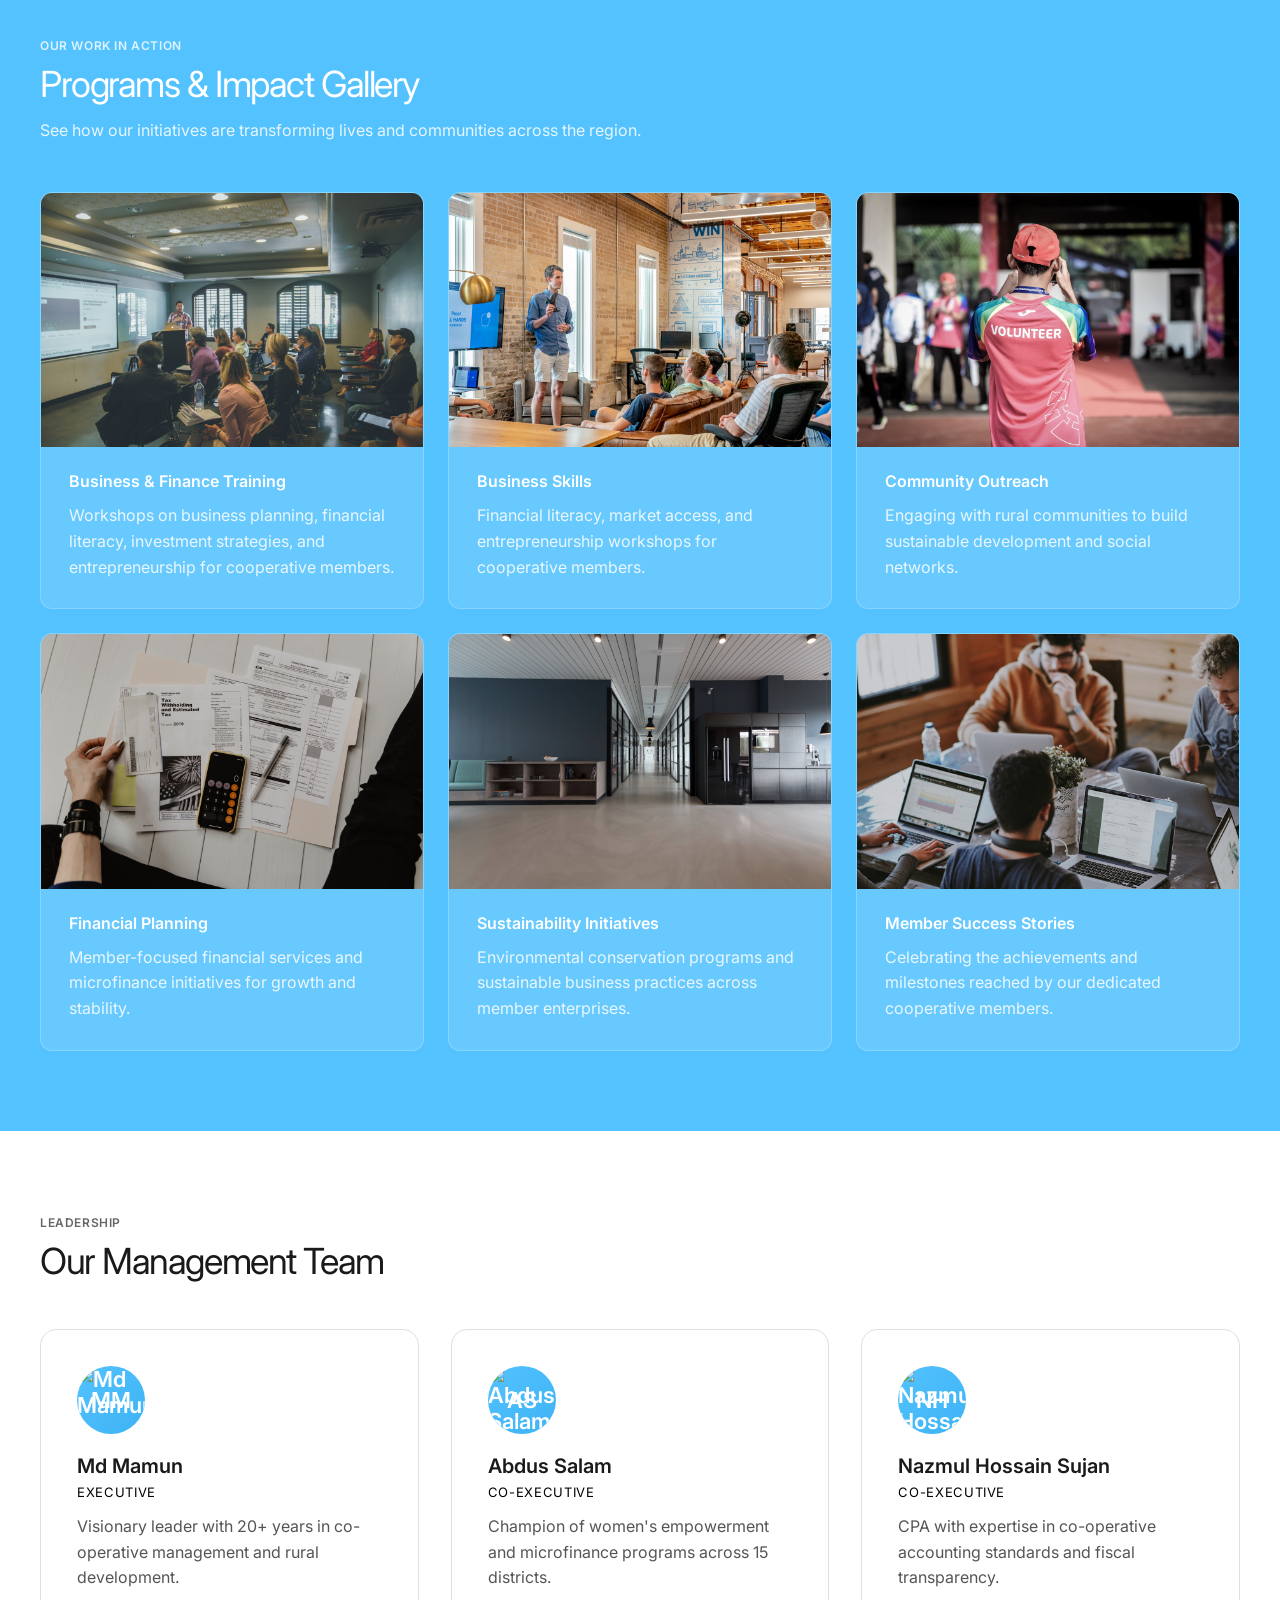
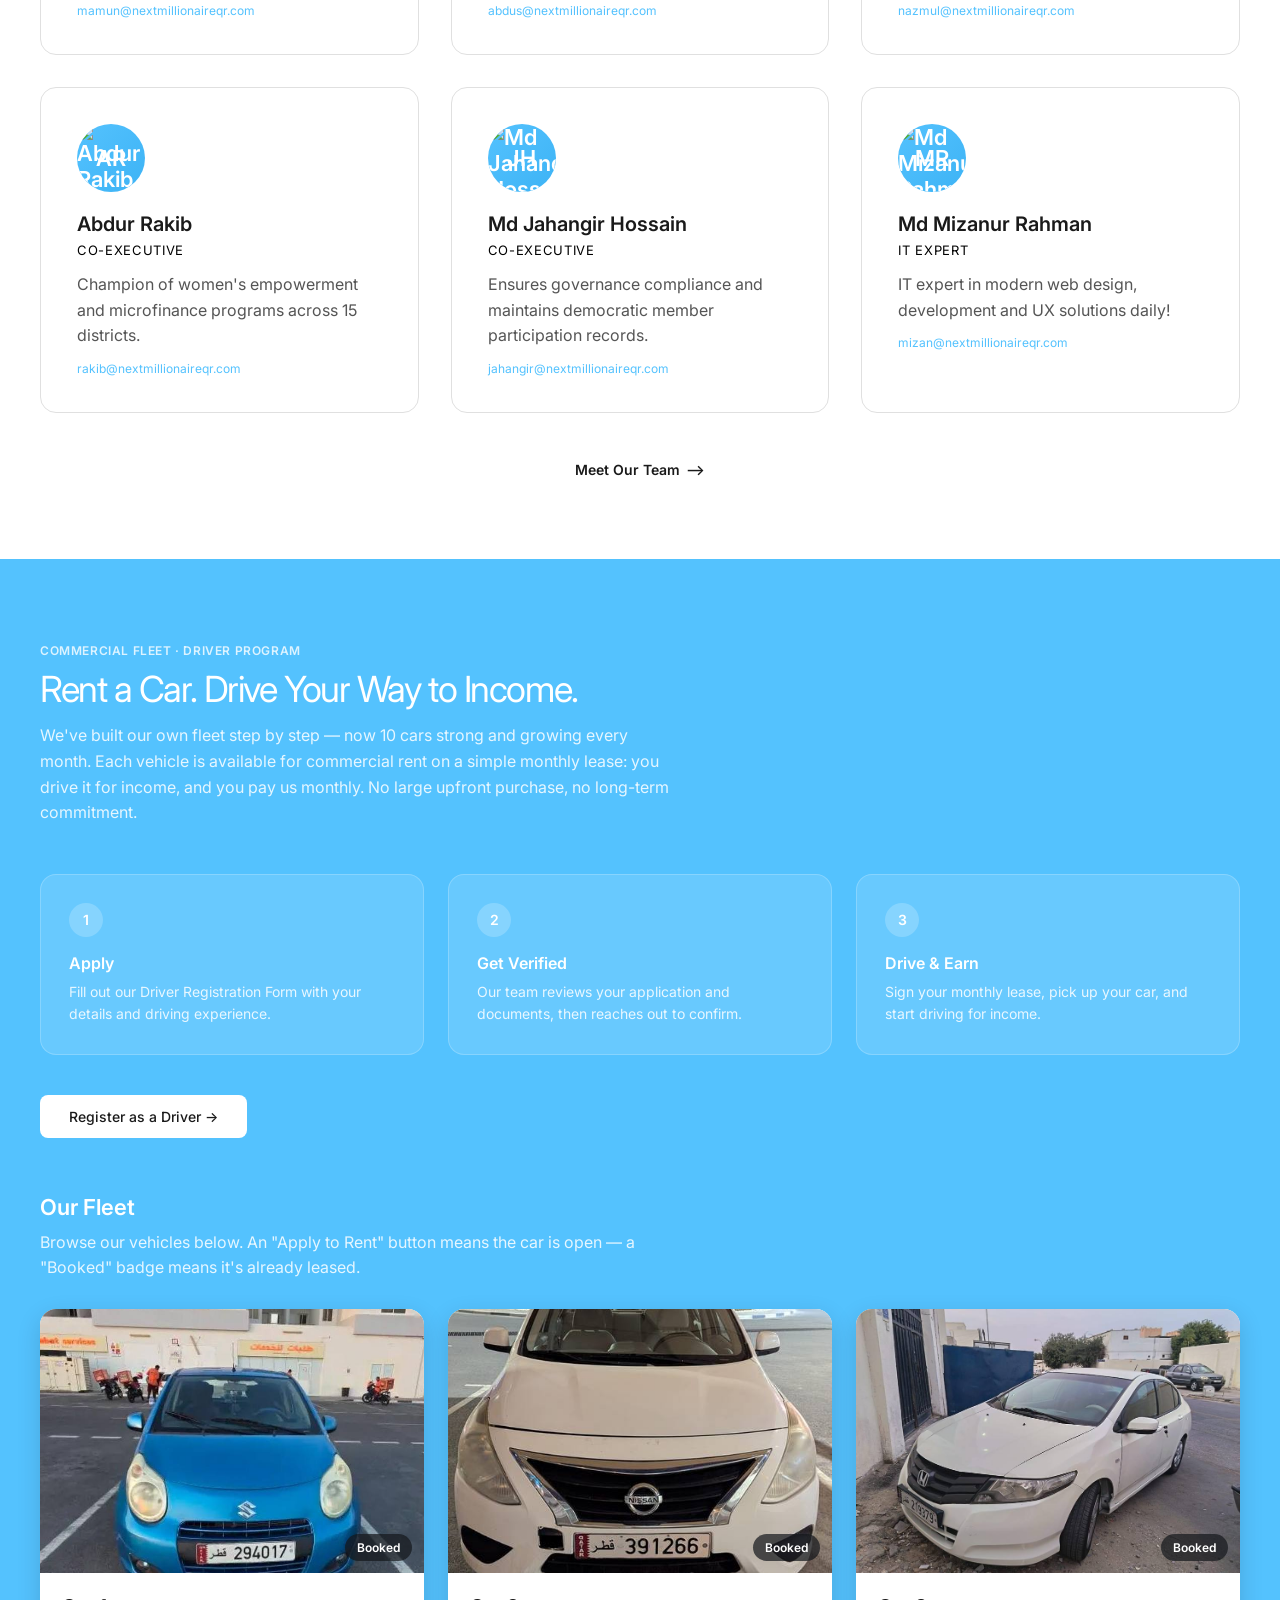
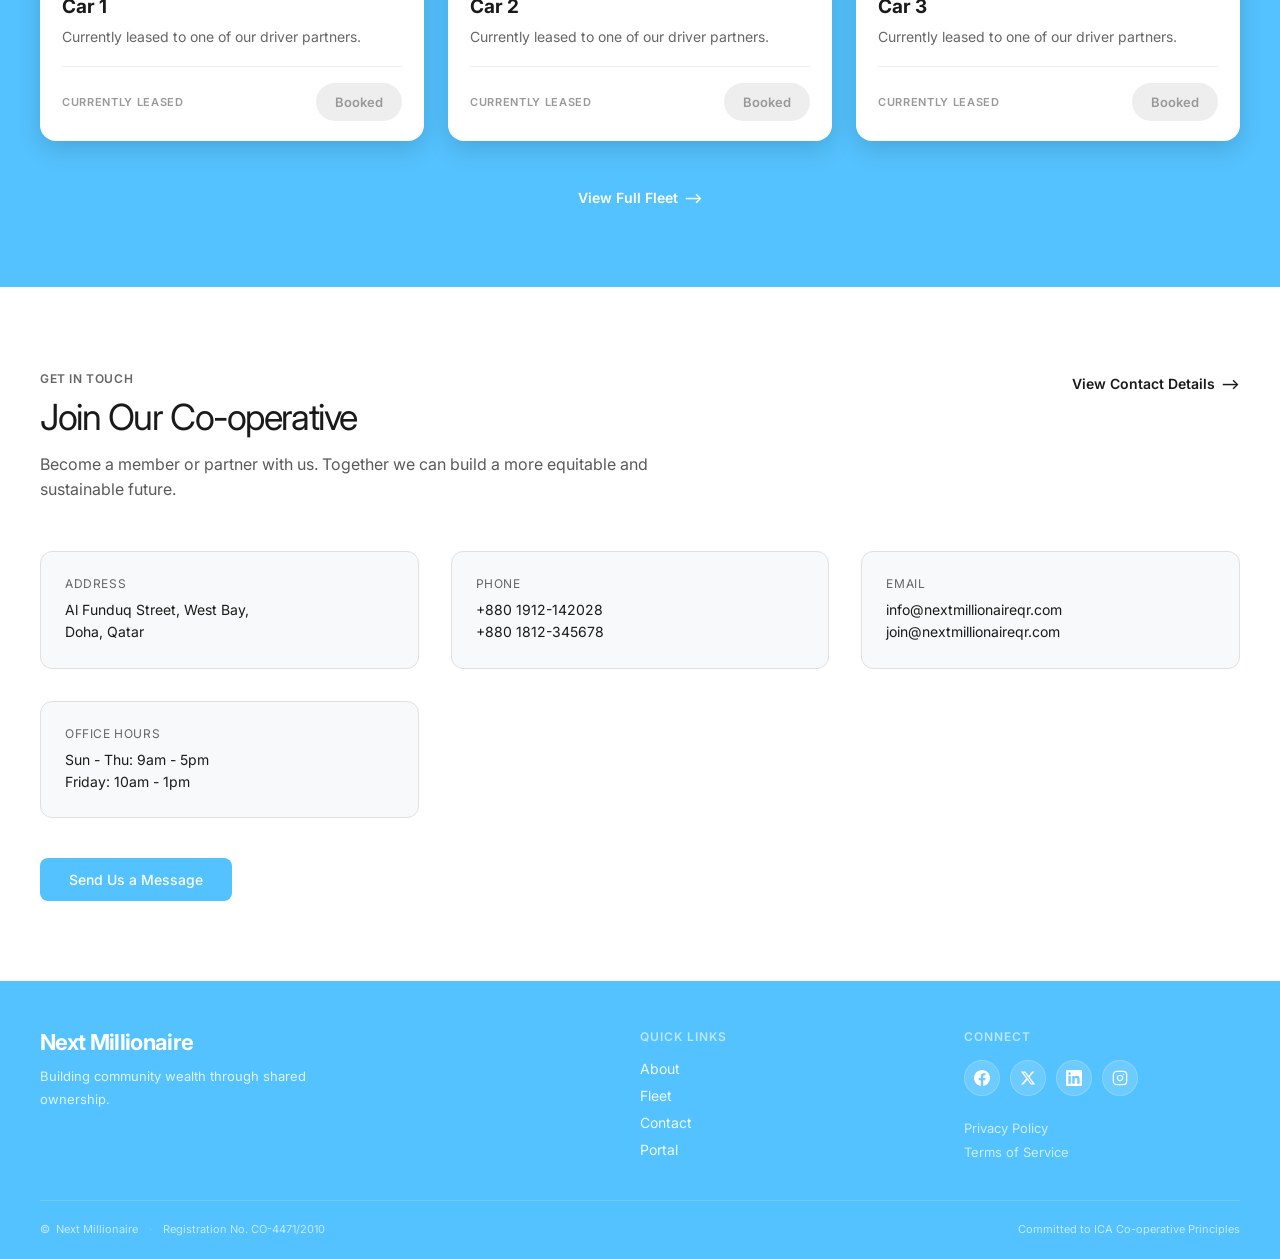
==== commit 05f0bed6: "Replace social link text labels with SVG icons (Facebook, X, LinkedIn, Instagram)" ====
--- a/index.html
+++ b/index.html
@@ -371,10 +371,10 @@
         <div class="footer-social-col">
           <div class="footer-col-title" data-i18n="footer.connect">Connect</div>
           <div class="footer-social-row">
-            <a href="#" aria-label="Facebook" title="Facebook">F</a>
-            <a href="#" aria-label="Twitter" title="Twitter">X</a>
-            <a href="#" aria-label="LinkedIn" title="LinkedIn">in</a>
-            <a href="#" aria-label="Instagram" title="Instagram">IG</a>
+            <a href="#" aria-label="Facebook" title="Facebook"><svg xmlns="http://www.w3.org/2000/svg" focusable="false" viewBox="0 0 24 24" fill="currentColor" width="16" height="16" aria-hidden="true"><path d="M24 12.073c0-6.627-5.373-12-12-12s-12 5.373-12 12c0 5.99 4.388 10.954 10.125 11.854v-8.385H7.078v-3.47h3.047V9.43c0-3.007 1.792-4.669 4.533-4.669 1.312 0 2.686.235 2.686.235v2.953H15.83c-1.491 0-1.956.925-1.956 1.874v2.25h3.328l-.532 3.47h-2.796v8.385C19.612 23.027 24 18.062 24 12.073z"/></svg></a>
+            <a href="#" aria-label="Twitter" title="Twitter"><svg xmlns="http://www.w3.org/2000/svg" focusable="false" viewBox="0 0 24 24" fill="currentColor" width="16" height="16" aria-hidden="true"><path d="M18.244 2.25h3.308l-7.227 8.26 8.502 11.24H16.17l-5.214-6.817L4.99 21.75H1.68l7.73-8.835L1.254 2.25H8.08l4.713 6.231zm-1.161 17.52h1.833L7.084 4.126H5.117z"/></svg></a>
+            <a href="#" aria-label="LinkedIn" title="LinkedIn"><svg xmlns="http://www.w3.org/2000/svg" focusable="false" viewBox="0 0 24 24" fill="currentColor" width="16" height="16" aria-hidden="true"><path d="M20.447 20.452h-3.554v-5.569c0-1.328-.027-3.037-1.852-3.037-1.853 0-2.136 1.445-2.136 2.939v5.667H9.351V9h3.414v1.561h.046c.477-.9 1.637-1.85 3.37-1.85 3.601 0 4.267 2.37 4.267 5.455v6.286zM5.337 7.433c-1.144 0-2.063-.926-2.063-2.065 0-1.138.92-2.063 2.063-2.063 1.14 0 2.064.925 2.064 2.063 0 1.139-.925 2.065-2.064 2.065zm1.782 13.019H3.555V9h3.564v11.452zM22.225 0H1.771C.792 0 0 .774 0 1.729v20.542C0 23.227.792 24 1.771 24h20.451C23.2 24 24 23.227 24 22.271V1.729C24 .774 23.2 0 22.222 0h.003z"/></svg></a>
+            <a href="#" aria-label="Instagram" title="Instagram"><svg xmlns="http://www.w3.org/2000/svg" focusable="false" viewBox="0 0 24 24" fill="none" stroke="currentColor" stroke-width="1.8" stroke-linecap="round" stroke-linejoin="round" width="16" height="16" aria-hidden="true"><rect x="2" y="2" width="20" height="20" rx="5" ry="5"/><path d="M16 11.37A4 4 0 1 1 12.63 8 4 4 0 0 1 16 11.37z"/><line x1="17.5" y1="6.5" x2="17.51" y2="6.5"/></svg></a>
           </div>
           <div class="footer-legal-list">
             <a href="#" data-i18n="footer.privacy">Privacy Policy</a>
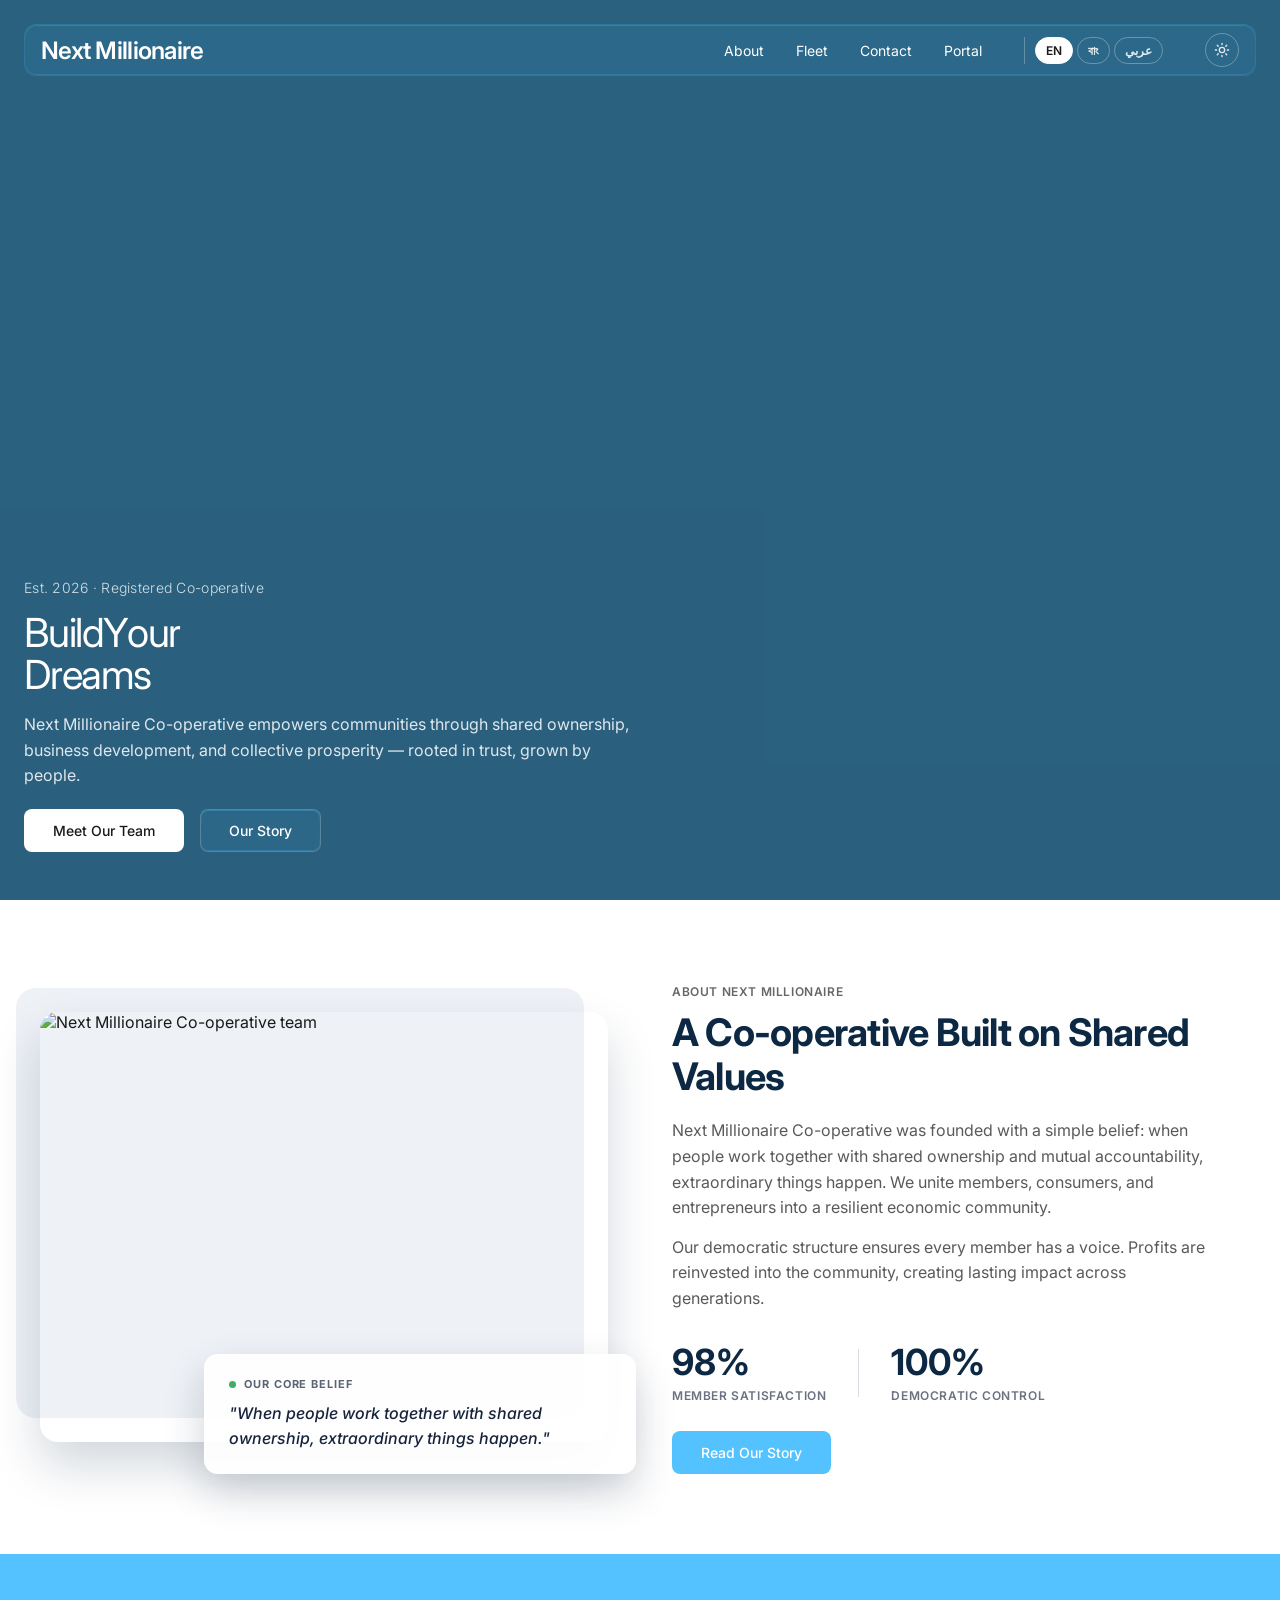
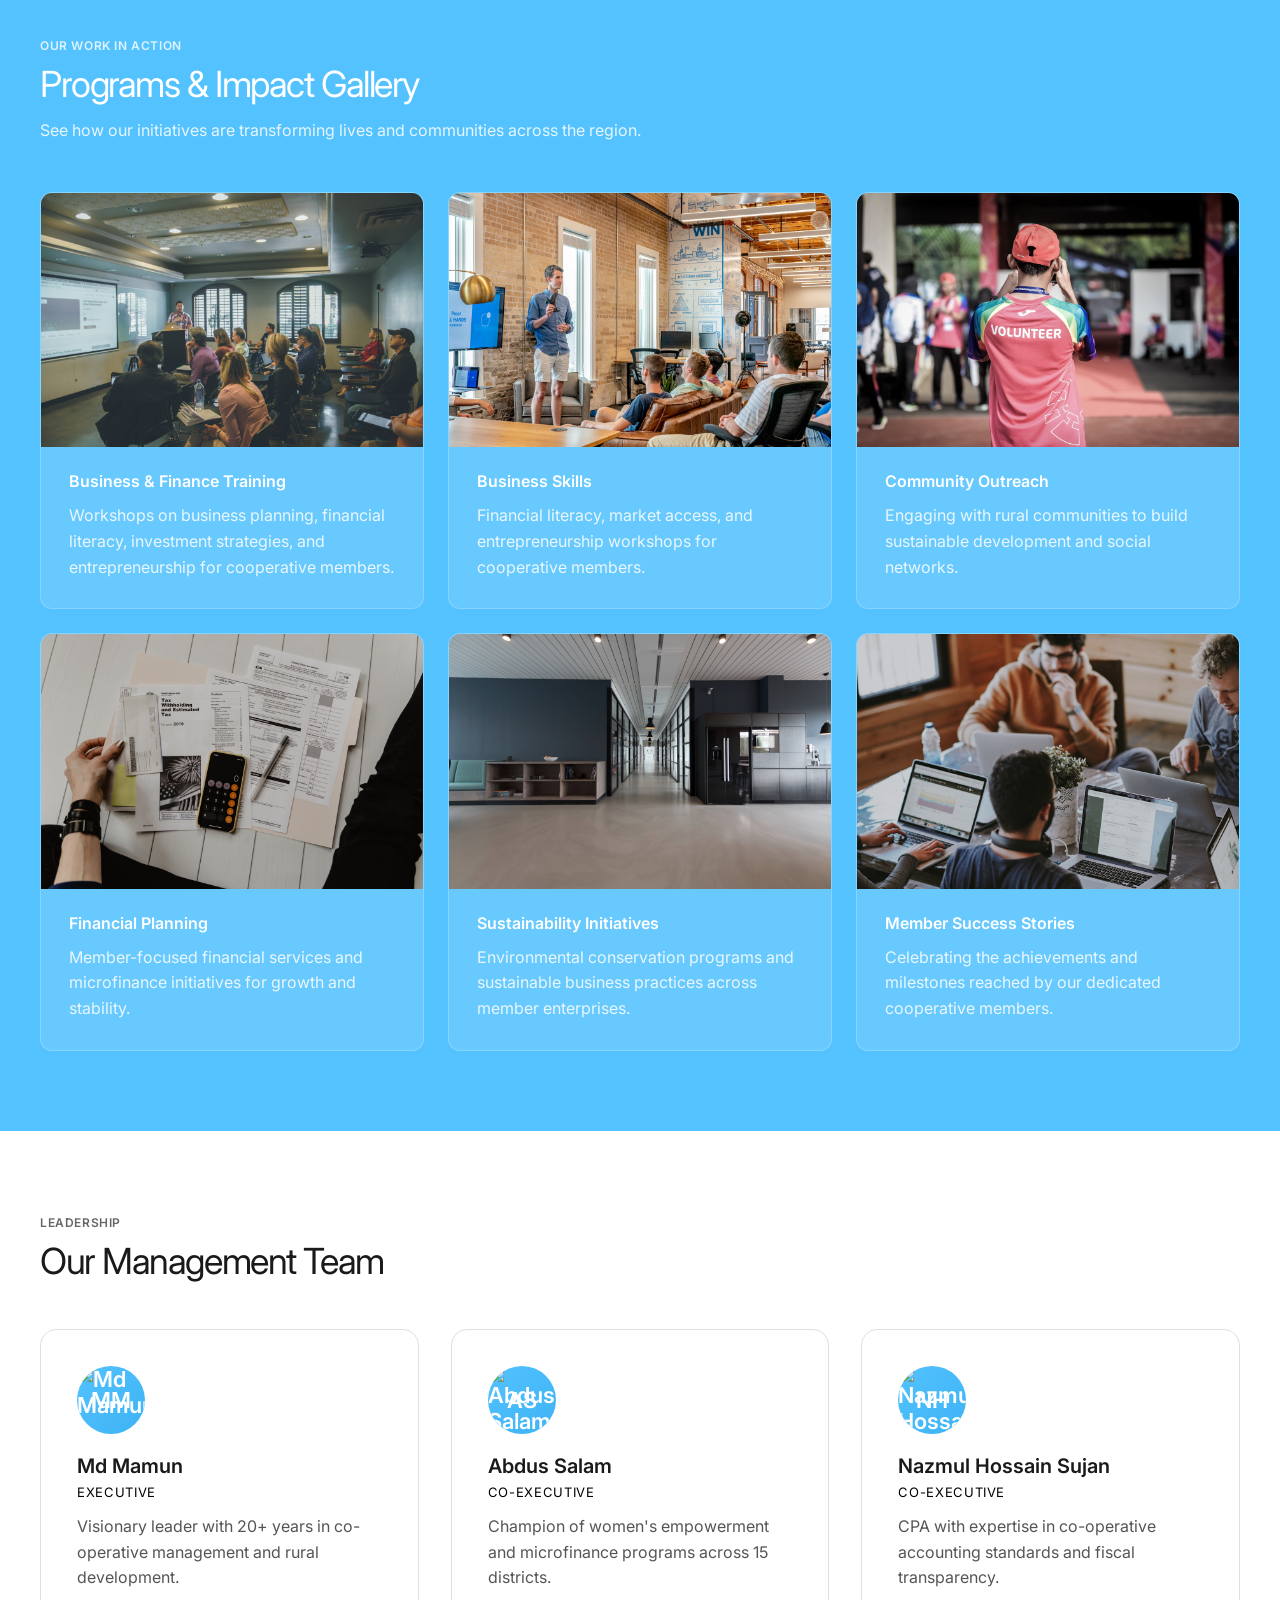
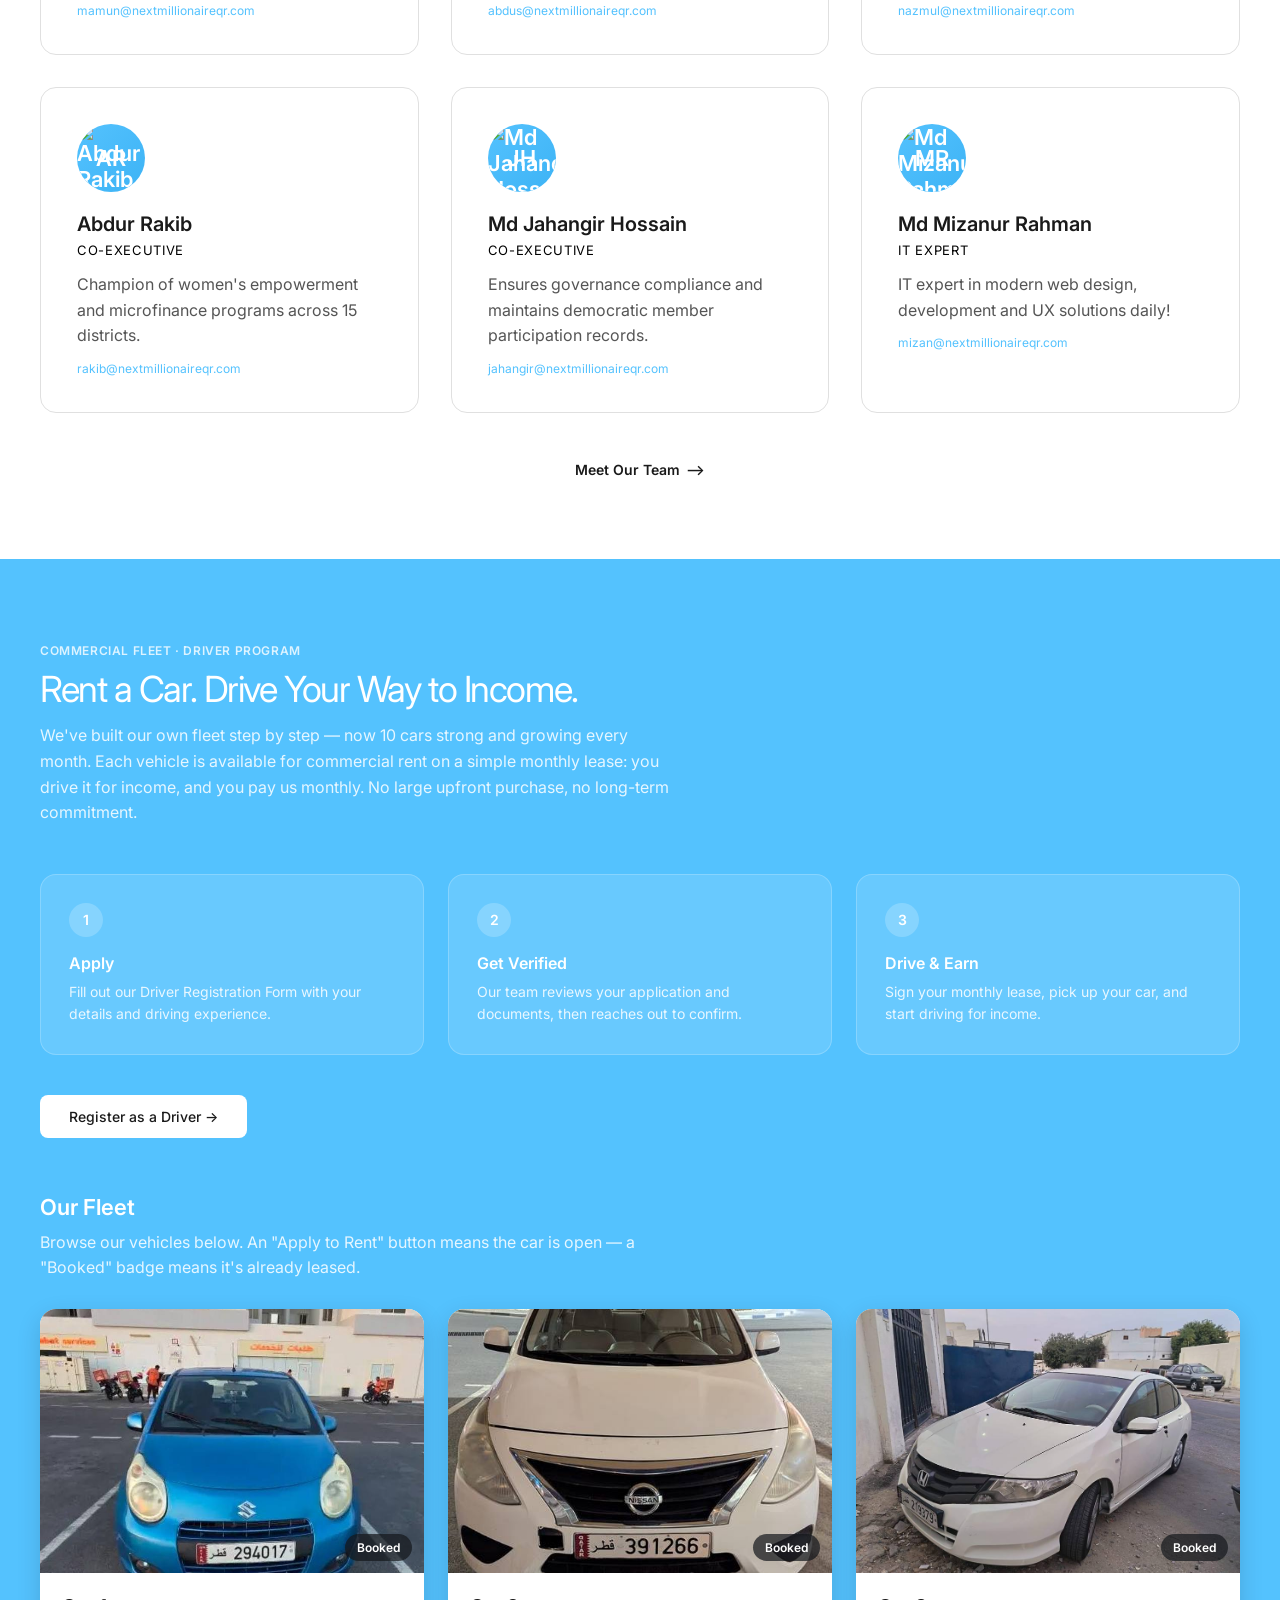
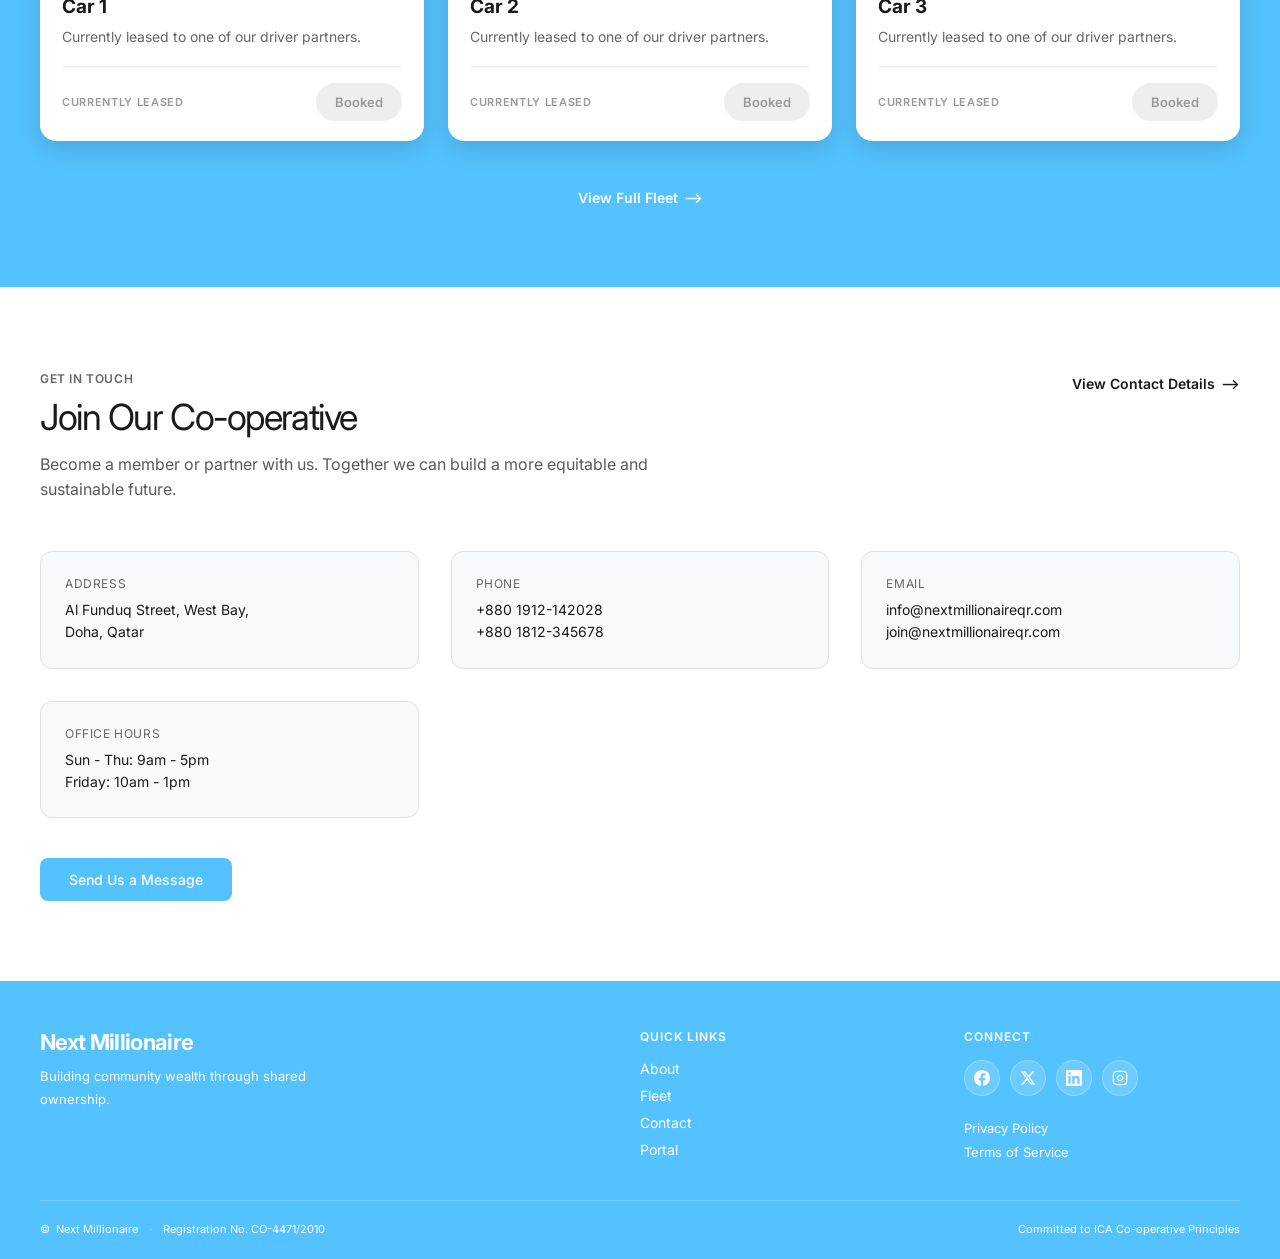
==== commit 54353bda: "Fix language switching on all pages - remove syntax errors (double commas, stray commas) from window" ====
--- a/index.html
+++ b/index.html
@@ -713,7 +713,7 @@
         "footer.ica": "আইসিএ সমবায় নীতিমালার প্রতি প্রতিশ্রুতিবদ্ধ",
         "footer.quickLinks": "দ্রুত লিঙ্ক",
         "footer.connect": "সংযোগ",
-        "footer.tagline": "যৌগ মালিকানার মাধ্যমে সম্প্রদায়ের সম্পদ গড়ে তোলা",,
+        "footer.tagline": "যৌথ মালিকানার মাধ্যমে সম্প্রদায়ের সম্পদ গড়ে তোলা"
       },
       ar: {
         "nav.about": "من نحن", "nav.fleet": "الأسطول", "nav.contact": "اتصل بنا", "nav.portal": "البوابة",
@@ -779,7 +779,7 @@
         "footer.terms": "شروط الخدمة",
         "footer.ica": "ملتزمون بمبادئ التحالف التعاوني الدولي (ICA)",
         "footer.quickLinks": "روابط سريعة",
-        "footer.tagline": "Building community wealth through shared ownership.",,
+        "footer.tagline": "Building community wealth through shared ownership."
       }
     };
   </script>
--- a/css/styles.css
+++ b/css/styles.css
@@ -762,11 +762,12 @@
   background: #54C2FE;
   border-top: none;
   padding: 48px 24px 0;
-  color: #fff;
+  color: #ffffff;
   text-align: left;
 }
 html[data-theme="dark"] footer {
   background: #1a4f6e;
+  color: #ffffff;
   border-top: 1px solid rgba(255, 255, 255, 0.06);
 }
 .footer-inner {
@@ -789,12 +790,12 @@
   font-weight: 700;
   letter-spacing: -0.03em;
   margin-bottom: 10px;
-  color: #fff;
+  color: #ffffff;
 }
 .footer-tagline {
   font-size: 13px;
   line-height: 1.7;
-  color: rgba(255,255,255,0.8);
+  color: #ffffff;
   max-width: 320px;
 }
 
@@ -804,7 +805,7 @@
   font-weight: 600;
   letter-spacing: 0.08em;
   text-transform: uppercase;
-  color: rgba(255,255,255,0.6);
+  color: #ffffff;
   margin-bottom: 16px;
 }
 .footer-links {
@@ -813,7 +814,7 @@
   gap: 10px;
 }
 .footer-links a {
-  color: rgba(255,255,255,0.9);
+  color: #ffffff;
   font-size: 14px;
   font-weight: 400;
   transition: all 0.2s ease;
@@ -851,19 +852,19 @@
   height: 36px;
   border-radius: 50%;
   background: rgba(255,255,255,0.15);
-  color: #fff;
+  color: #ffffff;
   font-size: 13px;
   font-weight: 700;
   transition: all 0.25s ease;
-  border: 1px solid rgba(255,255,255,0.2);
+  border: 1px solid rgba(255,255,255,0.25);
   text-decoration: none;
 }
 .footer-social-row a:hover {
-  background: rgba(255,255,255,0.95);
-  color: #1a4f6e;
+  background: #ffffff;
+  color: #54C2FE;
   transform: translateY(-3px);
-  border-color: rgba(255,255,255,0.8);
-  box-shadow: 0 4px 12px rgba(0,0,0,0.1);
+  border-color: #ffffff;
+  box-shadow: 0 4px 12px rgba(0,0,0,0.15);
 }
 .footer-legal-list {
   display: flex;
@@ -871,17 +872,17 @@
   gap: 8px;
 }
 .footer-legal-list a {
-  color: rgba(255,255,255,0.7);
+  color: #ffffff;
   font-size: 13px;
   font-weight: 400;
   transition: opacity 0.2s ease;
   width: fit-content;
 }
-.footer-legal-list a:hover { opacity: 0.85; }
+.footer-legal-list a:hover { opacity: 0.7; }
 
 /* Bottom bar */
 .footer-bottom {
-  border-top: 1px solid rgba(255,255,255,0.15);
+  border-top: 1px solid rgba(255,255,255,0.2);
   padding: 20px 0;
   display: flex;
   justify-content: space-between;
@@ -889,12 +890,20 @@
   flex-wrap: wrap;
   gap: 8px;
 }
+/* Dark theme footer text overrides (all white already matches light mode) */
+html[data-theme="dark"] .footer-social-row a:hover {
+  background: rgba(255,255,255,0.95);
+  color: #1a4f6e;
+  border-color: rgba(255,255,255,0.8);
+  box-shadow: 0 4px 12px rgba(0,0,0,0.2);
+}
 html[data-theme="dark"] .footer-bottom {
-  border-top-color: rgba(255,255,255,0.08);
-}
+  border-top-color: rgba(255,255,255,0.15);
+}
+
 .footer-meta {
   font-size: 11px;
-  color: rgba(255,255,255,0.65);
+  color: #ffffff;
   line-height: 1.6;
 }
 .footer-meta span {
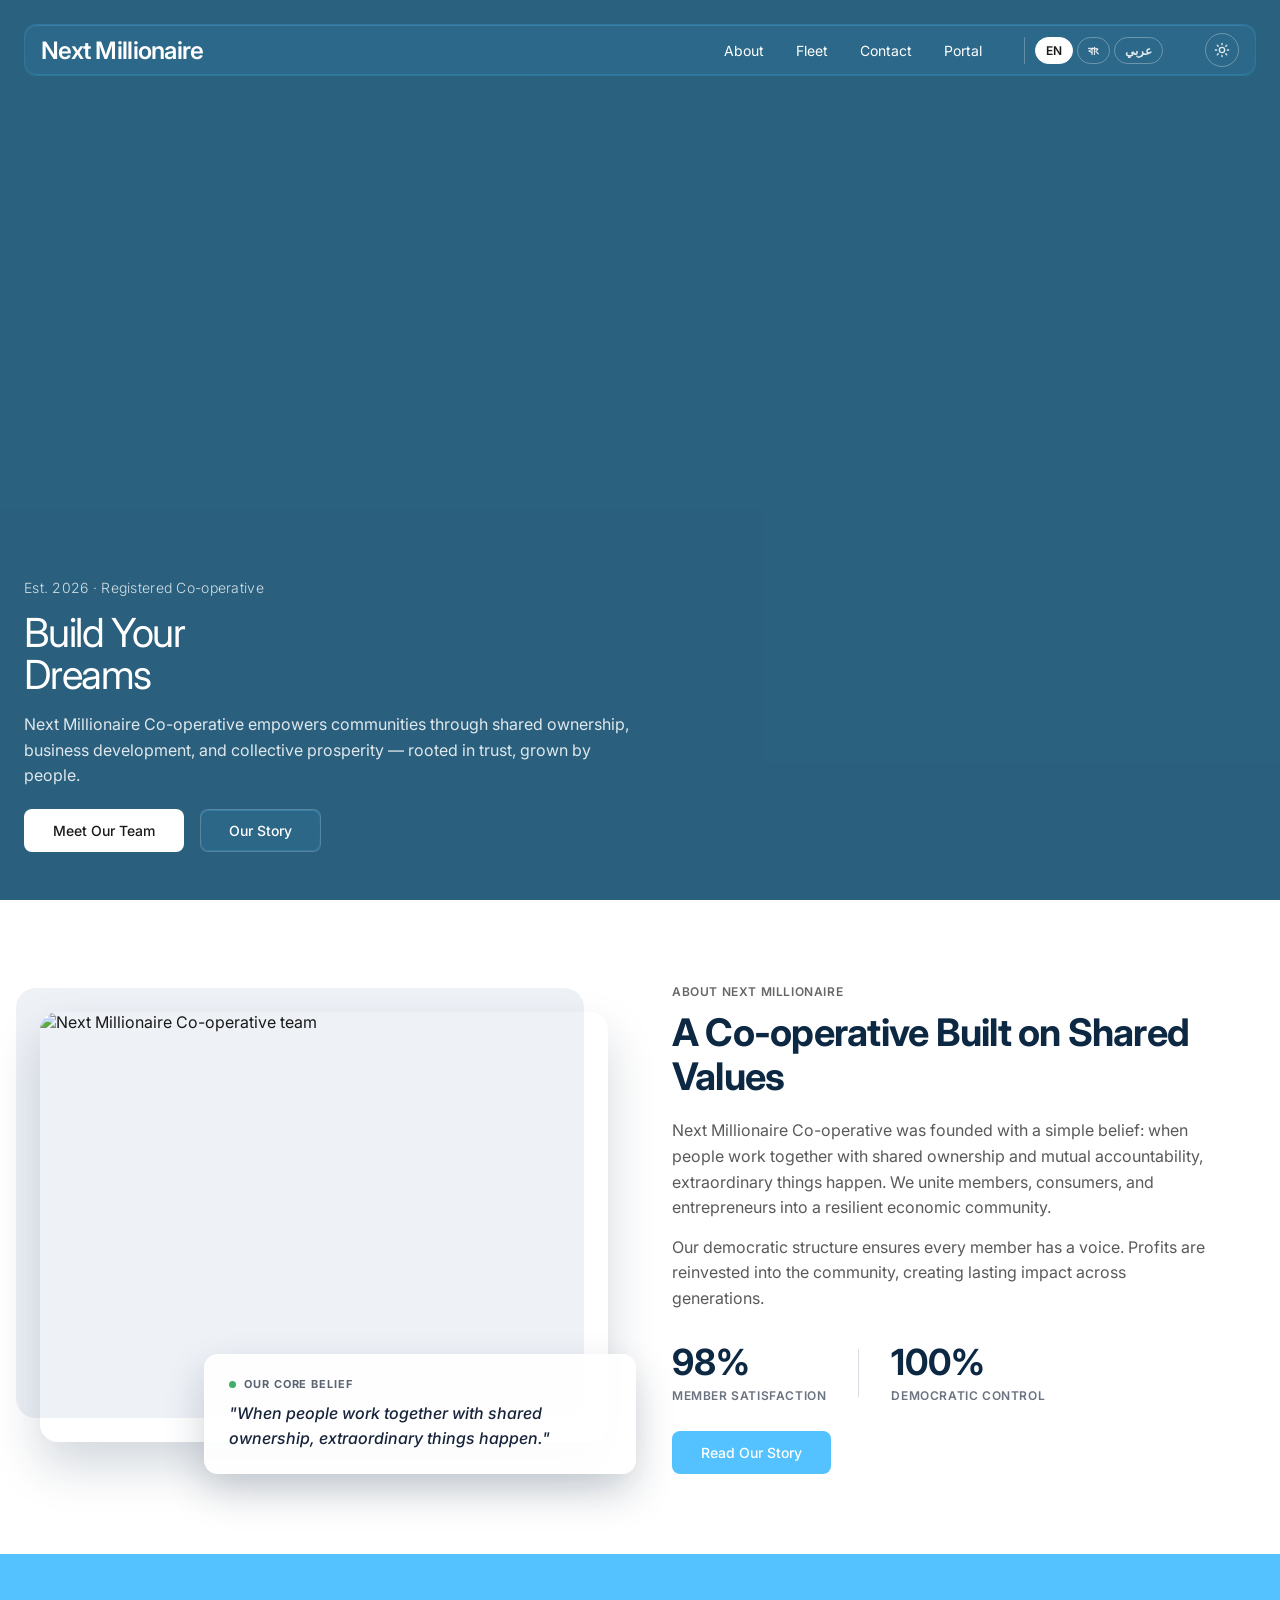
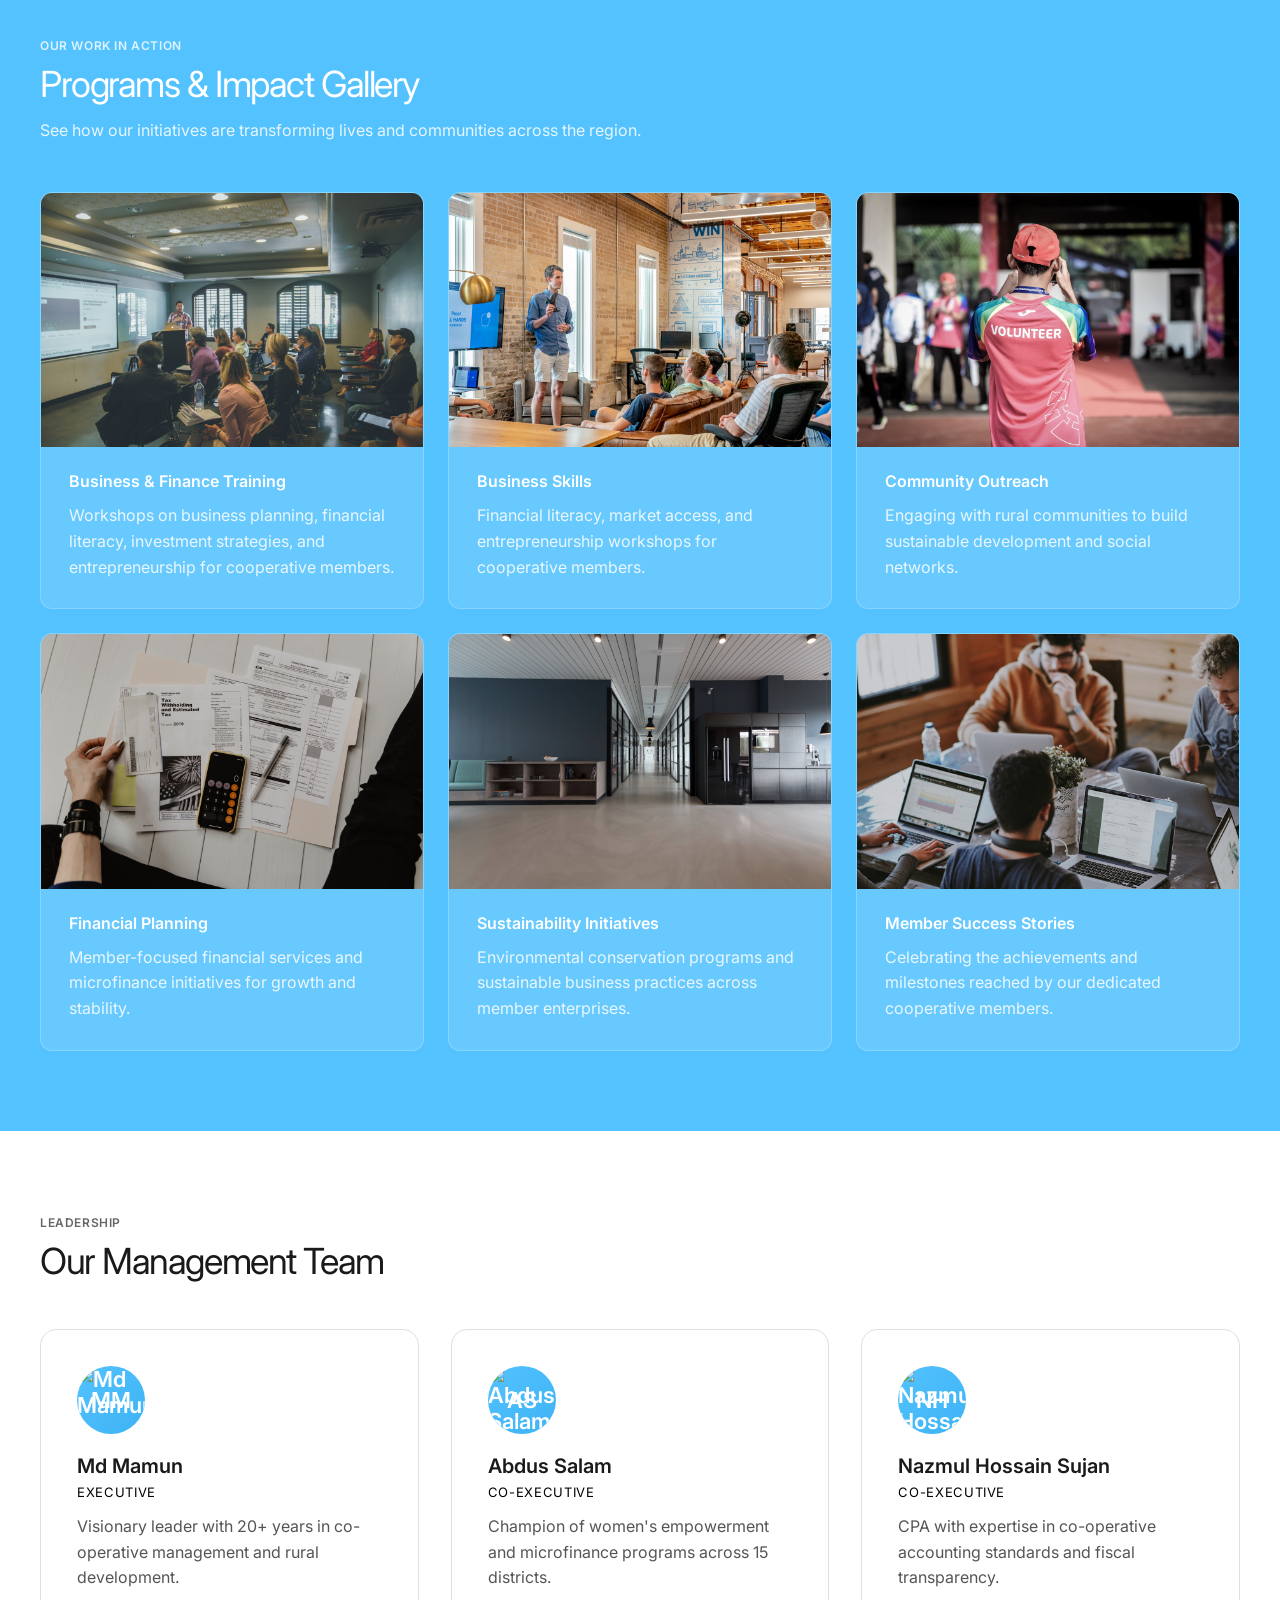
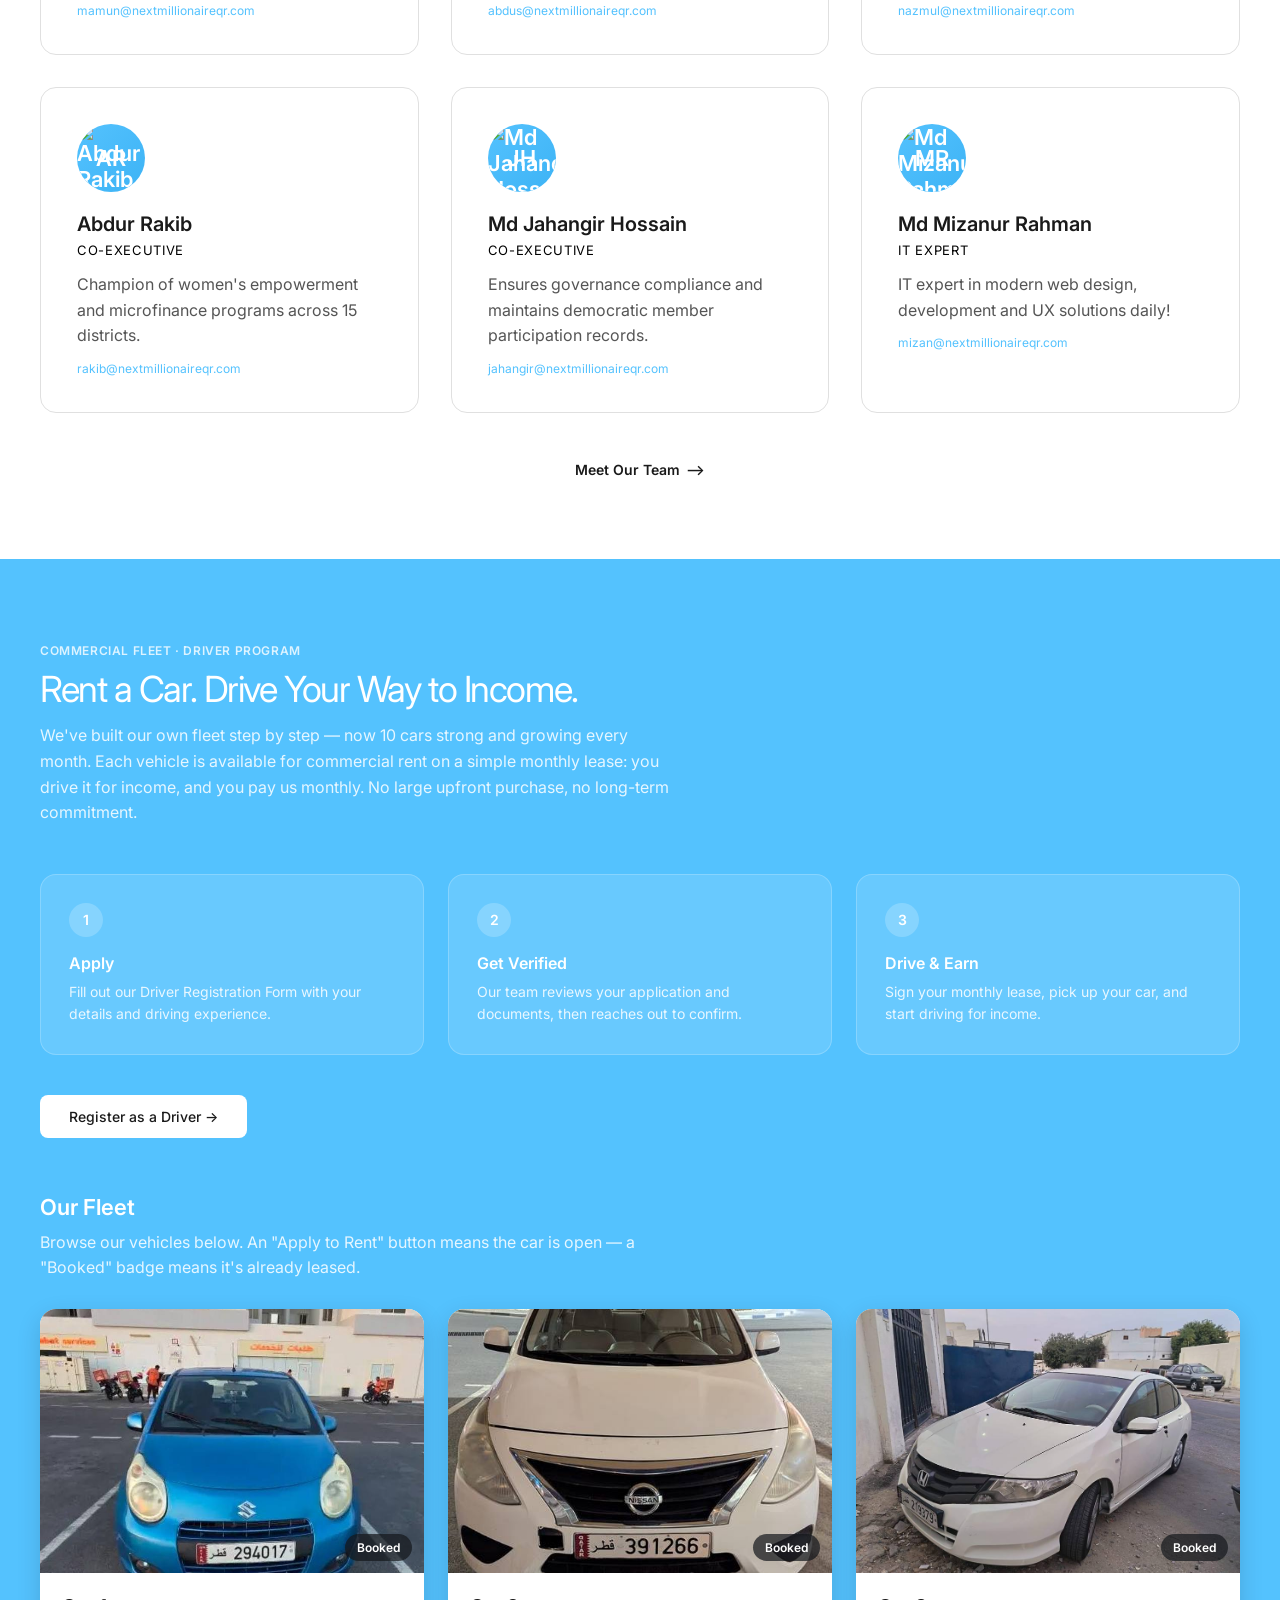
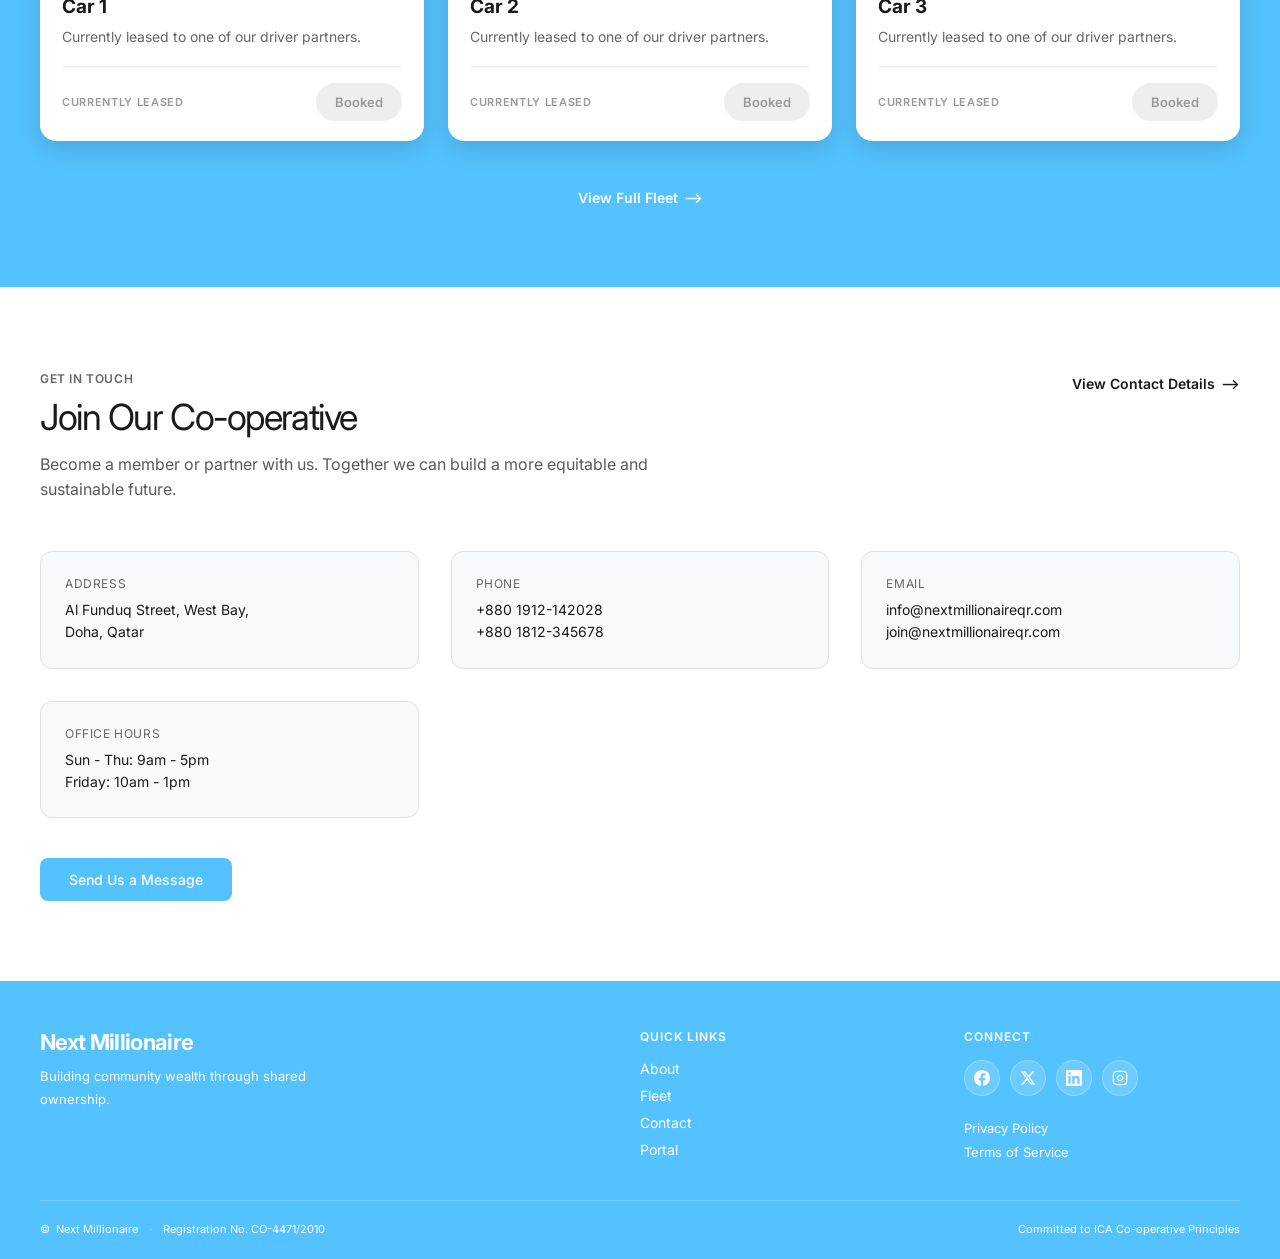
==== commit 31a399fd: "Fix hero heading: animate word-by-word to prevent space collapse" ====
--- a/index.html
+++ b/index.html
@@ -436,17 +436,17 @@
       const initialDelay = 200;
       heading.innerHTML = "";
 
-      // Latin script (English) can safely animate letter-by-letter since each
-      // character is an independent glyph. Bengali and Arabic use connected/
-      // shaped scripts (conjuncts, matras, ligatures) that must stay together
-      // in the same box to render correctly, so those animate word-by-word.
-      const isShapedScript = lang === "bn" || lang === "ar";
-
+      // Every language animates word-by-word. Latin (English) could safely
+      // animate letter-by-letter, but Bengali and Arabic use connected/shaped
+      // scripts (conjuncts, matras, ligatures) that must stay together in the
+      // same box to render correctly. Word-by-word keeps the behavior consistent
+      // across all three and avoids collapsing spaces between words (whitespace-
+      // only inline-block spans render at zero width).
       lines.forEach((line, lineIndex) => {
         const lineSpan = document.createElement("span");
         lineSpan.style.display = "block";
 
-        const units = isShapedScript ? line.split(" ") : [...line];
+        const units = line.split(" ");
 
         units.forEach((unit, unitIndex) => {
           const span = document.createElement("span");
@@ -457,7 +457,7 @@
           lineSpan.appendChild(span);
 
           // Re-insert a real space between words so text wraps/reads normally
-          if (isShapedScript && unitIndex < units.length - 1) {
+          if (unitIndex < units.length - 1) {
             lineSpan.appendChild(document.createTextNode(" "));
           }
         });
@@ -710,6 +710,8 @@
         "c.address": "ঠিকানা", "c.phone": "ফোন", "c.email": "ইমেইল", "c.hours": "অফিসের সময়",
         "c.hoursVal": "রবি - বৃহস্পতি: সকাল ৯টা - বিকাল ৫টা<br>শুক্রবার: সকাল ১০টা - দুপুর ১টা",
         "contact.btn": "আমাদের বার্তা পাঠান",
+        "footer.privacy": "গোপনীয়তা নীতি",
+        "footer.terms": "সেবার শর্তাবলী",
         "footer.ica": "আইসিএ সমবায় নীতিমালার প্রতি প্রতিশ্রুতিবদ্ধ",
         "footer.quickLinks": "দ্রুত লিঙ্ক",
         "footer.connect": "সংযোগ",
@@ -779,7 +781,7 @@
         "footer.terms": "شروط الخدمة",
         "footer.ica": "ملتزمون بمبادئ التحالف التعاوني الدولي (ICA)",
         "footer.quickLinks": "روابط سريعة",
-        "footer.tagline": "Building community wealth through shared ownership."
+        "footer.tagline": "بناء ثروة المجتمع من خلال الملكية المشتركة."
       }
     };
   </script>
